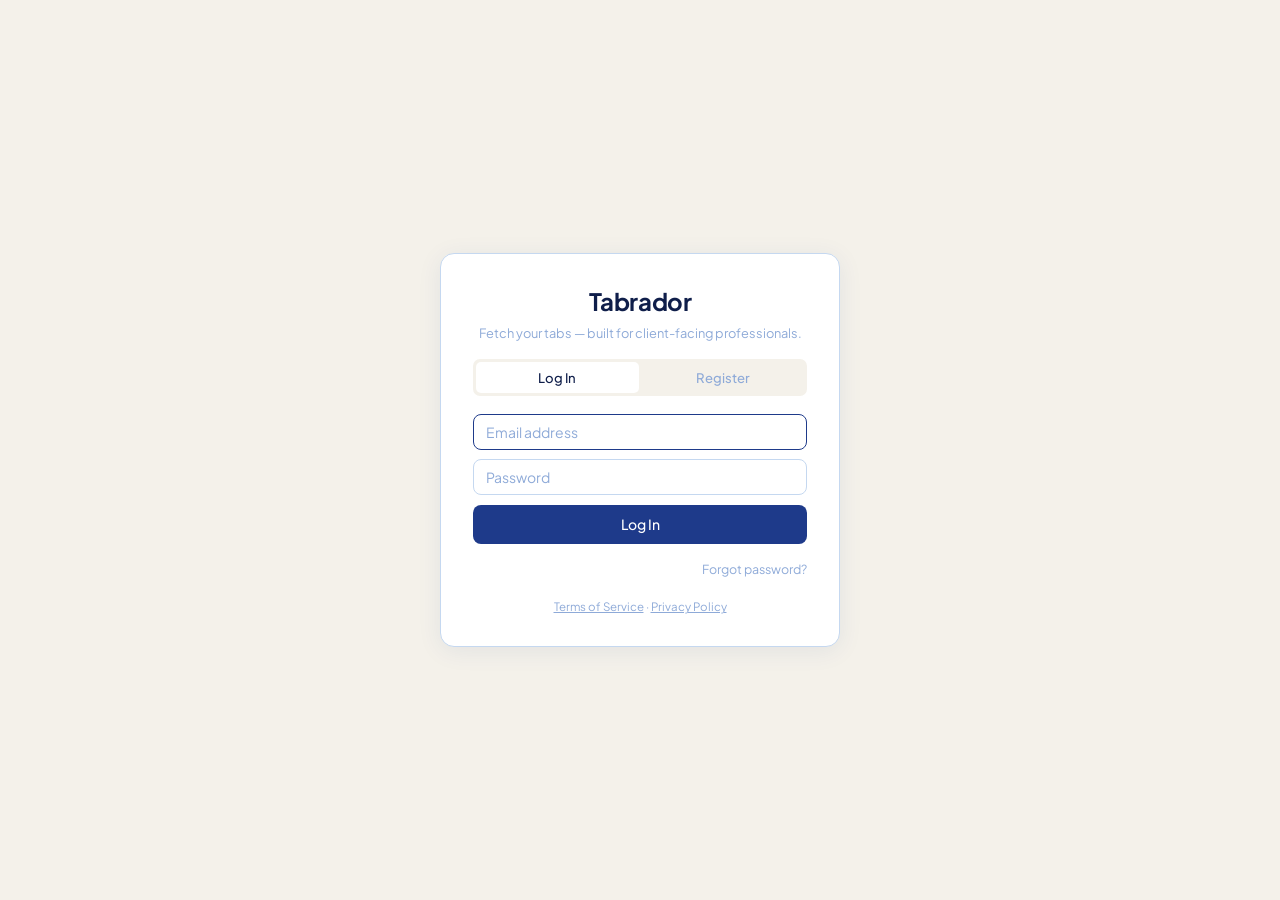
==== index.html @ 567f8424 "My Workspaces: cardless flat resting state, card-lifted active only Two scoped CSS rules targeting #" ====
<!DOCTYPE html>
<html lang="en" style="background:#1E3A8A">
<head>
  <meta charset="UTF-8">
  <meta name="viewport" content="width=device-width, initial-scale=1.0">
  <!-- BRANDING: app renamed from "Project Context Manager" to "Tabrador" -->
  <title>Tabrador — Fetch your tabs</title>
  <link rel="preconnect" href="https://fonts.googleapis.com">
  <link rel="preconnect" href="https://fonts.gstatic.com" crossorigin>
  <link href="https://fonts.googleapis.com/css2?family=Plus+Jakarta+Sans:wght@400;600;700&display=swap" rel="stylesheet">
  <style>
    /* Prevents white flash before boot-loader paints — matches navy brand colour */
    html { background: #1E3A8A; }

    *, *::before, *::after { box-sizing: border-box; margin: 0; padding: 0; }

    body {
      font-family: 'Plus Jakarta Sans', -apple-system, BlinkMacSystemFont, sans-serif;
      background: #F4F1EA;
      color: #0F1E4A;
      height: 100vh;
      overflow: hidden;
    }

    /* ── Auth overlay ── */
    .auth-overlay {
      position: fixed; inset: 0; background: #F4F1EA;
      display: flex; align-items: center; justify-content: center;
      z-index: 1000; padding: 1rem;
    }
    .auth-overlay.hidden { display: none; }

    .auth-card {
      background: #FFFFFF; border: 1px solid #C5D8F0; border-radius: 14px;
      padding: 2rem; width: 100%; max-width: 400px;
      display: flex; flex-direction: column; gap: 1.1rem;
      box-shadow: 0 4px 24px rgba(30,58,138,0.08);
    }
    .auth-card h1 { font-size: 1.5rem; font-weight: 700; color: #0F1E4A; letter-spacing: -0.02em; text-align: center; }
    .auth-card h1 span { color: #1E3A8A; }
    .auth-subtitle { font-size: 0.8rem; color: #8EAAD8; text-align: center; margin-top: -0.5rem; }

    .auth-tabs { display: flex; background: #F4F1EA; border-radius: 7px; padding: 3px; gap: 3px; }
    .auth-tab {
      flex: 1; background: transparent; border: none; color: #8EAAD8;
      padding: 0.45rem; border-radius: 5px; font-size: 0.82rem; font-weight: 500;
      cursor: pointer; transition: background 0.12s, color 0.12s; font-family: inherit;
    }
    .auth-tab.active { background: #FFFFFF; color: #0F1E4A; }
    .auth-tab:hover:not(.active) { color: #2D4FA0; }

    .auth-error {
      background: rgba(220, 38, 38, 0.08); border: 1px solid #fca5a5;
      border-radius: 8px; color: #dc2626; font-size: 0.8rem; padding: 0.6rem 0.75rem; line-height: 1.4;
    }
    .auth-error.hidden { display: none; }
    .auth-form { display: flex; flex-direction: column; gap: 0.6rem; }

    /* ── App layout ── */
    #app { display: flex; height: 100vh; }
    #app.hidden { display: none; }

    /* ── Sidebar ── */
    .sidebar {
      width: 240px; min-width: 240px; background: #1E3A8A;
      border-right: 1px solid #2D4FA0; display: flex; flex-direction: column;
      height: 100vh; overflow: hidden;
    }

    .sidebar-brand { padding: 1.1rem 1rem; border-bottom: 1px solid #2D4FA0; flex-shrink: 0; }
    .brand-name { font-size: 0.9rem; font-weight: 700; color: #FFFFFF; letter-spacing: -0.02em; }
    .brand-name span { color: #C5D8F0; }
    .brand-sub { font-size: 0.65rem; color: #8EAAD8; margin-top: 1px; letter-spacing: 0.02em; }

    .sidebar-scroll { flex: 1; overflow-y: auto; padding: 0.5rem 0; }
    .sidebar-scroll::-webkit-scrollbar { width: 3px; }
    .sidebar-scroll::-webkit-scrollbar-thumb { background: #2D4FA0; border-radius: 3px; }

    /* Nav sections */
    .nav-section { padding: 0.5rem 0 0.2rem; }
    .nav-section + .nav-section { border-top: 1px solid rgba(142, 170, 216, 0.2); }
    .nav-section-header {
      display: flex; align-items: center; justify-content: space-between;
      padding: 0.25rem 0.85rem 0.35rem;
      background: rgba(0, 0, 0, 0.1);
    }
    .nav-section-label {
      display: inline-flex; align-items: center;
      font-size: 0.625rem; font-weight: 700; color: #8EAAD8;
      letter-spacing: 0.14em; text-transform: uppercase;
      background: rgba(142, 170, 216, 0.1);
      border-left: 2px solid #8EAAD8;
      border-radius: 0 4px 4px 0;
      padding: 0.2rem 0.55rem 0.2rem 0.45rem;
    }
    .nav-add-btn {
      background: transparent; border: none; color: #8EAAD8;
      font-size: 1rem; line-height: 1; cursor: pointer; padding: 0 0.1rem;
      border-radius: 3px; transition: color 0.1s; font-family: inherit;
    }
    .nav-add-btn:hover { color: #C5D8F0; }

    /* Inline new-list form */
    .sidebar-new-list { padding: 0.2rem 8px 0.55rem; display: flex; flex-direction: column; gap: 0.35rem; }
    .sidebar-new-list input {
      background: #2D4FA0; border: 1px solid #8EAAD8; color: #FFFFFF;
      padding: 0.35rem 0.5rem; border-radius: 5px; font-size: 0.78rem;
      outline: none; font-family: inherit; width: 100%;
    }
    .sidebar-new-list input:focus { border-color: #C5D8F0; }
    .sidebar-new-list input::placeholder { color: #8EAAD8; }
    .sidebar-form-row { display: flex; gap: 0.35rem; }

    /* Nav list items — card-style, inset from sidebar edges */
    .nav-item {
      display: flex; align-items: center; gap: 0.4rem;
      padding: 0.55rem 0.65rem; cursor: pointer;
      margin: 2px 6px;
      border-radius: 8px;
      border-left: 2px solid transparent; transition: background 0.1s;
    }
    .nav-item:hover { background: rgba(45,79,160,0.85); }
    .nav-item--active {
      background: rgba(197,216,240,0.14);
      border-left-color: #C5D8F0;
    }
    .nav-item--working::before {
      content: ''; width: 7px; height: 7px; border-radius: 50%;
      background: #22C55E; flex-shrink: 0;
    }
    .nav-item-name {
      flex: 1; font-size: 0.875rem; font-weight: 600; color: #F4F1EA;
      overflow: hidden; text-overflow: ellipsis; white-space: nowrap;
    }
    .nav-item--active .nav-item-name { color: #FFFFFF; }
    .nav-item-count {
      font-size: 0.66rem; color: #8EAAD8; background: rgba(255,255,255,0.1);
      padding: 1px 5px; border-radius: 3px; flex-shrink: 0;
    }

    /* My Workspaces: flat/cardless resting state — no inset, no radius, no border */
    #sidebar-lists .nav-item { margin: 0; border-radius: 0; }
    /* Active item in My Workspaces keeps the lifted card treatment */
    #sidebar-lists .nav-item.nav-item--active { margin: 2px 6px; border-radius: 8px; }

    .nav-favicon-strip {
      width: 100%; display: flex; align-items: center; gap: 4px;
      padding-top: 4px; padding-bottom: 1px; flex-wrap: wrap;
    }
    .favicon-extra {
      font-size: 0.65rem; color: #8EAAD8; font-weight: 500; line-height: 1;
    }
    .detail-favicons {
      display: flex; align-items: center; gap: 6px; margin-bottom: 0.75rem;
      flex-wrap: wrap;
    }
    .detail-favicons:empty { display: none; }

    .nav-empty-hint { font-size: 0.74rem; color: #8EAAD8; padding: 0.2rem 0.85rem 0.4rem; font-style: italic; }
    .nav-coming-soon { font-size: 0.74rem; color: #8EAAD8; padding: 0.2rem 0.85rem 0.4rem; font-style: italic; }

    /* Sidebar footer */
    .sidebar-footer { border-top: 1px solid #2D4FA0; flex-shrink: 0; padding: 0.4rem 0 0.25rem; }

    .sidebar-footer-btn {
      display: flex; align-items: center; gap: 0.5rem;
      width: calc(100% - 12px);
      padding: 0.42rem 0.65rem;
      margin: 1px 6px;
      border-radius: 8px;
      background: transparent; border: none;
      border-left: 2px solid transparent; color: #8EAAD8; font-size: 0.8rem;
      cursor: pointer; text-align: left; font-family: inherit; transition: background 0.1s, color 0.1s;
    }
    .sidebar-footer-btn:hover { background: rgba(45,79,160,0.85); color: #C5D8F0; }
    .sidebar-footer-btn.snapshot { color: #C5D8F0; }
    .sidebar-footer-btn.snapshot:hover { color: #FFFFFF; background: rgba(45,79,160,0.85); }

    .sidebar-placeholder {
      display: flex; align-items: center; gap: 0.5rem;
      padding: 0.42rem 0.85rem; font-size: 0.8rem; color: #2D4FA0; cursor: not-allowed; opacity: 0.6;
    }

    .sidebar-user {
      display: flex; align-items: center; gap: 0.4rem;
      padding: 0.5rem 0.85rem 0.3rem; border-top: 1px solid rgba(45,79,160,0.6); margin-top: 0.2rem;
    }
    .user-email-label { flex: 1; font-size: 0.7rem; color: #8EAAD8; overflow: hidden; text-overflow: ellipsis; white-space: nowrap; }
    .btn-logout {
      background: transparent; border: none; color: #8EAAD8; font-size: 0.7rem;
      cursor: pointer; padding: 0.2rem 0.35rem; border-radius: 4px; font-family: inherit; transition: color 0.1s;
    }
    .btn-logout:hover { color: #F4F1EA; }

    /* ── Main content ── */
    .main-content { flex: 1; min-height: 0; display: flex; flex-direction: column; overflow: hidden; background: #F4F1EA; }

    /* Import banner */
    .import-banner {
      display: flex; align-items: center; gap: 1rem;
      background: #C5D8F0; border-bottom: 1px solid #8EAAD8;
      padding: 0.9rem 1.5rem; flex-wrap: wrap; flex-shrink: 0;
    }
    .import-banner.hidden { display: none; }
    .import-banner-text { flex: 1; min-width: 0; }
    .import-banner-text strong { color: #1E3A8A; font-size: 0.88rem; display: block; }
    .import-banner-text p { font-size: 0.76rem; color: #2D4FA0; margin-top: 0.2rem; }
    .import-banner-actions { display: flex; gap: 0.5rem; flex-shrink: 0; }

    /* Welcome state */
    .welcome-state { flex: 1; display: flex; align-items: center; justify-content: center; }
    .welcome-state.hidden { display: none; }
    .welcome-inner { text-align: center; }
    .welcome-icon { font-size: 2.5rem; margin-bottom: 1rem; opacity: 0.25; }
    .welcome-inner h2 { font-size: 1rem; color: #8EAAD8; font-weight: 500; margin-bottom: 0.35rem; }
    .welcome-inner p { font-size: 0.8rem; color: #C5D8F0; }

    /* List detail panel */
    .list-detail {
      flex: 1; min-height: 0; display: flex; flex-direction: column; overflow-x: hidden;
      padding: 2rem 2.5rem 1.5rem;
    }
    .list-detail.hidden { display: none; }

    .detail-header { flex-shrink: 0; margin-bottom: 1.25rem; }

    .detail-title-row { display: flex; align-items: center; gap: 0.35rem; margin-bottom: 0.9rem; }
    input.detail-name-input {
      flex: 1; font-size: 1.4rem; font-weight: 700; color: #0F1E4A;
      background: transparent; border: 2px solid transparent; border-radius: 8px;
      padding: 0.2rem 0.4rem; margin-left: -0.4rem; font-family: inherit;
      outline: none; transition: border-color 0.15s, background 0.15s; width: auto;
    }
    input.detail-name-input:focus { border-color: #1E3A8A; background: #FFFFFF; }
    .detail-title-row:focus-within .detail-edit-btn { opacity: 0; pointer-events: none; }
    .detail-edit-btn {
      background: transparent; border: none; cursor: pointer; color: #C5D8F0;
      padding: 0.25rem 0.3rem; border-radius: 4px; display: flex; align-items: center;
      flex-shrink: 0; transition: color 0.15s, background 0.15s;
    }
    .detail-edit-btn:hover { color: #8EAAD8; background: rgba(197, 216, 240, 0.3); }

    .detail-url-count {
      font-size: 0.72rem; font-weight: 500; color: #2D4FA0;
      background: rgba(197,216,240,0.5); border: 1px solid #C5D8F0;
      padding: 0.15rem 0.65rem; border-radius: 20px; white-space: nowrap; flex-shrink: 0;
    }
    .detail-active-badge {
      display: inline-flex; align-items: center; gap: 4px;
      font-size: 0.7rem; font-weight: 600; color: #15803d;
      background: rgba(34,197,94,0.1); border: 1px solid rgba(34,197,94,0.25);
      padding: 0.15rem 0.55rem 0.15rem 0.4rem; border-radius: 20px; flex-shrink: 0;
    }
    .detail-active-badge::before {
      content: ''; display: inline-block; border-radius: 50%;
      width: 6px; height: 6px; background: #22C55E; flex-shrink: 0;
    }
    .detail-active-badge.hidden { display: none; }

    .detail-action-bar { display: flex; gap: 0.5rem; flex-wrap: wrap; }

    /* URL list */
    .detail-url-list {
      flex: 1; min-height: 0; overflow-y: auto; list-style: none;
      display: flex; flex-direction: column; gap: 0.4rem;
      padding-right: 4px; margin-bottom: 1rem;
    }
    .detail-url-list::-webkit-scrollbar { width: 4px; }
    .detail-url-list::-webkit-scrollbar-thumb { background: #C5D8F0; border-radius: 4px; }

    /* .detail-url-item is defined in the additions block below */

    .detail-url-link {
      flex: 1; color: #1E3A8A; text-decoration: none; font-size: 0.8rem;
      font-family: 'Courier New', monospace;
      overflow: hidden; text-overflow: ellipsis; white-space: nowrap; min-width: 0;
    }
    .detail-url-link:hover { text-decoration: underline; color: #2D4FA0; }

    .detail-remove-url {
      background: transparent; border: none; color: #C5D8F0;
      font-size: 1.1rem; padding: 0; line-height: 1; cursor: pointer;
      flex-shrink: 0; transition: color 0.1s; font-family: inherit;
    }
    .detail-remove-url:hover { color: #dc2626; }

    .detail-empty { color: #8EAAD8; font-size: 0.83rem; font-style: italic; padding: 1.5rem 0; }

    /* Add URL row */
    .detail-add-row { display: flex; gap: 0.5rem; flex-shrink: 0; }
    .detail-add-row input { flex: 1; }
    .detail-add-error {
      font-size: 0.75rem; color: #dc2626; flex-shrink: 0;
      padding: 0.2rem 0; margin-top: -0.1rem;
    }
    .detail-add-error.hidden { display: none; }

    /* ── Inputs (global) ── */
    input[type="text"],
    input[type="email"],
    input[type="password"] {
      background: #FFFFFF; border: 1px solid #C5D8F0; color: #0F1E4A;
      padding: 0.5rem 0.75rem; border-radius: 8px; font-size: 0.875rem;
      outline: none; transition: border-color 0.15s; font-family: inherit; width: 100%;
    }
    input[type="text"]:focus,
    input[type="email"]:focus,
    input[type="password"]:focus { border-color: #1E3A8A; }
    input::placeholder { color: #8EAAD8; }

    /* ── Buttons (global) ── */
    button {
      cursor: pointer; border: none; border-radius: 8px; font-size: 0.875rem;
      font-weight: 500; padding: 0.5rem 1rem; transition: background 0.15s, color 0.15s;
      font-family: inherit;
    }
    button:disabled { opacity: 0.55; cursor: default; }

    .btn-primary { background: #1E3A8A; color: white; }
    .btn-primary:hover:not(:disabled) { background: #2D4FA0; }

    .btn-secondary { background: #C5D8F0; color: #0F1E4A; border: 1px solid #8EAAD8; }
    .btn-secondary:hover:not(:disabled) { background: #8EAAD8; color: #0F1E4A; }

    .btn-open      { background: #059669; color: white; padding: 0.4rem 0.85rem; font-size: 0.8rem; }
    .btn-open:hover { background: #047857; }

    .btn-close     { background: transparent; color: #dc2626; border: 1px solid #dc2626; padding: 0.4rem 0.85rem; font-size: 0.8rem; }
    .btn-close:hover { background: #dc2626; color: white; }

    .btn-share     { background: #F4F1EA; color: #1E3A8A; border: 1px solid #C5D8F0; padding: 0.4rem 0.85rem; font-size: 0.8rem; }
    .btn-share:hover:not(:disabled) { background: #E8EEF8; border-color: #8EAAD8; }
    .btn-share:disabled { opacity: 0.6; cursor: default; }

    .btn-danger-outline { background: transparent; color: #8EAAD8; border: 1px solid transparent; padding: 0.4rem 0.75rem; font-size: 0.8rem; }
    .btn-danger-outline:hover { color: #dc2626; border-color: #dc2626; }

    /* Detail-view overflow menu */
    .detail-overflow-wrap { position: relative; }
    .detail-overflow-menu {
      position: absolute; top: calc(100% + 4px); right: 0;
      background: #FFFFFF; border: 1px solid #C5D8F0; border-radius: 8px;
      box-shadow: 0 4px 16px rgba(30,58,138,0.12); min-width: 190px;
      z-index: 100; overflow: hidden;
    }
    .detail-overflow-menu.hidden { display: none; }
    .overflow-menu-item {
      display: block; width: 100%; text-align: left;
      background: none; border: none; cursor: pointer;
      padding: 0.55rem 1rem; font-size: 0.82rem;
      font-family: inherit; color: #0F1E4A; transition: background 0.1s;
    }
    .overflow-menu-item:hover { background: #F4F1EA; }
    .overflow-menu-item--danger { color: #dc2626; }
    .overflow-menu-item--danger:hover { background: #FEF2F2; }

    /* Archived badge in detail header */
    .detail-archived-badge {
      display: inline-flex; align-items: center; gap: 4px;
      font-size: 0.7rem; font-weight: 600; color: #6080a8;
      background: rgba(142,170,216,0.12); border: 1px solid rgba(142,170,216,0.35);
      padding: 0.15rem 0.55rem 0.15rem 0.4rem; border-radius: 20px; flex-shrink: 0;
    }
    .detail-archived-badge::before {
      content: ''; display: inline-block; border-radius: 2px;
      width: 6px; height: 6px; background: #8EAAD8; flex-shrink: 0;
    }
    .detail-archived-badge.hidden { display: none; }

    .btn-star        { background: #F4F1EA; color: #1E3A8A; border: 1px solid #C5D8F0; padding: 0.4rem 0.75rem; font-size: 0.8rem; }
    .btn-star:hover  { background: #E8EEF8; border-color: #8EAAD8; }
    .btn-star.starred { color: #f59e0b; border-color: #f59e0b; background: rgba(245,158,11,0.06); }

    .nav-item-star { font-size: 0.7rem; flex-shrink: 0; color: #f59e0b; }

    .btn-import  { background: #1E3A8A; color: white; padding: 0.4rem 0.85rem; font-size: 0.8rem; }
    .btn-import:hover { background: #2D4FA0; }

    .btn-dismiss { background: transparent; color: #2D4FA0; border: 1px solid #8EAAD8; padding: 0.4rem 0.7rem; font-size: 0.8rem; }
    .btn-dismiss:hover { background: #C5D8F0; color: #0F1E4A; }

    .btn-sm-primary   { background: #1E3A8A; color: white; font-size: 0.74rem; padding: 0.28rem 0.55rem; }
    .btn-sm-primary:hover { background: #2D4FA0; }
    .btn-sm-secondary { background: transparent; color: #8EAAD8; font-size: 0.74rem; padding: 0.28rem 0.5rem; }
    .btn-sm-secondary:hover { color: #C5D8F0; }

    /* ── Modal ── */
    .modal-overlay {
      position: fixed; inset: 0; background: rgba(30,58,138,0.25);
      display: flex; align-items: center; justify-content: center; z-index: 200;
    }
    .modal-overlay.hidden { display: none; }
    .modal {
      background: #FFFFFF; border: 1px solid #C5D8F0; border-radius: 12px;
      padding: 1.5rem; width: 520px; max-width: 95vw;
      display: flex; flex-direction: column; gap: 0.9rem;
      box-shadow: 0 8px 32px rgba(30,58,138,0.12);
    }
    .modal h2 { font-size: 1rem; color: #0F1E4A; }
    .modal p  { font-size: 0.8rem; color: #2D4FA0; line-height: 1.6; }
    .modal .tip { background: #F4F1EA; border-left: 3px solid #1E3A8A; padding: 0.6rem 0.75rem; border-radius: 0 8px 8px 0; }
    .modal textarea {
      background: #F4F1EA; border: 1px solid #C5D8F0; border-radius: 8px;
      color: #0F1E4A; font-family: 'Courier New', monospace; font-size: 0.78rem;
      padding: 0.75rem; resize: vertical; height: 190px; outline: none; width: 100%;
    }
    .modal textarea:focus { border-color: #1E3A8A; }
    .modal textarea::placeholder { color: #8EAAD8; }
    .modal-actions { display: flex; gap: 0.5rem; justify-content: flex-end; }

    .modal--transfer { width: 360px; }
    .modal--confirm  { width: 380px; }
    .modal-field { display: flex; flex-direction: column; gap: 0.4rem; margin: 1rem 0 1.25rem; }
    .modal-field label { font-size: 0.8rem; color: #8EAAD8; font-weight: 500; }
    .modal-select {
      background: #F4F1EA; border: 1px solid #C5D8F0; border-radius: 8px;
      color: #0F1E4A; font-size: 0.83rem; padding: 0.5rem 0.6rem;
      outline: none; font-family: inherit; cursor: pointer; width: 100%;
    }
    .modal-select:focus { border-color: #1E3A8A; }

    .url-action-btn.url-move:hover { color: #2D4FA0; background: #EEF4FB; }
    .url-action-btn.url-copy:hover { color: #2D4FA0; background: #EEF4FB; }

    /* ── Error toast ── */
    .error-toast {
      position: fixed; bottom: 1.5rem; left: 50%; transform: translateX(-50%);
      background: #dc2626; color: white; padding: 0.6rem 1.25rem;
      border-radius: 8px; font-size: 0.85rem; z-index: 999;
      max-width: 90vw; text-align: center; animation: fadeup 0.2s ease;
    }
    @keyframes fadeup {
      from { opacity: 0; transform: translateX(-50%) translateY(8px); }
      to   { opacity: 1; transform: translateX(-50%) translateY(0); }
    }

    .hidden { display: none !important; }

    /* ── Forgot / reset password ── */
    .auth-forgot-row {
      text-align: right; margin-top: -0.3rem;
    }
    .auth-forgot-row a {
      font-size: 0.78rem; color: #8EAAD8; text-decoration: none; cursor: pointer;
    }
    .auth-forgot-row a:hover { color: #1E3A8A; text-decoration: underline; }

    .auth-back-row { text-align: center; }
    .auth-back-link {
      font-size: 0.78rem; color: #8EAAD8; cursor: pointer; background: none;
      border: none; padding: 0; font-family: inherit;
    }
    .auth-back-link:hover { color: #1E3A8A; text-decoration: underline; }

    .forgot-section { display: flex; flex-direction: column; gap: 0.7rem; }

    .forgot-token-box {
      background: #F4F1EA; border: 1px solid #C5D8F0; border-radius: 8px;
      padding: 1rem; display: flex; flex-direction: column; gap: 0.6rem;
    }
    .forgot-token-box p { font-size: 0.8rem; color: #2D4FA0; line-height: 1.5; }
    .forgot-token-value {
      font-family: 'Courier New', monospace; font-size: 0.78rem; color: #0F1E4A;
      background: #FFFFFF; border: 1px solid #C5D8F0; border-radius: 4px;
      padding: 0.45rem 0.65rem; word-break: break-all; user-select: all;
    }
    .forgot-token-actions { display: flex; gap: 0.5rem; justify-content: flex-end; }

    /* ── URL table columns ── */
    .detail-url-table-header {
      display: grid;
      grid-template-columns: 1fr 155px 115px 120px;
      align-items: center;
      padding: 0.2rem 0.85rem 0.35rem;
      font-size: 0.63rem; font-weight: 600; color: #8EAAD8;
      letter-spacing: 0.08em; text-transform: uppercase;
      border-bottom: 1px solid #C5D8F0;
      margin-bottom: 0.35rem; flex-shrink: 0;
    }
    .detail-url-table-header span:last-child { text-align: right; }

    .detail-url-item {
      display: flex; flex-direction: column; flex-shrink: 0;
      background: #FFFFFF; border: 1px solid #C5D8F0;
      border-radius: 8px; transition: border-color 0.1s; overflow: hidden;
    }
    .detail-url-item:hover { border-color: #8EAAD8; }

    .url-row {
      display: grid;
      grid-template-columns: 1fr 155px 115px 120px;
      align-items: center;
      padding: 0.5rem 0.85rem;
    }

    .url-col-title  { min-width: 0; }
    .url-col-addedby {
      font-size: 0.72rem; color: #8EAAD8;
      overflow: hidden; text-overflow: ellipsis; white-space: nowrap;
      padding: 0 0.5rem;
    }
    .url-col-lastopened {
      font-size: 0.72rem; color: #8EAAD8; white-space: nowrap; padding-right: 0.5rem;
    }
    .url-col-actions {
      display: flex; gap: 0.15rem; justify-content: flex-end; align-items: center;
    }

    .url-action-btn {
      background: transparent; border: none; cursor: pointer;
      font-size: 0.95rem; line-height: 1; padding: 0.22rem 0.3rem;
      border-radius: 4px; color: #C5D8F0;
      transition: color 0.1s, background 0.1s; font-family: inherit;
    }
    .url-action-btn:hover              { color: #1E3A8A; background: #EEF4FB; }
    .url-action-btn.url-star:hover     { color: #f59e0b; background: #fef3c7; }
    .url-action-btn.url-star.starred   { color: #f59e0b; }
    .url-action-btn.url-remove:hover   { color: #dc2626; background: #fee2e2; }

    .url-notes-row {
      padding: 0 0.85rem 0.45rem; border-top: 1px solid #F4F1EA;
    }
    .url-notes-input {
      width: 100%; font-size: 0.74rem; color: #0F1E4A; background: transparent;
      border: 1px solid transparent; border-radius: 4px;
      padding: 0.15rem 0.3rem; outline: none; font-family: inherit;
    }
    .url-notes-input:hover  { border-color: #C5D8F0; }
    .url-notes-input:focus  { border-color: #1E3A8A; background: #F4F1EA; }
    .url-notes-input::placeholder { color: #C5D8F0; font-style: italic; }

    /* ── Onboarding ── */
    /* ONBOARDING: styles for first-signup role question */
    .onboarding-options { display: flex; flex-direction: column; gap: 0.5rem; }
    .onboarding-option {
      background: #F4F1EA; border: 1.5px solid #C5D8F0; border-radius: 8px;
      color: #0F1E4A; font-size: 0.875rem; font-weight: 500;
      padding: 0.75rem 1rem; text-align: left; cursor: pointer;
      transition: border-color 0.12s, background 0.12s, color 0.12s; font-family: inherit;
    }
    .onboarding-option:hover { border-color: #1E3A8A; background: #EEF4FB; color: #1E3A8A; }

    /* ── Template picker ── */
    /* TEMPLATE: styles for workspace template grid */
    .template-grid { display: grid; grid-template-columns: 1fr 1fr; gap: 0.75rem; }
    .template-card {
      background: #F4F1EA; border: 1.5px solid #C5D8F0; border-radius: 10px;
      padding: 1rem; text-align: left; cursor: pointer;
      display: flex; flex-direction: column; gap: 0.3rem;
      transition: border-color 0.12s, background 0.12s; font-family: inherit;
    }
    .template-card:hover { border-color: #1E3A8A; background: #EEF4FB; }
    .template-icon { font-size: 1.4rem; line-height: 1; }
    .template-card strong { font-size: 0.82rem; color: #0F1E4A; display: block; }
    .template-card span:last-child { font-size: 0.71rem; color: #8EAAD8; }

    /* ── Sidebar template button ── */
    /* TEMPLATE: "Start from template" link in new-workspace form */
    .sidebar-template-btn {
      background: transparent; border: none; color: #8EAAD8; font-size: 0.72rem;
      cursor: pointer; padding: 0.1rem 0; text-align: left; font-family: inherit;
      text-decoration: underline; display: block; width: 100%;
    }
    .sidebar-template-btn:hover { color: #C5D8F0; }

    /* ── Large workspace warning ── */
    .large-workspace-warning {
      display: flex; align-items: center; gap: 0.75rem;
      background: #EEF4FB; border: 1px solid #C5D8F0; border-radius: 8px;
      padding: 0.5rem 0.85rem; font-size: 0.78rem; color: #2D4FA0;
      margin-bottom: 0.75rem; flex-shrink: 0; line-height: 1.4;
    }
    .large-workspace-warning span { flex: 1; }
    .large-workspace-warning-dismiss {
      background: transparent; border: none; color: #8EAAD8;
      font-size: 1rem; line-height: 1; padding: 0.1rem; cursor: pointer;
      flex-shrink: 0; font-family: inherit;
    }
    .large-workspace-warning-dismiss:hover { color: #1E3A8A; }

    /* ── Dashboard ── */
    .dashboard {
      flex: 1; min-height: 0; overflow-y: auto; overflow-x: hidden;
      padding: 2rem 2.5rem;
    }
    .dashboard.hidden { display: none; }

    .dash-hero {
      background: linear-gradient(135deg, #1E3A8A 0%, #2D4FA0 100%);
      border-radius: 14px; padding: 2.5rem 2rem; margin-bottom: 2rem;
      text-align: center;
    }
    .dash-hero-inner {
      display: flex; align-items: center; justify-content: center;
    }
    .dash-hero-primary  { padding: 0 2rem; }
    .dash-hero-secondary { padding: 0 2rem; min-width: 130px; }
    .dash-hero-divider {
      width: 1px; height: 56px; background: rgba(197,216,240,0.25); flex-shrink: 0;
    }
    .dash-hero-stat {
      font-size: 2.75rem; font-weight: 800; color: #FFFFFF;
      letter-spacing: -0.03em; line-height: 1;
    }
    .dash-hero-stat--sm { font-size: 1.6rem; }
    .dash-hero-label {
      font-size: 0.72rem; color: #C5D8F0; margin-top: 0.55rem; font-weight: 600;
      text-transform: uppercase; letter-spacing: 0.06em;
      display: flex; align-items: center; justify-content: center; gap: 0.3rem;
    }
    .dash-info-wrap { position: relative; display: inline-flex; align-items: center; }
    .dash-info-icon { color: #8EAAD8; cursor: default; font-size: 0.95em; line-height: 1; }
    .dash-info-tooltip {
      display: none; position: absolute; bottom: calc(100% + 6px); left: 50%;
      transform: translateX(-50%);
      background: rgba(15,30,74,0.96); color: #C5D8F0;
      font-size: 0.695rem; font-weight: 400; letter-spacing: 0; text-transform: none;
      white-space: nowrap; padding: 0.4rem 0.7rem; border-radius: 6px;
      pointer-events: none; z-index: 20;
    }
    .dash-info-wrap:hover .dash-info-tooltip { display: block; }

    .dash-section-label {
      font-size: 0.63rem; font-weight: 600; color: #8EAAD8;
      letter-spacing: 0.08em; text-transform: uppercase; margin-bottom: 0.65rem;
    }
    .dash-recent-grid {
      display: grid; grid-template-columns: repeat(auto-fill, minmax(175px, 1fr));
      gap: 0.65rem; margin-bottom: 2rem;
    }
    .dash-recent-card {
      background: #FFFFFF; border: 1px solid #C5D8F0; border-radius: 10px;
      padding: 1rem; cursor: pointer;
      transition: border-color 0.12s, box-shadow 0.12s;
    }
    .dash-recent-card:hover {
      border-color: #1E3A8A; box-shadow: 0 2px 8px rgba(30,58,138,0.08);
    }
    .dash-recent-name {
      display: flex; align-items: center; gap: 0.35rem;
      margin-bottom: 0.3rem; overflow: hidden;
    }
    .dash-recent-name-text {
      flex: 1; min-width: 0; font-size: 0.83rem; font-weight: 600; color: #0F1E4A;
      overflow: hidden; text-overflow: ellipsis; white-space: nowrap;
    }
    .dash-recent-team-badge {
      font-size: 0.58rem; font-weight: 700; color: #1E3A8A;
      background: rgba(197,216,240,0.5); border: 1px solid #C5D8F0;
      border-radius: 20px; padding: 0.1rem 0.4rem; flex-shrink: 0;
      letter-spacing: 0.04em; text-transform: uppercase;
    }
    .dash-recent-meta { font-size: 0.71rem; color: #8EAAD8; }
    .dash-empty-hint {
      font-size: 0.8rem; color: #8EAAD8; font-style: italic;
      padding: 0.5rem 0; margin-bottom: 2rem;
    }

    /* ── Trial / billing banner ── */
    .trial-banner {
      background: #1E3A8A; color: #F4F1EA;
      padding: 0.7rem 1.5rem;
      display: flex; align-items: center; gap: 1rem; flex-shrink: 0;
      font-size: 0.82rem; line-height: 1.45; flex-wrap: wrap;
    }
    .trial-banner.hidden { display: none; }
    .trial-banner-text { flex: 1; min-width: 0; }
    .trial-banner-text strong { color: #C5D8F0; }
    .trial-upgrade-btn {
      background: #F4F1EA; color: #1E3A8A; border: none; border-radius: 8px;
      padding: 0.35rem 0.9rem; font-size: 0.8rem; font-weight: 600;
      cursor: pointer; font-family: inherit; flex-shrink: 0; white-space: nowrap;
      transition: background 0.12s;
    }
    .trial-upgrade-btn:hover:not(:disabled) { background: #C5D8F0; }
    .trial-upgrade-btn:disabled { opacity: 0.7; cursor: default; }

    /* ── Limit banner (free-tier at-limit nudge on dashboard) ── */
    .limit-banner {
      background: rgba(30,58,138,0.07); border: 1px solid rgba(142,170,216,0.4);
      border-radius: 8px; margin-bottom: 1.5rem;
      padding: 0.65rem 1rem;
      display: flex; align-items: center; gap: 0.75rem;
      font-size: 0.82rem; line-height: 1.45; flex-wrap: wrap;
      color: #1E3A8A;
    }
    .limit-banner.hidden { display: none; }
    .limit-banner-text { flex: 1; min-width: 0; }
    .limit-banner-text strong { color: #0F1E4A; }
    .limit-banner-upgrade-btn {
      background: #1E3A8A; color: #F4F1EA; border: none; border-radius: 8px;
      padding: 0.35rem 0.9rem; font-size: 0.8rem; font-weight: 600;
      cursor: pointer; font-family: inherit; flex-shrink: 0; white-space: nowrap;
      transition: background 0.12s;
    }
    .limit-banner-upgrade-btn:hover:not(:disabled) { background: #0F1E4A; }
    .limit-banner-upgrade-btn:disabled { opacity: 0.7; cursor: default; }

    /* ── Empty states ── */
    .empty-state-block {
      display: flex; flex-direction: column; align-items: center;
      justify-content: center; text-align: center;
      padding: 3.5rem 2rem; max-width: 480px; margin: 0 auto;
    }
    .empty-state-block.hidden { display: none !important; }

    /* ── Onboarding panel (first-time users) ── */
    .onboarding-panel { max-width: 680px; margin: 0 auto; padding: 2.25rem 0 1.5rem; }
    .onboarding-panel.hidden { display: none !important; }
    .onboarding-header { text-align: center; margin-bottom: 1.85rem; }
    .onboarding-title { font-size: 1.45rem; font-weight: 700; color: #0F1E4A; margin-bottom: 0.4rem; }
    .onboarding-sub { font-size: 0.84rem; color: #8EAAD8; line-height: 1.55; }
    .onboarding-steps {
      display: grid; grid-template-columns: repeat(3, 1fr); gap: 1.25rem;
      margin-bottom: 1.5rem;
    }
    .onboarding-step {
      background: #FFFFFF; border: 1px solid #C5D8F0; border-radius: 12px;
      padding: 1.25rem 1rem 1rem; display: flex; flex-direction: column;
    }
    .onboarding-step-num {
      width: 26px; height: 26px; border-radius: 50%;
      background: #1E3A8A; color: #FFFFFF;
      font-size: 0.74rem; font-weight: 700;
      display: flex; align-items: center; justify-content: center;
      flex-shrink: 0; margin-bottom: 0.7rem;
    }
    .onboarding-step-title { font-size: 0.86rem; font-weight: 700; color: #0F1E4A; margin-bottom: 0.35rem; }
    .onboarding-step-desc { font-size: 0.76rem; color: #2D4FA0; line-height: 1.6; flex: 1; }
    .onboarding-step-visual { margin: 0.9rem 0 0.75rem; display: flex; justify-content: center; }
    .onboarding-ext-btn {
      display: inline-flex; align-items: center; gap: 0.35rem;
      background: #1E3A8A; color: #FFFFFF; border: none; border-radius: 6px;
      cursor: pointer; padding: 0.45rem 0.9rem;
      font-size: 0.75rem; font-weight: 600; text-decoration: none;
      font-family: inherit; transition: background 0.15s; align-self: flex-start;
    }
    .onboarding-ext-btn:hover { background: #2D4FA0; }
    .onboarding-manual { text-align: center; margin-top: 0.25rem; }
    .onboarding-manual-link {
      background: none; border: none; cursor: pointer; font-family: inherit;
      font-size: 0.8rem; color: #8EAAD8; text-decoration: underline; padding: 0;
    }
    .onboarding-manual-link:hover { color: #2D4FA0; }
    .empty-state-icon { margin-bottom: 1.25rem; }
    .empty-state-title {
      font-size: 1.2rem; font-weight: 700; color: #0F1E4A; margin-bottom: 0.4rem;
    }
    .empty-state-sub {
      font-size: 0.88rem; color: #2D4FA0; font-weight: 500; margin-bottom: 0.5rem;
    }
    .empty-state-desc {
      font-size: 0.82rem; color: #8EAAD8; line-height: 1.65; margin-bottom: 1.75rem;
    }
    .detail-empty-state {
      list-style: none; display: flex; flex-direction: column;
      align-items: center; text-align: center;
      padding: 3rem 1.5rem; gap: 0.5rem;
    }
    .detail-empty-state p { font-size: 0.83rem; color: #8EAAD8; line-height: 1.5; }
    .detail-empty-state strong { color: #2D4FA0; font-size: 0.9rem; }

    .dash-metrics { display: grid; grid-template-columns: repeat(3, 1fr); gap: 0.75rem; }
    .dash-tile {
      background: #FFFFFF; border: 1px solid #C5D8F0; border-radius: 10px;
      padding: 1.25rem 1rem; text-align: center; cursor: pointer;
      transition: border-color 0.12s, background 0.12s; font-family: inherit;
    }
    .dash-tile:hover { border-color: #1E3A8A; background: #EEF4FB; }
    .dash-tile-num { font-size: 1.85rem; font-weight: 700; color: #1E3A8A; line-height: 1; }
    .dash-tile-label { font-size: 0.71rem; color: #8EAAD8; margin-top: 0.4rem; }

    /* sidebar home button — full-width flat, overrides card margins from .nav-item */
    .sidebar-home-btn {
      flex-shrink: 0; border-bottom: 1px solid #2D4FA0;
      margin: 0; border-radius: 0; padding: 0.5rem 0.85rem;
    }

    /* ── Invite / share panel ── */
    .invite-panel {
      background: #F4F1EA; border: 1px solid #C5D8F0; border-radius: 8px;
      padding: 0.75rem 0.85rem; margin-bottom: 0.75rem; flex-shrink: 0;
    }
    .invite-panel.hidden { display: none; }
    .invite-form-row { display: flex; gap: 0.5rem; align-items: center; margin-bottom: 0.5rem; }
    .invite-form-row:last-child { margin-bottom: 0; }
    .invite-form-row input { flex: 1; }
    .invite-shares-list { display: flex; flex-direction: column; gap: 0.35rem; margin-top: 0.5rem; }
    .invite-share-row {
      display: flex; align-items: center; gap: 0.6rem;
      font-size: 0.78rem; color: #2D4FA0; padding: 0.1rem 0;
    }
    .invite-share-email { flex: 1; overflow: hidden; text-overflow: ellipsis; white-space: nowrap; }
    .invite-badge {
      font-size: 0.66rem; font-weight: 600; padding: 0.15rem 0.5rem;
      border-radius: 10px; flex-shrink: 0; white-space: nowrap;
    }
    .invite-badge--pending { background: #FEF3C7; color: #92400E; }
    .invite-badge--claimed { background: #D1FAE5; color: #065F46; }
    /* ── Shared Out view ── */
    .shared-out-view {
      flex: 1; min-height: 0; overflow-y: auto; overflow-x: hidden; padding: 2rem 2.5rem;
    }
    .shared-out-view.hidden { display: none; }
    .shared-out-header { margin-bottom: 1.5rem; }
    .shared-out-title { font-size: 1.4rem; font-weight: 700; color: #0F1E4A; margin-bottom: 0.25rem; }
    .shared-out-sub { font-size: 0.8rem; color: #8EAAD8; }
    .shared-out-list { display: flex; flex-direction: column; gap: 1rem; }
    .shared-out-card {
      background: #FFFFFF; border: 1px solid #C5D8F0; border-radius: 10px; overflow: hidden;
    }
    .shared-out-card-header {
      display: flex; align-items: center; gap: 0.75rem;
      padding: 0.75rem 1rem; background: #F4F1EA; border-bottom: 1px solid #C5D8F0;
    }
    .shared-out-ws-name {
      flex: 1; font-size: 0.88rem; font-weight: 600; color: #1E3A8A; cursor: pointer;
    }
    .shared-out-ws-name:hover { text-decoration: underline; }
    .shared-out-ws-count { font-size: 0.71rem; color: #8EAAD8; flex-shrink: 0; }
    .shared-out-recipient-row {
      display: flex; align-items: center; gap: 0.65rem; padding: 0.5rem 1rem;
      border-bottom: 1px solid #F4F1EA;
    }
    .shared-out-recipient-row:last-child { border-bottom: none; }
    .shared-out-email {
      flex: 1; font-size: 0.8rem; color: #0F1E4A;
      overflow: hidden; text-overflow: ellipsis; white-space: nowrap;
    }
    .shared-out-badge {
      font-size: 0.66rem; font-weight: 600; padding: 0.15rem 0.5rem;
      border-radius: 10px; flex-shrink: 0;
    }
    .shared-out-badge--pending { background: #FEF3C7; color: #92400E; }
    .shared-out-badge--active  { background: #D1FAE5; color: #065F46; }
    .btn-revoke {
      background: transparent; border: none; color: #C5D8F0; font-size: 0.72rem;
      cursor: pointer; padding: 0.2rem 0.45rem; border-radius: 4px; font-family: inherit;
      transition: color 0.1s, background 0.1s; flex-shrink: 0; white-space: nowrap;
    }
    .btn-revoke:hover { color: #dc2626; background: #fee2e2; }
    .shared-out-perm-select {
      font-size: 0.72rem; color: #2D4FA0; background: #FFFFFF;
      border: 1px solid #C5D8F0; border-radius: 4px;
      padding: 0.18rem 0.35rem; cursor: pointer; font-family: inherit; flex-shrink: 0;
      min-width: 88px;
    }

    /* ── Workspace grid (My Workspaces / Shared With Me views) ── */
    .workspace-grid-view {
      flex: 1; min-height: 0; overflow-y: auto; overflow-x: hidden; padding: 2rem 2.5rem;
    }
    .workspace-grid-view.hidden { display: none; }
    .workspace-grid {
      display: grid; grid-template-columns: repeat(auto-fill, minmax(195px, 1fr)); gap: 0.75rem;
    }
    .workspace-grid-card {
      background: #FFFFFF; border: 1px solid #C5D8F0; border-radius: 10px;
      padding: 1rem; cursor: pointer; transition: border-color 0.12s, box-shadow 0.12s;
    }
    .workspace-grid-card:hover {
      border-color: #1E3A8A; box-shadow: 0 2px 8px rgba(30,58,138,0.08);
    }
    .workspace-grid-card-name {
      font-size: 0.88rem; font-weight: 600; color: #0F1E4A;
      overflow: hidden; text-overflow: ellipsis; white-space: nowrap; margin-bottom: 0.35rem;
    }
    .workspace-grid-card-meta { font-size: 0.72rem; color: #8EAAD8; }

    .invite-perm-select, .share-perm-select {
      font-size: 0.72rem; color: #2D4FA0; background: #FFFFFF;
      border: 1px solid #C5D8F0; border-radius: 4px;
      padding: 0.18rem 0.35rem; cursor: pointer; font-family: inherit; flex-shrink: 0;
    }
    .invite-perm-select { min-width: 88px; }
    .share-perm-select  { min-width: 88px; }

    /* ── Skeleton loaders ── */
    @keyframes shimmer {
      0%   { background-position: -200% 0; }
      100% { background-position: 200% 0; }
    }
    @keyframes _spin { to { transform: rotate(360deg); } }

    .skeleton {
      background: linear-gradient(90deg, #E4E0D8 25%, #EDEAE2 50%, #E4E0D8 75%);
      background-size: 200% 100%;
      animation: shimmer 1.4s ease-in-out infinite;
      border-radius: 8px;
      display: block;
    }
    /* Prevent hover effects on skeleton nav items */
    .nav-item--skeleton { cursor: default; pointer-events: none; }
    .nav-item--skeleton:hover { background: transparent; }

    /* Boot loader — fixed overlay shown before session is verified */
    .boot-loader {
      position: fixed; inset: 0; background: #F4F1EA;
      display: flex; flex-direction: column; align-items: center;
      justify-content: center; gap: 1.25rem; z-index: 9999;
      transition: opacity 0.15s;
    }
    .boot-loader.hidden { display: none; }
    .boot-loader-logo {
      font-size: 1.35rem; font-weight: 700; color: #1E3A8A;
      letter-spacing: -0.02em; text-align: center;
    }
    .boot-loader-logo small {
      display: block; font-size: 0.68rem; color: #8EAAD8; font-weight: 400;
      letter-spacing: 0.07em; text-transform: uppercase; margin-top: 3px;
    }
    .boot-spinner {
      width: 28px; height: 28px; border-radius: 50%;
      border: 3px solid #C5D8F0; border-top-color: #1E3A8A;
      animation: _spin 0.75s linear infinite;
    }

    /* ── Account Settings view ── */
    .account-settings-view {
      flex: 1; min-height: 0; overflow-y: auto; overflow-x: hidden; padding: 2rem 2.5rem;
    }
    .account-settings-view.hidden { display: none; }
    .settings-section {
      background: #FFFFFF; border: 1px solid #C5D8F0; border-radius: 10px;
      padding: 1.5rem; margin-bottom: 1.25rem; max-width: 540px;
    }
    .settings-section-title {
      font-size: 0.75rem; font-weight: 700; color: #0F1E4A;
      text-transform: uppercase; letter-spacing: 0.07em; margin-bottom: 1rem;
    }
    .settings-row {
      display: flex; align-items: baseline; gap: 1rem;
      padding: 0.55rem 0; border-bottom: 1px solid #F4F1EA;
    }
    .settings-row:last-child { border-bottom: none; }
    .settings-label { font-size: 0.78rem; color: #8EAAD8; min-width: 110px; flex-shrink: 0; }
    .settings-value { font-size: 0.85rem; color: #0F1E4A; }
    .settings-form { display: flex; flex-direction: column; gap: 0.6rem; }
    .settings-inline-msg {
      font-size: 0.82rem; padding: 0.5rem 0.75rem; border-radius: 8px; margin-bottom: 0.5rem;
    }
    .settings-inline-msg.hidden { display: none !important; }
    .settings-inline-msg--success { background: rgba(5,150,105,0.08); border: 1px solid #6ee7b7; color: #047857; }
    .settings-inline-msg--error   { background: rgba(220,38,38,0.08); border: 1px solid #fca5a5; color: #dc2626; }
    .settings-danger { border-color: #fca5a5; }
    .settings-danger-title { color: #dc2626; }
    .settings-danger-desc { font-size: 0.83rem; color: #b91c1c; line-height: 1.6; margin-bottom: 1rem; }
    .settings-delete-confirm { margin-top: 0.9rem; }
    .settings-pro-badge { color: #059669; font-weight: 600; }
    .settings-upgrade-desc { font-size: 0.82rem; color: #8EAAD8; line-height: 1.5; margin: 0.75rem 0 0.9rem; }
    .sidebar-footer-btn.sidebar-upgrade {
      color: #F4F1EA; font-weight: 600;
      border-left-color: rgba(197,216,240,0.35);
    }
    .sidebar-footer-btn.sidebar-upgrade:hover { background: rgba(45,79,160,0.85); color: #FFFFFF; }
    .detail-footer {
      display: flex; justify-content: flex-end; padding: 1.25rem 0 0.25rem;
      border-top: 1px solid rgba(197,216,240,0.35); margin-top: 0.5rem; flex-shrink: 0;
    }
    .btn-delete-link {
      background: transparent; border: 1px solid transparent; color: #8EAAD8;
      font-size: 0.76rem; padding: 0.25rem 0.5rem; cursor: pointer; font-family: inherit;
      transition: color 0.12s, border-color 0.12s;
    }
    .btn-delete-link:hover { color: #dc2626; border-color: rgba(220,38,38,0.3); }
    .btn-danger {
      background: #dc2626; color: white; border: none; border-radius: 8px;
      padding: 0.5rem 1.1rem; font-size: 0.875rem; font-weight: 500; cursor: pointer;
      font-family: inherit; transition: background 0.15s;
    }
    .btn-danger:hover:not(:disabled) { background: #b91c1c; }
    .btn-danger:disabled { opacity: 0.55; cursor: default; }
  </style>
</head>
<body>

<!-- ── Auth overlay ── -->
<!-- Boot loader: shown immediately on page load, hidden after session check -->
<div id="boot-loader" class="boot-loader">
  <div class="boot-loader-logo">
    Tabrador
    <small>Fetch your tabs</small>
  </div>
  <div class="boot-spinner"></div>
</div>

<div id="auth-overlay" class="auth-overlay hidden">
  <div class="auth-card">
    <!-- BRANDING: app name + tagline -->
    <h1>Tabrador</h1>
    <p class="auth-subtitle">Fetch your tabs — built for client-facing professionals.</p>
    <div id="auth-tabs" class="auth-tabs">
      <button id="tab-login"    class="auth-tab active">Log In</button>
      <button id="tab-register" class="auth-tab">Register</button>
    </div>
    <div id="auth-error" class="auth-error hidden"></div>
    <div id="auth-form-wrap" class="auth-form">
      <input type="email"    id="auth-email"    placeholder="Email address"  autocomplete="email" />
      <input type="password" id="auth-password" placeholder="Password"       autocomplete="current-password" />
      <button id="auth-submit" class="btn-primary" style="padding:0.65rem;">Log In</button>
    </div>
    <p id="forgot-link-row" class="auth-forgot-row"><a id="forgot-link">Forgot password?</a></p>

    <!-- Forgot password flow -->
    <div id="forgot-section" class="forgot-section hidden">
      <div class="auth-form" id="forgot-form">
        <input type="email" id="forgot-email" placeholder="Your account email" autocomplete="email" />
        <button id="forgot-submit" class="btn-primary" style="padding:0.65rem;">Send Reset Link</button>
      </div>
      <div id="forgot-success" class="forgot-token-box hidden">
        <p>Check your inbox — if that email is registered, a reset link is on its way. The link expires in 1 hour.</p>
      </div>
      <p class="auth-back-row"><button class="auth-back-link" id="forgot-back-link">← Back to login</button></p>
    </div>

    <!-- Reset password flow -->
    <div id="reset-section" class="forgot-section hidden">
      <div class="auth-form">
        <!-- Token is read silently from the URL query string — never shown to the user -->
        <input type="hidden" id="reset-token" />
        <input type="password" id="reset-password"         placeholder="New password"      autocomplete="new-password" />
        <input type="password" id="reset-password-confirm" placeholder="Confirm new password" autocomplete="new-password" />
        <button id="reset-submit" class="btn-primary" style="padding:0.65rem;">Set New Password</button>
      </div>
      <p class="auth-back-row"><button class="auth-back-link" id="reset-back-link">← Back to login</button></p>
    </div>

    <p style="text-align:center;font-size:0.72rem;color:#8EAAD8;margin-top:0.25rem;">
      <a href="/terms" target="_blank" style="color:#8EAAD8;">Terms of Service</a>
      &middot;
      <a href="/privacy" target="_blank" style="color:#8EAAD8;">Privacy Policy</a>
    </p>
  </div>
</div>

<!-- ONBOARDING: first-signup role question — shown once after account creation -->
<div id="onboarding-overlay" class="auth-overlay hidden">
  <div class="auth-card" style="max-width:440px;">
    <h1>Welcome to Tabrador</h1>
    <p class="auth-subtitle">One quick question to personalise your experience.</p>
    <p style="font-size:0.85rem;font-weight:600;color:#0F1E4A;text-align:center;">What best describes your work?</p>
    <div class="onboarding-options">
      <button class="onboarding-option" data-type="independent_consultant">Independent consultant</button>
      <button class="onboarding-option" data-type="agency_firm">Agency or firm</button>
      <button class="onboarding-option" data-type="internal_pm">Internal project manager</button>
      <button class="onboarding-option" data-type="it_technical">IT or technical team</button>
      <button class="onboarding-option" data-type="other">Something else</button>
    </div>
    <p style="text-align:center;margin-top:0.25rem;">
      <button class="auth-back-link" id="onboarding-skip">Skip for now</button>
    </p>
  </div>
</div>

<!-- ── Main app ── -->
<div id="app" class="hidden">

  <!-- Sidebar -->
  <nav class="sidebar">
    <div class="sidebar-brand">
      <!-- BRANDING: sidebar brand -->
      <div class="brand-name">Tabrador</div>
      <div class="brand-sub">FETCH YOUR TABS</div>
    </div>

    <!-- Dashboard home link — always visible, above the scroll area -->
    <div id="sidebar-home" class="nav-item sidebar-home-btn">
      <span class="nav-item-name">⌂ Dashboard</span>
    </div>

    <div class="sidebar-scroll">

      <div class="nav-section">
        <div class="nav-section-header">
          <!-- TERMINOLOGY: "My Workspaces" was "My Lists" -->
          <span class="nav-section-label">My Workspaces</span>
          <button id="new-list-btn" class="nav-add-btn" title="New workspace">+</button>
        </div>
        <div id="new-list-form" class="sidebar-new-list hidden">
          <!-- TERMINOLOGY: "Client or project name" was "List name" -->
          <input type="text" id="new-list-name" placeholder="Client or project name…" />
          <div class="sidebar-form-row">
            <button id="create-list-btn"     class="btn-sm-primary">Create</button>
            <button id="cancel-new-list-btn" class="btn-sm-secondary">Cancel</button>
          </div>
          <!-- TEMPLATE: link to open template picker -->
          <button id="template-btn" class="sidebar-template-btn">⊞ Start from template</button>
        </div>
        <div id="sidebar-lists"></div>
      </div>

      <div class="nav-section">
        <div class="nav-section-header">
          <!-- TERMINOLOGY: "Team Workspaces" was "Shared With Me" -->
          <span class="nav-section-label">Team Workspaces</span>
        </div>
        <!-- SHARING: populated by loadSharedWorkspaces() -->
        <div id="sidebar-team-workspaces"></div>
      </div>

      <!-- SHARING: Shared Out link — navigates to the Shared Out management view -->
      <div id="sidebar-shared-out" class="nav-item">
        <span class="nav-item-name">↗ Shared by me</span>
      </div>

      <div class="nav-section">
        <div class="nav-section-header">
          <span class="nav-section-label">Starred</span>
        </div>
        <div id="sidebar-starred-lists"></div>
      </div>

      <div class="nav-section">
        <div class="nav-section-header">
          <span class="nav-section-label">Archived</span>
        </div>
        <div id="sidebar-archived-lists"></div>
      </div>

    </div><!-- /.sidebar-scroll -->

    <div class="sidebar-footer">
      <!-- TERMINOLOGY: "Capture Current Session" was "Snapshot Tabs" -->
      <button id="snapshot-btn" class="sidebar-footer-btn snapshot">⊞ Capture Session</button>
      <button id="sidebar-account-settings" class="sidebar-footer-btn">⚙ Account Settings</button>
      <button id="sidebar-upgrade-btn" class="sidebar-footer-btn sidebar-upgrade hidden">✦ Upgrade to Pro</button>
      <div class="sidebar-user">
        <span id="user-email" class="user-email-label"></span>
        <button id="logout-btn" class="btn-logout">Log out</button>
      </div>
    </div>
  </nav>

  <!-- Main content -->
  <main class="main-content">

    <!-- BILLING: trial / upgrade banner — shown above all content views -->
    <div id="trial-banner" class="trial-banner hidden">
      <span class="trial-banner-text" id="trial-banner-text"></span>
      <button class="trial-upgrade-btn" id="trial-upgrade-btn">Upgrade to Pro</button>
    </div>

    <div id="import-banner" class="import-banner hidden" role="alert">
      <div class="import-banner-text">
        <strong id="import-banner-title"></strong>
        <p id="import-banner-desc"></p>
      </div>
      <div class="import-banner-actions">
        <!-- TERMINOLOGY: "Add to My Workspaces" was "Add to My Lists" -->
        <button class="btn-import"  id="banner-import-btn">Add to My Workspaces</button>
        <button class="btn-dismiss" id="banner-dismiss-btn">Dismiss</button>
      </div>
    </div>

    <div id="welcome-state" class="welcome-state hidden">
      <div class="welcome-inner">
        <!-- TERMINOLOGY: welcome state updated to workspace framing -->
        <div class="welcome-icon">📋</div>
        <h2>Select a workspace from the sidebar</h2>
        <p>Or click + next to My Workspaces to create a new one.</p>
      </div>
    </div>

    <!-- DASHBOARD: landing page shown after login -->
    <div id="dashboard" class="dashboard">

      <!-- BILLING: free-tier limit nudge — shown when non-pro user is at 3-workspace cap -->
      <div id="limit-banner" class="limit-banner hidden">
        <span class="limit-banner-text">You've used all 3 free workspaces. <strong>Upgrade to Tabrador Pro</strong> for unlimited workspaces and email sharing.</span>
        <button class="limit-banner-upgrade-btn" id="limit-upgrade-btn">Upgrade to Pro</button>
      </div>

      <!-- Skeleton: shown while dashboard data is loading -->
      <div id="dashboard-skeleton" class="hidden">
        <div class="skeleton" style="height:130px;border-radius:14px;margin-bottom:2rem;"></div>
        <div class="skeleton" style="height:11px;width:88px;border-radius:4px;margin-bottom:0.65rem;"></div>
        <div class="dash-recent-grid" style="margin-bottom:2rem;">
          <div class="skeleton" style="height:68px;border-radius:10px;"></div>
          <div class="skeleton" style="height:68px;border-radius:10px;"></div>
          <div class="skeleton" style="height:68px;border-radius:10px;"></div>
        </div>
        <div class="dash-metrics">
          <div class="skeleton" style="height:88px;border-radius:10px;"></div>
          <div class="skeleton" style="height:88px;border-radius:10px;"></div>
          <div class="skeleton" style="height:88px;border-radius:10px;"></div>
        </div>
      </div>

      <!-- Onboarding: shown only when the user has zero workspaces -->
      <div id="dashboard-empty" class="onboarding-panel hidden">
        <div class="onboarding-header">
          <div class="onboarding-title">Welcome to Tabrador!</div>
          <div class="onboarding-sub">Three steps to save your first workspace in seconds.</div>
        </div>

        <div class="onboarding-steps">

          <!-- Step 1: Get the extension -->
          <div class="onboarding-step">
            <div class="onboarding-step-num">1</div>
            <div class="onboarding-step-title">Get the Chrome Extension</div>
            <div class="onboarding-step-desc">Install the Tabrador Chrome Extension to capture your tabs instantly.</div>
            <div class="onboarding-step-visual">
              <!-- Extension popup illustration -->
              <svg width="108" height="94" viewBox="0 0 108 94" fill="none" xmlns="http://www.w3.org/2000/svg">
                <rect x="0.75" y="0.75" width="106.5" height="92.5" rx="7.25" fill="white" stroke="#C5D8F0" stroke-width="1.5"/>
                <rect x="0.75" y="0.75" width="106.5" height="22" rx="7.25" fill="#1E3A8A"/>
                <rect x="0.75" y="13" width="106.5" height="10" fill="#1E3A8A"/>
                <rect x="8" y="6" width="44" height="5" rx="2.5" fill="white" opacity="0.9"/>
                <circle cx="96" cy="9" r="5" fill="#2D4FA0"/>
                <rect x="8" y="28" width="92" height="8" rx="4" fill="#F4F1EA"/>
                <rect x="12" y="30.5" width="28" height="3" rx="1.5" fill="#8EAAD8" opacity="0.7"/>
                <rect x="8" y="42" width="60" height="3.5" rx="1.75" fill="#C5D8F0"/>
                <rect x="8" y="49" width="50" height="3.5" rx="1.75" fill="#C5D8F0"/>
                <rect x="8" y="56" width="66" height="3.5" rx="1.75" fill="#C5D8F0"/>
                <rect x="8" y="66" width="44" height="11" rx="4" fill="#8EAAD8" opacity="0.45"/>
                <rect x="56" y="66" width="44" height="11" rx="4" fill="#1E3A8A"/>
                <rect x="61" y="69.5" width="32" height="4" rx="2" fill="white" opacity="0.85"/>
              </svg>
            </div>
            <a href="https://chrome.google.com/webstore/detail/tabrador" target="_blank" rel="noopener" class="onboarding-ext-btn">
              <svg width="13" height="13" viewBox="0 0 24 24" fill="none" stroke="currentColor" stroke-width="2" stroke-linecap="round" stroke-linejoin="round"><circle cx="12" cy="12" r="10"/><line x1="2" y1="12" x2="22" y2="12"/><path d="M12 2a15.3 15.3 0 0 1 4 10 15.3 15.3 0 0 1-4 10 15.3 15.3 0 0 1-4-10 15.3 15.3 0 0 1 4-10z"/></svg>
              Get Extension →
            </a>
          </div>

          <!-- Step 2: Open your tabs -->
          <div class="onboarding-step">
            <div class="onboarding-step-num">2</div>
            <div class="onboarding-step-title">Open your tabs</div>
            <div class="onboarding-step-desc">Open all the tabs you use for one client, project, or context — no need to organize them first.</div>
            <div class="onboarding-step-visual">
              <!-- Browser tabs illustration -->
              <svg width="108" height="94" viewBox="0 0 108 94" fill="none" xmlns="http://www.w3.org/2000/svg">
                <rect x="0.75" y="0.75" width="106.5" height="92.5" rx="7.25" fill="white" stroke="#C5D8F0" stroke-width="1.5"/>
                <rect x="0.75" y="0.75" width="106.5" height="22" rx="7.25" fill="#F4F1EA"/>
                <rect x="0.75" y="13" width="106.5" height="10" fill="#F4F1EA"/>
                <!-- Active tab -->
                <rect x="5" y="4" width="34" height="16" rx="5" fill="#1E3A8A"/>
                <rect x="9" y="9" width="18" height="4" rx="2" fill="white" opacity="0.8"/>
                <!-- Inactive tabs -->
                <rect x="42" y="7" width="28" height="11" rx="4" fill="#C5D8F0" opacity="0.5"/>
                <rect x="43" y="10" width="16" height="3" rx="1.5" fill="#8EAAD8" opacity="0.7"/>
                <rect x="73" y="7" width="28" height="11" rx="4" fill="#C5D8F0" opacity="0.5"/>
                <rect x="74" y="10" width="16" height="3" rx="1.5" fill="#8EAAD8" opacity="0.7"/>
                <!-- Address bar -->
                <rect x="8" y="27" width="92" height="7" rx="3.5" fill="#F4F1EA" stroke="#C5D8F0" stroke-width="1"/>
                <!-- Page content lines -->
                <rect x="8" y="40" width="75" height="5" rx="2.5" fill="#0F1E4A" opacity="0.15"/>
                <rect x="8" y="49" width="55" height="3.5" rx="1.75" fill="#8EAAD8" opacity="0.4"/>
                <rect x="8" y="56" width="65" height="3.5" rx="1.75" fill="#8EAAD8" opacity="0.4"/>
                <!-- More tab cards hint -->
                <rect x="8" y="66" width="27" height="20" rx="4" fill="#F4F1EA" stroke="#C5D8F0" stroke-width="1"/>
                <rect x="39" y="66" width="27" height="20" rx="4" fill="#F4F1EA" stroke="#C5D8F0" stroke-width="1"/>
                <rect x="70" y="66" width="27" height="20" rx="4" fill="#F4F1EA" stroke="#C5D8F0" stroke-width="1"/>
                <rect x="12" y="70" width="18" height="3" rx="1.5" fill="#C5D8F0"/>
                <rect x="43" y="70" width="18" height="3" rx="1.5" fill="#C5D8F0"/>
                <rect x="74" y="70" width="18" height="3" rx="1.5" fill="#C5D8F0"/>
              </svg>
            </div>
          </div>

          <!-- Step 3: Capture Session -->
          <div class="onboarding-step">
            <div class="onboarding-step-num">3</div>
            <div class="onboarding-step-title">Hit Capture Session</div>
            <div class="onboarding-step-desc">Click <strong>Capture Session</strong> in the extension to save all your open tabs as a workspace instantly.</div>
            <div class="onboarding-step-visual">
              <!-- Extension popup with Capture Session highlighted -->
              <svg width="108" height="94" viewBox="0 0 108 94" fill="none" xmlns="http://www.w3.org/2000/svg">
                <rect x="0.75" y="0.75" width="106.5" height="92.5" rx="7.25" fill="white" stroke="#C5D8F0" stroke-width="1.5"/>
                <rect x="0.75" y="0.75" width="106.5" height="22" rx="7.25" fill="#1E3A8A"/>
                <rect x="0.75" y="13" width="106.5" height="10" fill="#1E3A8A"/>
                <rect x="8" y="6" width="44" height="5" rx="2.5" fill="white" opacity="0.9"/>
                <rect x="8" y="28" width="92" height="8" rx="4" fill="#F4F1EA"/>
                <rect x="12" y="30.5" width="40" height="3" rx="1.5" fill="#8EAAD8" opacity="0.6"/>
                <rect x="8" y="41" width="92" height="9" rx="4" fill="#F4F1EA" stroke="#C5D8F0" stroke-width="1"/>
                <rect x="12" y="44" width="30" height="3" rx="1.5" fill="#C5D8F0"/>
                <rect x="8" y="55" width="44" height="10" rx="4" fill="#8EAAD8" opacity="0.3"/>
                <rect x="56" y="55" width="44" height="10" rx="4" fill="#8EAAD8" opacity="0.3"/>
                <!-- Capture Session button glowing -->
                <rect x="5" y="70" width="98" height="17" rx="5" fill="#1E3A8A"/>
                <rect x="5" y="70" width="98" height="17" rx="5" fill="white" opacity="0.08"/>
                <rect x="18" y="75" width="71" height="5" rx="2.5" fill="white" opacity="0.9"/>
                <!-- Click cursor -->
                <path d="M95 63 L95 73 L98 70.5 L100.5 75 L102 74.2 L99.5 69.5 L103 68.5 Z" fill="#0F1E4A" opacity="0.6"/>
              </svg>
            </div>
          </div>

        </div>

        <div class="onboarding-manual">
          <button id="dashboard-create-btn" class="onboarding-manual-link">Or create a workspace manually →</button>
        </div>
      </div>

      <!-- Normal dashboard content -->
      <div id="dashboard-content" class="hidden">
        <div class="dash-hero">
          <div class="dash-hero-inner">
            <div class="dash-hero-secondary">
              <div class="dash-hero-stat dash-hero-stat--sm" id="dash-time-saved-month">—</div>
              <div class="dash-hero-label">Time saved this month</div>
            </div>
            <div class="dash-hero-divider"></div>
            <div class="dash-hero-primary">
              <div class="dash-hero-stat" id="dash-time-saved">—</div>
              <div class="dash-hero-label">
                Total time saved
                <span class="dash-info-wrap">
                  <span class="dash-info-icon">ⓘ</span>
                  <span class="dash-info-tooltip">Estimated at 40 seconds saved per tab opened vs. opening each manually.</span>
                </span>
              </div>
            </div>
            <div class="dash-hero-divider"></div>
            <div class="dash-hero-secondary">
              <div class="dash-hero-stat dash-hero-stat--sm" id="dash-time-saved-all">—</div>
              <div class="dash-hero-label">Saved by all Tabrador users</div>
            </div>
          </div>
        </div>

        <div class="dash-section-label">Recently Used</div>
        <div id="dash-recent" class="dash-recent-grid">
          <p class="dash-empty-hint">Open a workspace with Start Working to see it here.</p>
        </div>

        <div class="dash-metrics">
          <button class="dash-tile" id="dash-tile-shared-by">
            <div class="dash-tile-num" id="dash-num-shared-by">—</div>
            <div class="dash-tile-label">Shared by me</div>
          </button>
          <button class="dash-tile" id="dash-tile-shared-with">
            <div class="dash-tile-num" id="dash-num-shared-with">—</div>
            <div class="dash-tile-label">Shared with me</div>
          </button>
          <button class="dash-tile" id="dash-tile-total">
            <div class="dash-tile-num" id="dash-num-total">—</div>
            <div class="dash-tile-label">My workspaces</div>
          </button>
        </div>
      </div>

    </div>

    <!-- My Workspaces grid view -->
    <div id="my-workspaces-view" class="workspace-grid-view hidden">
      <div class="shared-out-header">
        <div class="shared-out-title">My Workspaces</div>
        <div class="shared-out-sub">All workspaces you own — click any to open it</div>
      </div>
      <div id="my-workspaces-grid" class="workspace-grid"></div>
    </div>

    <!-- Shared With Me grid view -->
    <div id="shared-with-me-view" class="workspace-grid-view hidden">
      <div class="shared-out-header">
        <div class="shared-out-title">Shared with me</div>
        <div class="shared-out-sub">Workspaces others have shared with you</div>
      </div>
      <div id="shared-with-me-grid" class="workspace-grid"></div>
    </div>

    <!-- Account Settings view -->
    <div id="account-settings-view" class="account-settings-view hidden">
      <div class="shared-out-header">
        <div class="shared-out-title">Account Settings</div>
        <div class="shared-out-sub">Manage your profile, password, and account</div>
      </div>

      <!-- Profile -->
      <div class="settings-section">
        <div class="settings-section-title">Profile</div>
        <div class="settings-row">
          <span class="settings-label">Email</span>
          <span class="settings-value" id="settings-email">—</span>
        </div>
        <div class="settings-row">
          <span class="settings-label">Work role</span>
          <span class="settings-value" id="settings-work-type">—</span>
        </div>
        <div class="settings-row">
          <span class="settings-label">Member since</span>
          <span class="settings-value" id="settings-created-at">—</span>
        </div>
      </div>

      <!-- Subscription -->
      <div class="settings-section" id="settings-subscription-section">
        <div class="settings-section-title">Subscription</div>
        <div id="settings-subscription-content"><!-- populated by loadAccountSettings --></div>
      </div>

      <!-- Change Password -->
      <div class="settings-section">
        <div class="settings-section-title">Change Password</div>
        <div id="settings-pw-msg" class="settings-inline-msg hidden"></div>
        <div class="settings-form">
          <input type="password" id="settings-current-pw" placeholder="Current password" />
          <input type="password" id="settings-new-pw"     placeholder="New password"      autocomplete="new-password" />
          <input type="password" id="settings-confirm-pw" placeholder="Confirm new password" autocomplete="new-password" />
          <button id="settings-pw-btn" class="btn-primary" style="align-self:flex-start;">Save Password</button>
        </div>
      </div>

      <!-- Danger Zone -->
      <div class="settings-section settings-danger">
        <div class="settings-section-title settings-danger-title">Danger Zone</div>
        <p class="settings-danger-desc">Deleting your account is permanent and cannot be undone. All your workspaces and resources will be deleted.</p>
        <button id="settings-delete-btn" class="btn-danger">Delete My Account</button>
        <div id="settings-delete-confirm" class="settings-delete-confirm hidden">
          <p style="font-size:0.82rem;color:#b91c1c;margin-bottom:0.6rem;">Type <strong>DELETE</strong> in capitals to confirm:</p>
          <div style="display:flex;gap:0.5rem;flex-wrap:wrap;align-items:center;">
            <input type="text" id="settings-delete-input" placeholder="DELETE" style="max-width:155px;" />
            <button id="settings-delete-confirm-btn" class="btn-danger">Confirm Delete</button>
            <button id="settings-delete-cancel-btn" class="btn-secondary" style="font-size:0.8rem;padding:0.4rem 0.8rem;">Cancel</button>
          </div>
        </div>
      </div>
    </div>

    <!-- SHARING: Shared Out management view -->
    <div id="shared-out-view" class="shared-out-view hidden">
      <div class="shared-out-header">
        <div class="shared-out-title">Shared by me</div>
        <div class="shared-out-sub">Workspaces you've shared with others — manage access below</div>
      </div>
      <div id="shared-out-list" class="shared-out-list"></div>
    </div>

    <div id="list-detail" class="list-detail hidden">
      <div class="detail-header">
        <div class="detail-title-row">
          <!-- TERMINOLOGY: aria-label updated -->
          <input type="text" id="detail-list-name" class="detail-name-input" aria-label="Workspace name" />
          <button class="detail-edit-btn" id="detail-edit-btn" title="Rename workspace" type="button">
            <svg width="13" height="13" viewBox="0 0 16 16" fill="none" stroke="currentColor" stroke-width="1.5" stroke-linecap="round" stroke-linejoin="round"><path d="M11.5 2.5a2.121 2.121 0 0 1 3 3l-8 8-4 1 1-4 8-8z"/></svg>
          </button>
          <span id="detail-url-count" class="detail-url-count"></span>
          <span id="detail-active-badge"   class="detail-active-badge hidden">Active</span>
          <span id="detail-archived-badge" class="detail-archived-badge hidden">Archived</span>
        </div>
        <div id="detail-favicons" class="detail-favicons"></div>
        <div class="detail-action-bar">
          <!-- TERMINOLOGY: "Start Working" was "Open All", "Wrap Up" was "Close All", "Delete Workspace" was "Delete List" -->
          <button id="open-all-btn"  class="btn-open">Start Working ↗</button>
          <button id="close-all-btn" class="btn-close hidden">Wrap Up</button>
          <button id="star-btn"      class="btn-star">☆ Star</button>
          <button id="invite-btn"    class="btn-share">Invite</button>
          <div class="detail-overflow-wrap">
            <button id="detail-overflow-btn" class="btn-danger-outline" title="More options">•••</button>
            <div id="detail-overflow-menu" class="detail-overflow-menu hidden">
              <button id="archive-list-btn" class="overflow-menu-item">Archive Workspace</button>
            </div>
          </div>
        </div>
      </div>

      <!-- SHARING: invite-by-email panel, toggled by Invite button -->
      <div id="invite-panel" class="invite-panel hidden">
        <div class="invite-form-row">
          <input type="email" id="invite-email" placeholder="Colleague's email address…" autocomplete="off" />
          <select id="invite-permission" class="invite-perm-select" title="Access level">
            <option value="edit">Can edit</option>
            <option value="view">View only</option>
          </select>
          <button id="invite-submit-btn" class="btn-primary" style="font-size:0.8rem;padding:0.4rem 0.85rem;white-space:nowrap;">Invite</button>
          <button id="invite-close-btn" class="btn-danger-outline" style="font-size:0.8rem;padding:0.4rem 0.65rem;" title="Close">✕</button>
        </div>
        <div id="invite-shares-list" class="invite-shares-list"></div>
      </div>

      <div id="large-workspace-warning" class="large-workspace-warning hidden">
        <span>Large workspace detected. Tabrador will open tabs in batches to keep Chrome running smoothly.</span>
        <button id="dismiss-large-warning" class="large-workspace-warning-dismiss" title="Dismiss">×</button>
      </div>

      <div id="detail-url-table-header" class="detail-url-table-header hidden">
        <!-- TERMINOLOGY: "Resource" was "URL" -->
        <span>Resource</span>
        <span>Added By</span>
        <span>Last Opened</span>
        <span>Actions</span>
      </div>
      <ul id="detail-url-list" class="detail-url-list"></ul>

      <div class="detail-add-row">
        <!-- TERMINOLOGY: "Add Resource" was "Add URL" -->
        <input type="text" id="detail-add-url" placeholder="Paste a resource URL and press Enter…" />
        <button id="detail-add-btn" class="btn-primary">Add Resource</button>
      </div>
      <p id="detail-add-error" class="detail-add-error hidden"></p>
      <div class="detail-footer">
        <button id="delete-list-btn" class="btn-delete-link">Delete Workspace</button>
      </div>
    </div>

  </main>
</div><!-- /#app -->

<!-- Capture Session info modal (web app: extension-only feature) -->
<div id="snapshot-modal" class="modal-overlay hidden" role="dialog" aria-modal="true" aria-labelledby="modal-title">
  <div class="modal modal--confirm">
    <h2 id="modal-title">Capture Session</h2>
    <p style="margin:0.75rem 0 1.5rem;line-height:1.65;color:#4a5568;">Capture Session works by reading your open browser tabs, which isn't possible from a web page alone — only the Tabrador Chrome Extension can do this.</p>
    <div class="modal-actions">
      <button class="btn-secondary" id="modal-cancel">Close</button>
      <a href="https://chrome.google.com/webstore/detail/tabrador" target="_blank" rel="noopener"
         style="display:inline-flex;align-items:center;gap:0.35rem;background:#1E3A8A;color:#F4F1EA;
                border-radius:8px;padding:0.5rem 1rem;font-size:0.875rem;font-weight:500;
                text-decoration:none;transition:background 0.15s;font-family:inherit;">
        Get the Tabrador Extension ↗
      </a>
    </div>
  </div>
</div>

<!-- TEMPLATE: workspace template picker modal -->
<div id="template-modal" class="modal-overlay hidden" role="dialog" aria-modal="true">
  <div class="modal">
    <h2>Start from a template</h2>
    <p>Choose a starter workspace — rename it and swap the placeholder resources for your real ones.</p>
    <div class="template-grid">
      <button class="template-card" data-template="consultant">
        <span class="template-icon">💼</span>
        <strong>Consultant Starter Pack</strong>
        <span>CRM · Project tracker · Client email · Invoicing</span>
      </button>
      <button class="template-card" data-template="it">
        <span class="template-icon">🖥</span>
        <strong>IT Tech Daily Briefing</strong>
        <span>Ticket system · Monitoring · Documentation wiki</span>
      </button>
      <button class="template-card" data-template="pm">
        <span class="template-icon">📋</span>
        <strong>Project Manager Toolkit</strong>
        <span>Board · Spreadsheet · Team comms · Meeting notes</span>
      </button>
      <button class="template-card" data-template="agency">
        <span class="template-icon">🎨</span>
        <strong>Agency Client Workspace</strong>
        <span>Project mgmt · Design · Client portal · Reporting</span>
      </button>
    </div>
    <div class="modal-actions">
      <button class="btn-secondary" id="template-cancel">Cancel</button>
    </div>
  </div>
</div>

<!-- Delete workspace confirmation modal -->
<div id="delete-confirm-modal" class="modal-overlay hidden" role="dialog" aria-modal="true" aria-labelledby="delete-confirm-title">
  <div class="modal modal--confirm">
    <h2 id="delete-confirm-title">Delete Workspace?</h2>
    <p id="delete-confirm-body" style="margin:0.75rem 0 1.25rem;">Are you sure you want to delete this workspace? This cannot be undone.</p>
    <div class="modal-actions">
      <button class="btn-secondary" id="delete-confirm-cancel">Cancel</button>
      <button class="btn-danger"    id="delete-confirm-ok">Delete</button>
    </div>
  </div>
</div>

<!-- Free-tier upgrade modal -->
<div id="upgrade-modal" class="modal-overlay hidden" role="dialog" aria-modal="true" aria-labelledby="upgrade-modal-title">
  <div class="modal modal--confirm">
    <h2 id="upgrade-modal-title">You've reached the free plan limit</h2>
    <p style="margin:0.75rem 0 1.25rem;">Free accounts include up to 3 workspaces. Upgrade to Tabrador Pro for unlimited workspaces and email sharing.</p>
    <div class="modal-actions">
      <button class="btn-secondary" id="upgrade-modal-cancel">Maybe later</button>
      <button class="btn-primary"   id="upgrade-modal-ok">Upgrade to Pro</button>
    </div>
  </div>
</div>

<!-- Move / Copy to workspace modal -->
<div id="transfer-modal" class="modal-overlay hidden" role="dialog" aria-modal="true" aria-labelledby="transfer-modal-title">
  <div class="modal modal--transfer">
    <h2 id="transfer-modal-title">Move to workspace</h2>
    <div class="modal-field">
      <label for="transfer-workspace-select">Select workspace</label>
      <select id="transfer-workspace-select" class="modal-select"></select>
    </div>
    <div class="modal-actions">
      <button class="btn-secondary" id="transfer-cancel-btn">Cancel</button>
      <button class="btn-primary"   id="transfer-confirm-btn">Move</button>
    </div>
  </div>
</div>

<script>
'use strict';

const API_BASE = ''; // relative — works on any domain (tabrador.app, Railway, localhost)

// ── Auth token ────────────────────────────────────────────────────────────────

function getToken()   { return localStorage.getItem('pcm_token'); }
function setToken(t)  { localStorage.setItem('pcm_token', t); }
function clearToken() { localStorage.removeItem('pcm_token'); }

async function apiFetch(path, options = {}) {
  const token = getToken();
  let res;
  try {
    res = await fetch(API_BASE + path, {
      ...options,
      headers: {
        'Content-Type': 'application/json',
        ...(token ? { 'Authorization': `Bearer ${token}` } : {}),
        ...(options.headers || {}),
      },
    });
  } catch {
    // fetch() itself threw — server unreachable or no internet
    throw new Error('Connection problem — please check your internet and try again.');
  }

  if (res.status === 401) {
    const hadToken = !!getToken();
    clearToken();
    if (hadToken) {
      // Show the session-expired message on the auth screen before navigating
      showAuthScreen();
      setAuthError('Your session expired — please log in again.');
    }
    const err = await res.json().catch(() => ({}));
    throw new Error(hadToken
      ? 'Your session expired — please log in again.'
      : (err.detail || 'Incorrect email or password.'));
  }

  if (res.status === 429) {
    throw new Error('Too many attempts — please wait a moment and try again.');
  }

  if (res.status === 204) return null;

  if (!res.ok) {
    const err = await res.json().catch(() => ({}));
    const detail = Array.isArray(err.detail)
      ? err.detail.map(e => e.msg).join(', ')
      : (err.detail || 'Something went wrong — please try again. If the problem continues, contact hello@tabrador.app.');
    throw new Error(detail);
  }

  return res.json();
}

// ── Auth screen ───────────────────────────────────────────────────────────────

let authMode = 'login';

function showAuthScreen() {
  document.getElementById('auth-overlay').classList.remove('hidden');
  document.getElementById('app').classList.add('hidden');
  document.getElementById('auth-email').focus();
}

function showApp(email) {
  document.getElementById('auth-overlay').classList.add('hidden');
  document.getElementById('app').classList.remove('hidden');
  document.getElementById('user-email').textContent = email;
}

function setAuthMode(mode) {
  authMode = mode;
  const isLoginOrRegister = mode === 'login' || mode === 'register';
  const isLogin           = mode === 'login';

  document.getElementById('auth-tabs').classList.toggle('hidden', !isLoginOrRegister);
  document.getElementById('auth-form-wrap').classList.toggle('hidden', !isLoginOrRegister);
  document.getElementById('forgot-link-row').classList.toggle('hidden', !isLogin);
  document.getElementById('forgot-section').classList.toggle('hidden', mode !== 'forgot');
  document.getElementById('reset-section').classList.toggle('hidden', mode !== 'reset');

  if (isLoginOrRegister) {
    document.getElementById('tab-login').classList.toggle('active', isLogin);
    document.getElementById('tab-register').classList.toggle('active', !isLogin);
    document.getElementById('auth-submit').textContent = isLogin ? 'Log In' : 'Create Account';
    document.getElementById('auth-password').autocomplete = isLogin ? 'current-password' : 'new-password';
  }
  setAuthError('');
}

function setAuthError(msg) {
  const el = document.getElementById('auth-error');
  el.textContent = msg;
  el.classList.toggle('hidden', !msg);
}

function _validEmail(email) {
  return /^[^\s@]+@[^\s@]+\.[^\s@]{2,}$/.test(email);
}

function _showEmailExistsError() {
  const el = document.getElementById('auth-error');
  el.innerHTML =
    'An account with that email already exists. ' +
    '<button class="auth-back-link" style="display:inline;padding:0;font-weight:600;color:#1E3A8A;" ' +
    'id="_err-login-link">Log in instead →</button>';
  el.classList.remove('hidden');
  document.getElementById('_err-login-link')
    ?.addEventListener('click', () => setAuthMode('login'));
}

async function submitAuth() {
  const email        = document.getElementById('auth-email').value.trim();
  const password     = document.getElementById('auth-password').value;
  const isNewAccount = authMode === 'register';

  // ── Frontend validation ──────────────────────────────────────────────────
  if (!email || !password) {
    setAuthError('Please enter your email and password.');
    return;
  }
  if (!_validEmail(email)) {
    setAuthError('Please enter a valid email address (e.g. name@example.com).');
    return;
  }
  if (isNewAccount && password.length < 8) {
    setAuthError('Password must be at least 8 characters.');
    return;
  }
  // ─────────────────────────────────────────────────────────────────────────

  const btn = document.getElementById('auth-submit');
  btn.disabled = true;
  btn.textContent = 'Please wait…';
  setAuthError('');

  try {
    if (isNewAccount) {
      await apiFetch('/users/register', { method: 'POST', body: JSON.stringify({ email, password }) });
    }
    const { access_token } = await apiFetch('/users/login', {
      method: 'POST', body: JSON.stringify({ email, password }),
    });
    setToken(access_token);
    const user = await apiFetch('/users/me');
    currentUser = user; // BILLING: store for trial banner checks
    // ONBOARDING: new accounts go to role question before the app
    if (isNewAccount) {
      document.getElementById('user-email').textContent = user.email;
      showOnboarding();
    } else {
      showApp(user.email);
      showTrialBanner();
      await render();
      await loadSharedWorkspaces();
      showDashboard();
      checkShareLink();
    }
  } catch (e) {
    // "Already exists" gets a friendly inline link rather than a raw error
    if (isNewAccount && e.message.toLowerCase().includes('already exists')) {
      _showEmailExistsError();
    } else {
      setAuthError(e.message);
    }
  } finally {
    btn.disabled = false;
    // Restore button text directly — do NOT call setAuthMode() here because
    // setAuthMode always calls setAuthError('') which wipes the error message.
    btn.textContent = isNewAccount ? 'Create Account' : 'Log In';
  }
}

function logout() {
  clearToken();
  currentLists = [];
  selectedListId = null;
  showAuthScreen();
}

// ── Onboarding ────────────────────────────────────────────────────────────────
// ONBOARDING: shown once after first account creation

function showOnboarding() {
  document.getElementById('auth-overlay').classList.add('hidden');
  document.getElementById('onboarding-overlay').classList.remove('hidden');
}

async function completeOnboarding(workType) {
  if (workType) {
    try {
      await apiFetch('/users/onboarding', {
        method: 'PATCH',
        body: JSON.stringify({ work_type: workType }),
      });
    } catch { /* non-fatal — onboarding is optional */ }
  }
  document.getElementById('onboarding-overlay').classList.add('hidden');
  const email = document.getElementById('user-email').textContent;
  showApp(email);
  await render();
  await loadSharedWorkspaces();
  showDashboard();
  checkShareLink();
}

// ── Workspace templates ────────────────────────────────────────────────────────
// TEMPLATE: starter workspaces pre-loaded with placeholder resources

const WORKSPACE_TEMPLATES = {
  consultant: {
    // TERMINOLOGY: "workspace" was "list"; "resources" were "URLs"
    name: 'Consultant Starter Pack',
    resources: [
      { url: 'https://salesforce.com',  notes: 'CRM — replace with your CRM' },
      { url: 'https://notion.so',       notes: 'Project tracker — replace with your tracker' },
      { url: 'https://mail.google.com', notes: 'Client email' },
      { url: 'https://freshbooks.com',  notes: 'Invoicing — replace with your invoicing tool' },
    ],
  },
  it: {
    name: 'IT Tech Daily Briefing',
    resources: [
      { url: 'https://jira.atlassian.com',       notes: 'Ticket system — replace with your system' },
      { url: 'https://grafana.com',              notes: 'Monitoring dashboard — replace with your dashboard' },
      { url: 'https://confluence.atlassian.com', notes: 'Documentation wiki — replace with your wiki' },
    ],
  },
  pm: {
    name: 'Project Manager Toolkit',
    resources: [
      { url: 'https://jira.atlassian.com',           notes: 'Project board — replace with your board' },
      { url: 'https://docs.google.com/spreadsheets', notes: 'Spreadsheet tracker — replace with your tracker' },
      { url: 'https://slack.com',                    notes: 'Team communication — replace with your tool' },
      { url: 'https://calendar.google.com',          notes: 'Meeting notes & calendar' },
    ],
  },
  agency: {
    name: 'Agency Client Workspace',
    resources: [
      { url: 'https://monday.com',          notes: 'Project management — replace with your tool' },
      { url: 'https://figma.com',           notes: 'Design tool — replace with your design tool' },
      { url: 'https://notion.so',           notes: 'Client portal — replace with your portal link' },
      { url: 'https://analytics.google.com', notes: 'Reporting dashboard — replace with your dashboard' },
    ],
  },
};

function openTemplateModal() {
  document.getElementById('new-list-form').classList.add('hidden');
  document.getElementById('new-list-name').value = '';
  document.getElementById('template-modal').classList.remove('hidden');
}

function closeTemplateModal() {
  document.getElementById('template-modal').classList.add('hidden');
}

async function createFromTemplate(templateKey) {
  const tmpl = WORKSPACE_TEMPLATES[templateKey];
  if (!tmpl) return;
  closeTemplateModal();
  try {
    // TERMINOLOGY: creates a "workspace" (was "list") with "resources" (was "URLs")
    const list = await apiFetch('/lists', { method: 'POST', body: JSON.stringify({ name: tmpl.name }) });
    for (const r of tmpl.resources) {
      const urlObj = await apiFetch(`/lists/${list.id}/urls`, {
        method: 'POST', body: JSON.stringify({ url: r.url }),
      });
      if (r.notes && urlObj && urlObj.id) {
        await apiFetch(`/lists/${list.id}/urls/${urlObj.id}/notes`, {
          method: 'PATCH', body: JSON.stringify({ notes: r.notes }),
        });
      }
    }
    if (list && list.id) selectedListId = list.id;
    await render();
    showErrorToast(''); // clear any previous
  } catch (e) {
    if (e.message && e.message.includes('free tier limit')) {
      openUpgradeModal();
    } else {
      showErrorToast(e.message);
    }
  }
}

// ── Forgot / reset password ───────────────────────────────────────────────────

async function submitForgot() {
  const email = document.getElementById('forgot-email').value.trim();
  if (!email) return;
  const btn = document.getElementById('forgot-submit');
  btn.disabled = true; btn.textContent = 'Please wait…';
  try {
    await apiFetch('/users/forgot-password', {
      method: 'POST', body: JSON.stringify({ email }),
    });
    document.getElementById('forgot-form').classList.add('hidden');
    document.getElementById('forgot-success').classList.remove('hidden');
  } catch (e) {
    setAuthError(e.message);
  } finally {
    btn.disabled = false; btn.textContent = 'Send Reset Link';
  }
}

async function submitReset() {
  const token    = document.getElementById('reset-token').value.trim();
  const password = document.getElementById('reset-password').value;
  const confirm  = document.getElementById('reset-password-confirm').value;
  if (!token)    { setAuthError('Reset link is missing its token — please use the link from your email.'); return; }
  if (!password) { setAuthError('Please enter a new password.'); return; }
  if (password !== confirm) { setAuthError('Passwords do not match.'); return; }
  const btn = document.getElementById('reset-submit');
  btn.disabled = true; btn.textContent = 'Please wait…';
  try {
    await apiFetch('/users/reset-password', {
      method: 'POST', body: JSON.stringify({ token, new_password: password }),
    });
    setAuthMode('login');
    setAuthError('');
    document.getElementById('auth-error').textContent = 'Password updated — please log in.';
    document.getElementById('auth-error').classList.remove('hidden');
    document.getElementById('auth-error').style.background = 'rgba(5,150,105,0.08)';
    document.getElementById('auth-error').style.borderColor = '#6ee7b7';
    document.getElementById('auth-error').style.color = '#047857';
  } catch (e) {
    setAuthError(e.message);
  } finally {
    btn.disabled = false; btn.textContent = 'Set New Password';
  }
}

// ── App state ─────────────────────────────────────────────────────────────────

let currentUser       = null; // BILLING: populated from /users/me on boot
let currentLists      = [];
let selectedListId    = null;
let currentView       = 'dashboard'; // 'dashboard' | 'workspace'
let sharedWorkspaces  = []; // workspaces shared with current user (summary from /shared-with-me)
let sharedListDetails = []; // full List data for shared workspaces (fetched on click)
let archivedLists     = []; // owner's archived workspaces (fetched alongside currentLists)
let sharedOutData     = []; // workspaces I've shared with others (for Shared Out view)
let currentShares     = []; // shares for the currently selected workspace (owner view)
const trackedWindows        = {};
const openedLists           = new Set(
  JSON.parse(localStorage.getItem('pcm_opened_lists') || '[]').map(String)
);
const dismissedLargeWarning = new Set();
const activeWorkspaceIds    = new Set(
  JSON.parse(localStorage.getItem('pcm_active_workspaces') || '[]').map(String)
);

function _saveOpenedLists()      { localStorage.setItem('pcm_opened_lists',      JSON.stringify([...openedLists])); }
function _saveActiveWorkspaces() { localStorage.setItem('pcm_active_workspaces', JSON.stringify([...activeWorkspaceIds])); }

// ── List operations ───────────────────────────────────────────────────────────

async function createList(name) {
  // TERMINOLOGY: "Untitled Workspace" was "Untitled List"
  name = (name || '').trim() || 'Untitled Workspace';
  try {
    const newList = await apiFetch('/lists', { method: 'POST', body: JSON.stringify({ name }) });
    if (newList && newList.id) selectedListId = newList.id;
    await render();
  } catch (e) {
    if (e.message && e.message.includes('free tier limit')) {
      openUpgradeModal();
    } else {
      showErrorToast(e.message || 'Could not create workspace.');
    }
  }
}

async function deleteList(id) {
  await apiFetch(`/lists/${id}`, { method: 'DELETE' });
  openedLists.delete(String(id));
  delete trackedWindows[id];
  if (selectedListId == id) selectedListId = null;
  await render();
}

async function archiveList(id) {
  const updated = await apiFetch(`/lists/${id}/archive`, { method: 'POST' });
  const idx = currentLists.findIndex(l => l.id == id);
  if (idx !== -1) {
    const [list] = currentLists.splice(idx, 1);
    archivedLists.push({ ...list, ...updated });
  }
  renderSidebar();
  renderDetail();
}

async function unarchiveList(id) {
  const updated = await apiFetch(`/lists/${id}/unarchive`, { method: 'POST' });
  const idx = archivedLists.findIndex(l => l.id == id);
  if (idx !== -1) {
    const [list] = archivedLists.splice(idx, 1);
    currentLists.push({ ...list, ...updated });
  }
  renderSidebar();
  renderDetail();
}

async function renameList(id, newName) {
  newName = (newName || '').trim();
  if (!newName) return;
  try {
    await apiFetch(`/lists/${id}`, { method: 'PUT', body: JSON.stringify({ name: newName }) });
    const nameEl = document.querySelector(`.nav-item[data-id="${id}"] .nav-item-name`);
    if (nameEl) nameEl.textContent = newName;
  } catch (e) {
    showErrorToast(e.message);
  }
}

// ── URL operations ────────────────────────────────────────────────────────────

function normaliseUrl(raw) {
  raw = raw.trim();
  if (!raw) return '';
  if (!/^https?:\/\//i.test(raw)) raw = 'https://' + raw;
  return raw;
}

async function addUrl(listId, inputEl) {
  const url    = normaliseUrl(inputEl.value);
  const errEl  = document.getElementById('detail-add-error');

  if (!url) {
    errEl.textContent = 'Please enter a URL.';
    errEl.classList.remove('hidden');
    inputEl.focus();
    return;
  }
  // normaliseUrl already prepends https:// if no scheme — no further format check needed
  errEl.classList.add('hidden');

  try {
    await apiFetch(`/lists/${listId}/urls`, { method: 'POST', body: JSON.stringify({ url }) });
    inputEl.value = '';
    await render();
  } catch (e) {
    showErrorToast(e.message);
  }
}

async function removeUrl(listId, urlId) {
  try {
    await apiFetch(`/lists/${listId}/urls/${urlId}`, { method: 'DELETE' });
    await render();
  } catch (e) {
    showErrorToast(e.message);
  }
}

// ── Star / Unstar ─────────────────────────────────────────────────────────────

async function toggleStar() {
  const list = currentLists.find(l => l.id == selectedListId) || sharedListDetails.find(l => l.id == selectedListId);
  if (!list) return;
  try {
    await apiFetch(`/lists/${selectedListId}/star`, {
      method: 'PATCH',
      body: JSON.stringify({ starred: !list.starred }),
    });
    await render();
  } catch (e) {
    showErrorToast(e.message);
  }
}

// ── Workspace sharing (email invite) ─────────────────────────────────────────

async function loadSharedWorkspaces() {
  try {
    sharedWorkspaces = await apiFetch('/lists/shared-with-me');
  } catch { sharedWorkspaces = []; }
  renderSidebar();
}

function renderSharesList() {
  const el = document.getElementById('invite-shares-list');
  el.innerHTML = '';
  currentShares.forEach(share => {
    const row = document.createElement('div');
    row.className = 'invite-share-row';
    const statusCls  = share.status === 'pending' ? 'invite-badge--pending' : 'invite-badge--claimed';
    const statusText = share.status === 'pending' ? 'Pending' : 'Active';
    row.innerHTML = `
      <span class="invite-share-email">${esc(share.recipient_email)}</span>
      <select class="share-perm-select" data-share-id="${share.id}" title="Permission">
        <option value="edit" ${share.permission === 'edit' ? 'selected' : ''}>Can edit</option>
        <option value="view" ${share.permission === 'view' ? 'selected' : ''}>View only</option>
      </select>
      <span class="invite-badge ${statusCls}">${statusText}</span>`;
    el.appendChild(row);
  });
}

async function updateSharePermission(shareId, permission) {
  if (!selectedListId) return;
  try {
    const updated = await apiFetch(`/lists/${selectedListId}/shares/${shareId}`, {
      method: 'PATCH', body: JSON.stringify({ permission }),
    });
    const idx = currentShares.findIndex(s => s.id === shareId);
    if (idx !== -1) currentShares[idx] = updated;
  } catch (e) { showErrorToast(e.message); renderSharesList(); } // revert on error
}

async function loadShares(listId) {
  try {
    currentShares = await apiFetch(`/lists/${listId}/shares`);
  } catch { currentShares = []; }
  renderSharesList();
}

async function submitInvite() {
  const email      = document.getElementById('invite-email').value.trim();
  const permission = document.getElementById('invite-permission').value;
  if (!email || !selectedListId) return;
  const btn = document.getElementById('invite-submit-btn');
  btn.disabled = true; btn.textContent = 'Inviting…';
  try {
    const share = await apiFetch(`/lists/${selectedListId}/share`, {
      method: 'POST', body: JSON.stringify({ email, permission }),
    });
    document.getElementById('invite-email').value = '';
    currentShares = [...currentShares, share];
    renderSharesList();
  } catch (e) { showErrorToast(e.message); }
  finally { btn.disabled = false; btn.textContent = 'Invite'; }
}

function openInvitePanel() {
  document.getElementById('invite-panel').classList.remove('hidden');
  document.getElementById('invite-email').focus();
  if (selectedListId) loadShares(selectedListId);
}

function closeInvitePanel() {
  document.getElementById('invite-panel').classList.add('hidden');
  document.getElementById('invite-email').value = '';
  currentShares = [];
  document.getElementById('invite-shares-list').innerHTML = '';
}

// ── Skeleton / loading helpers ────────────────────────────────────────────────

function showSidebarSkeleton() {
  const widths = ['72%', '58%', '80%', '63%'];
  document.getElementById('sidebar-lists').innerHTML = widths.map(w =>
    `<div class="nav-item nav-item--skeleton">
       <div class="skeleton" style="height:11px;border-radius:3px;width:${w};"></div>
     </div>`
  ).join('');
}

function _showDetailSkeleton() {
  _hideAllViews();
  document.getElementById('list-detail').classList.remove('hidden');
  document.getElementById('detail-url-table-header').classList.add('hidden');
  document.getElementById('large-workspace-warning').classList.add('hidden');
  document.getElementById('detail-list-name').value = '';
  document.getElementById('detail-url-count').textContent = '';
  document.getElementById('detail-url-list').innerHTML = [0,1,2,3].map(() =>
    `<li class="skeleton" style="height:52px;border-radius:8px;flex-shrink:0;"></li>`
  ).join('');
}

// ── Billing / trial banner ────────────────────────────────────────────────────

function _isPro(user) {
  if (!user) return false;
  if (user.comped)         return true;
  if (user.plan === 'pro') return true;
  if (user.trial_ends_at) {
    return new Date(user.trial_ends_at) > new Date();
  }
  return false;
}

function showTrialBanner() {
  const bannerEl  = document.getElementById('trial-banner');
  const textEl    = document.getElementById('trial-banner-text');
  const upgradeEl = document.getElementById('trial-upgrade-btn');
  const user      = currentUser;

  const sidebarUpgradeBtn = document.getElementById('sidebar-upgrade-btn');
  if (sidebarUpgradeBtn) sidebarUpgradeBtn.classList.toggle('hidden', !user || user.plan === 'pro' || user.comped);

  if (!user || _isPro(user)) {
    bannerEl.classList.add('hidden');
    return;
  }

  bannerEl.classList.remove('hidden');

  if (user.trial_ends_at) {
    const daysLeft = Math.ceil((new Date(user.trial_ends_at) - new Date()) / 864e5);
    if (daysLeft > 0) {
      textEl.innerHTML =
        `<strong>Free trial:</strong> ${daysLeft} day${daysLeft !== 1 ? 's' : ''} remaining. ` +
        `Upgrade to Pro to keep full access.`;
      upgradeEl.classList.remove('hidden');
      return;
    }
  }

  // Trial expired, free tier
  textEl.innerHTML =
    `<strong>Trial ended.</strong> You're on the free tier — up to 3 workspaces. ` +
    `Upgrade to Pro for unlimited access.`;
  upgradeEl.classList.remove('hidden');
}

async function _doCheckout(btn) {
  const origText = btn ? btn.textContent : 'Upgrade to Pro';
  if (btn) { btn.disabled = true; btn.textContent = 'Redirecting…'; }
  try {
    const { url } = await apiFetch('/billing/create-checkout-session', { method: 'POST' });
    window.location.href = url;
  } catch (e) {
    showErrorToast(e.message || 'Could not start checkout — please try again.');
    if (btn) { btn.disabled = false; btn.textContent = origText; }
  }
}

async function startUpgrade() {
  _doCheckout(document.getElementById('trial-upgrade-btn'));
}

function openUpgradeModal() {
  document.getElementById('upgrade-modal').classList.remove('hidden');
}

function closeUpgradeModal() {
  document.getElementById('upgrade-modal').classList.add('hidden');
}

// ── Shared Out view ──────────────────────────────────────────────────────────

function showSharedOut() {
  currentView    = 'shared-out';
  selectedListId = null;
  document.getElementById('shared-out-view').classList.remove('hidden');
  document.getElementById('dashboard').classList.add('hidden');
  document.getElementById('welcome-state').classList.add('hidden');
  document.getElementById('list-detail').classList.add('hidden');
  document.querySelectorAll('.nav-item--active').forEach(el => el.classList.remove('nav-item--active'));
  document.getElementById('sidebar-shared-out').classList.add('nav-item--active');
  loadSharedOut();
}

async function loadSharedOut() {
  try {
    sharedOutData = await apiFetch('/lists/shared-out');
  } catch { sharedOutData = []; }
  renderSharedOut();
}

function renderSharedOut() {
  const container = document.getElementById('shared-out-list');
  container.innerHTML = '';
  if (sharedOutData.length === 0) {
    container.innerHTML = '<p class="dash-empty-hint">You haven\'t shared any workspaces yet. Open a workspace and use the Invite button to share it with a teammate.</p>';
    return;
  }
  sharedOutData.forEach(ws => {
    const card = document.createElement('div');
    card.className = 'shared-out-card';
    const rows = ws.shares.map(share => {
      const statusCls = share.status === 'pending' ? 'shared-out-badge--pending' : 'shared-out-badge--active';
      const statusTxt = share.status === 'pending' ? 'Pending' : 'Active';
      return `
        <div class="shared-out-recipient-row">
          <span class="shared-out-email" title="${esc(share.recipient_email)}">${esc(share.recipient_email)}</span>
          <select class="shared-out-perm-select" data-share-id="${share.id}" data-ws-id="${ws.id}">
            <option value="edit" ${share.permission === 'edit' ? 'selected' : ''}>Can edit</option>
            <option value="view" ${share.permission === 'view' ? 'selected' : ''}>View only</option>
          </select>
          <span class="shared-out-badge ${statusCls}">${statusTxt}</span>
          <button class="btn-revoke" data-share-id="${share.id}" data-ws-id="${ws.id}">Revoke</button>
        </div>`;
    }).join('');
    card.innerHTML = `
      <div class="shared-out-card-header">
        <span class="shared-out-ws-name" data-ws-id="${ws.id}">${esc(ws.name)}</span>
        <span class="shared-out-ws-count">${ws.shares.length} recipient${ws.shares.length !== 1 ? 's' : ''}</span>
      </div>
      <div>${rows}</div>`;
    container.appendChild(card);
  });
}

// ── Account Settings ─────────────────────────────────────────────────────────

const _WORK_TYPE_LABELS = {
  independent_consultant: 'Independent consultant',
  agency_firm:            'Agency or firm',
  internal_pm:            'Internal project manager',
  it_technical:           'IT or technical team',
  other:                  'Other',
};

function showAccountSettings() {
  currentView    = 'account-settings';
  selectedListId = null;
  document.querySelectorAll('.nav-item--active').forEach(el => el.classList.remove('nav-item--active'));
  document.getElementById('sidebar-account-settings').classList.add('nav-item--active');
  renderDetail();
  loadAccountSettings();
}

async function loadAccountSettings() {
  try {
    const user = await apiFetch('/users/me');
    document.getElementById('settings-email').textContent      = user.email;
    document.getElementById('settings-work-type').textContent  = _WORK_TYPE_LABELS[user.work_type] || user.work_type || 'Not set';
    const d = new Date(user.created_at);
    document.getElementById('settings-created-at').textContent =
      d.toLocaleDateString('en-US', { year: 'numeric', month: 'long', day: 'numeric' });

    const isPayingPro = user.plan === 'pro' || user.comped;
    const subEl = document.getElementById('settings-subscription-content');
    if (isPayingPro) {
      const label = user.comped ? 'Tabrador Pro (Comped)' : 'Tabrador Pro';
      subEl.innerHTML = `
        <div class="settings-row">
          <span class="settings-label">Plan</span>
          <span class="settings-value settings-pro-badge">✓ ${esc(label)}</span>
        </div>`;
    } else {
      const inTrial = user.trial_ends_at && new Date(user.trial_ends_at) > new Date();
      const planLabel = inTrial ? 'Free trial' : 'Free tier';
      subEl.innerHTML = `
        <div class="settings-row">
          <span class="settings-label">Plan</span>
          <span class="settings-value">${esc(planLabel)} · up to 3 workspaces</span>
        </div>
        <p class="settings-upgrade-desc">Upgrade to Tabrador Pro for unlimited workspaces and email sharing with teammates.</p>
        <button class="btn-primary" id="settings-upgrade-btn">Upgrade to Pro</button>`;
      document.getElementById('settings-upgrade-btn').addEventListener('click', function() { _doCheckout(this); });
    }
  } catch { /* silent */ }
}

async function savePassword() {
  const current = document.getElementById('settings-current-pw').value;
  const next    = document.getElementById('settings-new-pw').value;
  const confirm = document.getElementById('settings-confirm-pw').value;
  const btn     = document.getElementById('settings-pw-btn');

  _setSettingsMsg('', '');
  if (!current || !next)  { _setSettingsMsg('Enter your current and new password.', 'error'); return; }
  if (next !== confirm)   { _setSettingsMsg('New passwords do not match.', 'error'); return; }
  if (next.length < 8)    { _setSettingsMsg('New password must be at least 8 characters.', 'error'); return; }

  btn.disabled = true; btn.textContent = 'Saving…';
  try {
    await apiFetch('/users/me/password', {
      method: 'PATCH', body: JSON.stringify({ current_password: current, new_password: next }),
    });
    _setSettingsMsg('Password updated successfully.', 'success');
    document.getElementById('settings-current-pw').value = '';
    document.getElementById('settings-new-pw').value     = '';
    document.getElementById('settings-confirm-pw').value = '';
  } catch (e) {
    _setSettingsMsg(e.message, 'error');
  } finally {
    btn.disabled = false; btn.textContent = 'Save Password';
  }
}

function _setSettingsMsg(msg, type) {
  const el = document.getElementById('settings-pw-msg');
  el.textContent = msg;
  el.className   = msg ? `settings-inline-msg settings-inline-msg--${type}` : 'settings-inline-msg hidden';
}

async function deleteAccount() {
  const input = document.getElementById('settings-delete-input').value.trim();
  if (input !== 'DELETE') { showErrorToast('Type DELETE in capitals to confirm.'); return; }
  const btn = document.getElementById('settings-delete-confirm-btn');
  btn.disabled = true; btn.textContent = 'Deleting…';
  try {
    await apiFetch('/users/me', { method: 'DELETE' });
    clearToken();
    currentLists   = [];
    selectedListId = null;
    currentView    = 'dashboard';
    showAuthScreen();
  } catch (e) {
    showErrorToast(e.message);
    btn.disabled = false; btn.textContent = 'Confirm Delete';
  }
}

// ── Dashboard ─────────────────────────────────────────────────────────────────

function formatTimeSaved(totalSeconds) {
  if (!totalSeconds) return '0 minutes';
  if (totalSeconds < 60) return `${totalSeconds} second${totalSeconds !== 1 ? 's' : ''}`;
  const days    = Math.floor(totalSeconds / 86400);
  const hours   = Math.floor((totalSeconds % 86400) / 3600);
  const minutes = Math.floor((totalSeconds % 3600) / 60);
  if (days > 0 && hours > 0) return `${days} day${days !== 1 ? 's' : ''} ${hours} hr${hours !== 1 ? 's' : ''}`;
  if (days > 0) return `${days} day${days !== 1 ? 's' : ''}`;
  if (hours > 0 && minutes > 0)
    return `${hours} hour${hours !== 1 ? 's' : ''} ${minutes} minute${minutes !== 1 ? 's' : ''}`;
  if (hours > 0) return `${hours} hour${hours !== 1 ? 's' : ''}`;
  return `${minutes} minute${minutes !== 1 ? 's' : ''}`;
}

async function loadDashboard() {
  const skeletonEl = document.getElementById('dashboard-skeleton');
  const emptyEl    = document.getElementById('dashboard-empty');
  const contentEl  = document.getElementById('dashboard-content');

  skeletonEl.classList.remove('hidden');
  emptyEl.classList.add('hidden');
  contentEl.classList.add('hidden');

  try {
    const data = await apiFetch('/users/dashboard');

    if (data.total_workspaces === 0) {
      emptyEl.classList.remove('hidden');
      return;
    }

    contentEl.classList.remove('hidden');

    const limitBannerEl = document.getElementById('limit-banner');
    if (!_isPro(currentUser) && data.total_workspaces >= 3) {
      limitBannerEl.classList.remove('hidden');
    } else {
      limitBannerEl.classList.add('hidden');
    }

    document.getElementById('dash-time-saved').textContent       = formatTimeSaved(data.time_saved_seconds);
    document.getElementById('dash-time-saved-month').textContent = formatTimeSaved(data.time_saved_month_seconds);
    document.getElementById('dash-time-saved-all').textContent   = formatTimeSaved(data.all_users_time_saved_seconds);
    document.getElementById('dash-num-shared-by').textContent   = data.shared_by_me;
    document.getElementById('dash-num-shared-with').textContent = data.shared_with_me;
    document.getElementById('dash-num-total').textContent       = data.total_workspaces;

    const recentEl = document.getElementById('dash-recent');
    recentEl.innerHTML = '';
    if (data.recent_workspaces.length === 0) {
      recentEl.innerHTML = '<p class="dash-empty-hint">Open a workspace with Start Working to see it here.</p>';
    } else {
      data.recent_workspaces.forEach(ws => {
        const card = document.createElement('div');
        card.className = 'dash-recent-card';

        // Name row (with optional TEAM badge for shared workspaces)
        const nameEl = document.createElement('div');
        nameEl.className = 'dash-recent-name';
        const nameText = document.createElement('span');
        nameText.className = 'dash-recent-name-text';
        nameText.textContent = ws.name;
        nameEl.appendChild(nameText);
        if (ws.is_shared) {
          const badge = document.createElement('span');
          badge.className = 'dash-recent-team-badge';
          badge.textContent = 'Team';
          nameEl.appendChild(badge);
        }
        card.appendChild(nameEl);

        // Meta row
        const metaParts = [`${ws.url_count} resource${ws.url_count !== 1 ? 's' : ''}`];
        if (ws.last_opened) metaParts.push(formatDate(ws.last_opened));
        if (ws.is_shared && ws.shared_by_email) metaParts.push(`from ${ws.shared_by_email.split('@')[0]}`);
        const metaEl = document.createElement('div');
        metaEl.className = 'dash-recent-meta';
        metaEl.textContent = metaParts.join(' · ');
        card.appendChild(metaEl);

        // Favicon strip (owned workspaces only — shared detail loads on demand)
        const fullList = currentLists.find(l => l.id === ws.id);
        if (fullList && fullList.urls.length > 0) {
          const strip = buildFaviconStrip(fullList.urls, 16);
          if (strip) nameEl.after(strip);
        }

        card.addEventListener('click', () => selectList(ws.id));
        recentEl.appendChild(card);
      });
    }
  } catch {
    contentEl.classList.remove('hidden'); // show content area even on error
  } finally {
    skeletonEl.classList.add('hidden');
  }
}

function showDashboard() {
  currentView    = 'dashboard';
  selectedListId = null;
  _hideAllViews();
  document.getElementById('dashboard').classList.remove('hidden');
  document.querySelectorAll('.nav-item--active').forEach(el => el.classList.remove('nav-item--active'));
  document.getElementById('sidebar-home').classList.add('nav-item--active');
  loadDashboard();
}

// ── Start Working / Wrap Up (was Open All / Close All) ───────────────────────
// TIME_TRACKING: when time tracking is added here, use these conventions:
//   "Time logged"    → "Billable hours"
//   "Work session"   → "Client session"
//   "Export"         → "Invoice ready export"

async function openAll() {
  const list = currentLists.find(l => l.id == selectedListId) || sharedListDetails.find(l => l.id == selectedListId);
  if (!list || list.urls.length === 0) return;

  openedLists.add(String(selectedListId));
  activeWorkspaceIds.add(String(selectedListId));
  _saveOpenedLists();
  _saveActiveWorkspaces();
  updateOpenCloseButtons();
  updateActiveIndicators();

  const urls     = list.urls;
  const total    = urls.length;
  const closeBtn = document.getElementById('close-all-btn');

  // Fire-and-forget: record last_opened timestamps for all URLs
  urls.forEach(u => {
    apiFetch(`/lists/${selectedListId}/urls/${u.id}/open`, { method: 'POST' }).catch(() => {});
  });

  trackedWindows[selectedListId] = [];

  for (let i = 0; i < total; i += 10) {
    const batch = urls.slice(i, i + 10);

    batch.forEach(u => {
      const w = window.open(u.url, '_blank');
      if (w) trackedWindows[selectedListId].push(w);
    });

    const opened = Math.min(i + 10, total);
    if (total > 10 && opened < total) closeBtn.textContent = `Opening… ${opened} of ${total}`;

    if (i + 10 < total) await new Promise(r => setTimeout(r, 1500));
  }

  if (total > 10) closeBtn.textContent = 'Wrap Up';

  // Return focus to the first tab so the user lands there, not the last one opened.
  if (trackedWindows[selectedListId]?.[0]) trackedWindows[selectedListId][0].focus();

  // Detect popup blocking — if the browser silently refused tabs, warn the user
  const opened = (trackedWindows[selectedListId] || []).length;
  if (opened === 0 && total > 0) {
    showErrorToast(
      'No tabs opened — your browser may be blocking popups. ' +
      'Allow popups for tabrador.app in your browser settings and try again.'
    );
  } else if (opened < total) {
    showErrorToast(
      `${total - opened} tab${total - opened !== 1 ? 's' : ''} couldn\'t be opened — ` +
      'your browser may be blocking some popups. Check your browser settings.'
    );
  }
}

async function toggleUrlStar(listId, urlId, currentStarred) {
  const newStarred = !currentStarred;
  try {
    await apiFetch(`/lists/${listId}/urls/${urlId}/star`, {
      method: 'PATCH',
      body: JSON.stringify({ starred: newStarred }),
    });
    // Optimistic local update — no full re-render needed.
    const list = currentLists.find(l => l.id == listId);
    if (list) { const u = list.urls.find(u => u.id == urlId); if (u) u.starred = newStarred; }
    const btn = document.querySelector(`.url-star[data-list="${listId}"][data-url="${urlId}"]`);
    if (btn) {
      btn.classList.toggle('starred', newStarred);
      btn.textContent     = newStarred ? '★' : '☆';
      btn.title           = newStarred ? 'Unstar' : 'Star';
      btn.dataset.starred = String(newStarred);
    }
  } catch (e) { showErrorToast(e.message); }
}

async function saveNotes(listId, urlId, notes) {
  try {
    await apiFetch(`/lists/${listId}/urls/${urlId}/notes`, {
      method: 'PATCH',
      body: JSON.stringify({ notes: notes || null }),
    });
  } catch (e) {
    showErrorToast(e.message);
  }
}

function closeAll() {
  (trackedWindows[selectedListId] || []).forEach(w => { if (w && !w.closed) w.close(); });
  delete trackedWindows[selectedListId];
  openedLists.delete(String(selectedListId));
  activeWorkspaceIds.delete(String(selectedListId));
  _saveOpenedLists();
  _saveActiveWorkspaces();
  updateOpenCloseButtons();
  updateActiveIndicators();
}

function updateOpenCloseButtons() {
  const isOpen = openedLists.has(String(selectedListId));
  document.getElementById('open-all-btn').classList.toggle('hidden', isOpen);
  document.getElementById('close-all-btn').classList.toggle('hidden', !isOpen);
}

function updateActiveIndicators() {
  document.querySelectorAll('.nav-item--working').forEach(el => el.classList.remove('nav-item--working'));
  activeWorkspaceIds.forEach(id => {
    const el = document.querySelector(`.nav-item[data-id="${CSS.escape(id)}"]`);
    if (el) el.classList.add('nav-item--working');
  });
  const badge = document.getElementById('detail-active-badge');
  if (badge) {
    badge.classList.toggle('hidden', !activeWorkspaceIds.has(String(selectedListId)));
  }
}

// ── Sharing ───────────────────────────────────────────────────────────────────

function encodeList(list) {
  const payload = JSON.stringify({ name: list.name, urls: list.urls.map(u => u.url) });
  return btoa(unescape(encodeURIComponent(payload)));
}

function decodeShareToken(raw) {
  raw = raw.trim();
  const idx = raw.indexOf('#share=');
  if (idx !== -1) raw = raw.slice(idx + '#share='.length);
  if (raw.startsWith('share=')) raw = raw.slice(6);
  return JSON.parse(decodeURIComponent(escape(atob(raw))));
}


let pendingImport = null;

function checkShareLink() {
  if (!location.hash.startsWith('#share=')) return;
  try {
    const token = location.hash.slice('#share='.length);
    pendingImport = decodeShareToken(token);
    const { name, urls } = pendingImport;
    document.getElementById('import-banner-title').textContent = `Shared list: "${name}"`;
    document.getElementById('import-banner-desc').textContent =
      `${urls.length} URL${urls.length !== 1 ? 's' : ''} — click "Add to My Lists" to save it.`;
    document.getElementById('import-banner').classList.remove('hidden');
  } catch { /* malformed token — ignore */ }
}

async function importSharedList() {
  if (!pendingImport) return;
  const { name, urls } = pendingImport;
  try {
    const list = await apiFetch('/lists', { method: 'POST', body: JSON.stringify({ name }) });
    for (const url of urls) {
      await apiFetch(`/lists/${list.id}/urls`, { method: 'POST', body: JSON.stringify({ url }) });
    }
    pendingImport = null;
    dismissImportBanner();
    if (list && list.id) selectedListId = list.id;
    await render();
  } catch (e) {
    showErrorToast(e.message);
  }
}

function dismissImportBanner() {
  document.getElementById('import-banner').classList.add('hidden');
  history.replaceState(null, '', location.pathname + location.search);
}

// ── Snapshot modal ────────────────────────────────────────────────────────────

function openSnapshotModal() {
  document.getElementById('snapshot-modal').classList.remove('hidden');
}

function closeSnapshotModal() {
  document.getElementById('snapshot-modal').classList.add('hidden');
}

// ── Transfer modal (move / copy resource to another workspace) ─────────────────

let _transferMode   = null;  // 'move' | 'copy'
let _transferListId = null;
let _transferUrlId  = null;

function openTransferModal(mode, listId, urlId) {
  _transferMode   = mode;
  _transferListId = listId;
  _transferUrlId  = urlId;

  document.getElementById('transfer-modal-title').textContent =
    mode === 'move' ? 'Move to workspace' : 'Copy to workspace';
  const confirmBtn = document.getElementById('transfer-confirm-btn');
  confirmBtn.textContent = mode === 'move' ? 'Move' : 'Copy';
  confirmBtn.disabled = false;

  const select = document.getElementById('transfer-workspace-select');
  select.innerHTML = '';
  currentLists
    .filter(l => l.id != listId)
    .forEach(l => {
      const opt = document.createElement('option');
      opt.value = l.id;
      opt.textContent = l.name;
      select.appendChild(opt);
    });

  if (select.options.length === 0) {
    showErrorToast('No other workspaces to transfer to — create one first.');
    return;
  }

  document.getElementById('transfer-modal').classList.remove('hidden');
  select.focus();
}

function closeTransferModal() {
  document.getElementById('transfer-modal').classList.add('hidden');
  _transferMode = _transferListId = _transferUrlId = null;
}

async function confirmTransfer() {
  const destId = document.getElementById('transfer-workspace-select').value;
  if (!destId) return;

  const btn = document.getElementById('transfer-confirm-btn');
  btn.disabled = true;
  btn.textContent = _transferMode === 'move' ? 'Moving…' : 'Copying…';

  try {
    await apiFetch(`/lists/${_transferListId}/urls/${_transferUrlId}/${_transferMode}`, {
      method: 'POST',
      body: JSON.stringify({ dest_list_id: parseInt(destId, 10) }),
    });
    closeTransferModal();
    await render();
    renderDetail();
  } catch (e) {
    showErrorToast(e.message);
    btn.disabled = false;
    btn.textContent = _transferMode === 'move' ? 'Move' : 'Copy';
  }
}

async function importSnapshot() {
  // TERMINOLOGY: "Snapshot" used as fallback workspace name
  const name = document.getElementById('snapshot-list-name').value.trim() || 'Captured Session';
  const raw  = document.getElementById('snapshot-urls').value;
  const urls = raw.split('\n').map(s => normaliseUrl(s)).filter(Boolean);

  if (urls.length === 0) { closeSnapshotModal(); return; }

  try {
    const list = await apiFetch('/lists', { method: 'POST', body: JSON.stringify({ name }) });
    for (const url of urls) {
      await apiFetch(`/lists/${list.id}/urls`, { method: 'POST', body: JSON.stringify({ url }) });
    }
    closeSnapshotModal();
    if (list && list.id) selectedListId = list.id;
    await render();
  } catch (e) {
    showErrorToast(e.message);
  }
}

// ── Error toast ───────────────────────────────────────────────────────────────

function showErrorToast(msg) {
  const toast = document.createElement('div');
  toast.className   = 'error-toast';
  toast.textContent = msg;
  document.body.appendChild(toast);
  setTimeout(() => toast.remove(), 4000);
}

// ── Display helpers ───────────────────────────────────────────────────────────

function formatDate(iso) {
  if (!iso) return '—';
  const d    = new Date(iso);
  const now  = new Date();
  const tod  = new Date(now.getFullYear(), now.getMonth(), now.getDate());
  const yest = new Date(tod - 86400000);
  const day  = new Date(d.getFullYear(), d.getMonth(), d.getDate());
  if (day.getTime() === tod.getTime())  return 'Today';
  if (day.getTime() === yest.getTime()) return 'Yesterday';
  const n = d.getDate();
  const suffix = [,'st','nd','rd'][n % 10 > 3 || ~~(n % 100 / 10) === 1 ? 0 : n % 10] || 'th';
  const months = ['Jan','Feb','Mar','Apr','May','Jun','Jul','Aug','Sep','Oct','Nov','Dec'];
  const label  = `${months[d.getMonth()]} ${n}${suffix}`;
  return d.getFullYear() === now.getFullYear() ? label : `${label}, ${d.getFullYear()}`;
}

function displayUrl(raw) {
  try {
    const u    = new URL(raw);
    const full = u.hostname + u.pathname + u.search + u.hash;
    return full.length > 80 ? full.slice(0, 80) + '…' : full;
  } catch {
    return raw.length > 80 ? raw.slice(0, 80) + '…' : raw;
  }
}

function esc(str) {
  return String(str)
    .replace(/&/g, '&amp;').replace(/"/g, '&quot;')
    .replace(/</g, '&lt;').replace(/>/g, '&gt;');
}

// ── Favicon helpers ────────────────────────────────────────────────────────────

function getFaviconDomains(urls, max = 3) {
  const count = {};
  for (const u of urls) {
    try {
      const d = new URL(u.url).hostname;
      count[d] = (count[d] || 0) + 1;
    } catch {}
  }
  const sorted = Object.entries(count).sort((a, b) => b[1] - a[1]).map(([d]) => d);
  return { top: sorted.slice(0, max), extra: Math.max(0, sorted.length - max) };
}

function buildFaviconStrip(urls, size, max = 3) {
  const { top, extra } = getFaviconDomains(urls, max);
  if (top.length === 0) return null;
  const strip = document.createElement('div');
  strip.className = 'nav-favicon-strip';
  top.forEach(domain => {
    const img = document.createElement('img');
    img.src    = `https://www.google.com/s2/favicons?domain=${encodeURIComponent(domain)}&sz=${size * 2}`;
    img.width  = size;
    img.height = size;
    img.alt    = '';
    img.title  = domain;
    img.style.cssText = 'border-radius:4px;display:block;flex-shrink:0;';
    img.addEventListener('error', () => {
      const fb = document.createElement('span');
      fb.textContent    = '🌐';
      fb.style.cssText  = `font-size:${Math.round(size * 0.8)}px;line-height:1;`;
      img.replaceWith(fb);
    }, { once: true });
    strip.appendChild(img);
  });
  if (extra > 0) {
    const span = document.createElement('span');
    span.className   = 'favicon-extra';
    span.textContent = `+${extra}`;
    strip.appendChild(span);
  }
  return strip;
}

// ── Rendering ─────────────────────────────────────────────────────────────────

function buildNavItem(list) {
  const item = document.createElement('div');
  const isWorking = activeWorkspaceIds.has(String(list.id));
  item.className  = 'nav-item'
    + (list.id == selectedListId ? ' nav-item--active' : '')
    + (isWorking ? ' nav-item--working' : '');
  item.dataset.id = list.id;
  item.innerHTML  = `
    <span class="nav-item-name">${esc(list.name)}</span>
    ${list.starred ? '<span class="nav-item-star">★</span>' : ''}
    <span class="nav-item-count">${list.urls.length}</span>
  `;
  if (list.urls.length > 0) {
    const strip = buildFaviconStrip(list.urls, 16);
    if (strip) {
      item.style.flexWrap = 'wrap';
      item.appendChild(strip);
    }
  }
  item.addEventListener('click', () => selectList(list.id));
  return item;
}

function renderSidebar() {
  const myListsContainer   = document.getElementById('sidebar-lists');
  const teamContainer      = document.getElementById('sidebar-team-workspaces');
  const starredContainer   = document.getElementById('sidebar-starred-lists');
  const archivedContainer  = document.getElementById('sidebar-archived-lists');
  myListsContainer.innerHTML  = '';
  teamContainer.innerHTML     = '';
  starredContainer.innerHTML  = '';
  archivedContainer.innerHTML = '';

  if (currentLists.length === 0) {
    const p = document.createElement('p');
    p.className = 'nav-empty-hint';
    p.innerHTML = 'No workspaces yet&nbsp;&mdash; click&nbsp;<strong style="color:#C5D8F0;">+</strong>&nbsp;above to create one.';
    myListsContainer.appendChild(p);
  } else {
    currentLists.forEach(list => myListsContainer.appendChild(buildNavItem(list)));
  }

  // SHARING: Team Workspaces section — workspaces shared with current user
  if (sharedWorkspaces.length === 0) {
    const p = document.createElement('p');
    p.className   = 'nav-coming-soon';
    p.textContent = 'Nothing shared with you yet.';
    teamContainer.appendChild(p);
  } else {
    sharedWorkspaces.forEach(ws => {
      const item = document.createElement('div');
      item.className  = 'nav-item' + (ws.id == selectedListId ? ' nav-item--active' : '');
      item.dataset.id = ws.id;
      item.innerHTML  = `
        <span class="nav-item-name">${esc(ws.name)}</span>
        <span class="nav-item-count">${ws.url_count}</span>`;
      item.addEventListener('click', () => selectList(ws.id));
      teamContainer.appendChild(item);
    });
  }

  const starred = currentLists.filter(l => l.starred);
  if (starred.length === 0) {
    const p = document.createElement('p');
    p.className   = 'nav-coming-soon';
    p.textContent = 'Star a workspace to pin it here.';
    starredContainer.appendChild(p);
  } else {
    starred.forEach(list => starredContainer.appendChild(buildNavItem(list)));
  }

  if (archivedLists.length === 0) {
    const p = document.createElement('p');
    p.className   = 'nav-coming-soon';
    p.textContent = 'No archived workspaces.';
    archivedContainer.appendChild(p);
  } else {
    archivedLists.forEach(list => archivedContainer.appendChild(buildNavItem(list)));
  }
}

// All top-level content panels — renderDetail always clears then shows only the right one
const _ALL_VIEWS = [
  'dashboard', 'shared-out-view', 'my-workspaces-view',
  'shared-with-me-view', 'account-settings-view', 'welcome-state', 'list-detail',
];
function _hideAllViews() {
  _ALL_VIEWS.forEach(id => document.getElementById(id).classList.add('hidden'));
}

function renderMyWorkspaces() {
  const grid = document.getElementById('my-workspaces-grid');
  grid.innerHTML = '';
  if (currentLists.length === 0) {
    grid.innerHTML = '<p class="dash-empty-hint">No workspaces yet — click + next to My Workspaces in the sidebar to create one.</p>';
    return;
  }
  currentLists.forEach(list => {
    const card = document.createElement('div');
    card.className = 'workspace-grid-card';
    card.innerHTML = `
      <div class="workspace-grid-card-name">${esc(list.name)}</div>
      <div class="workspace-grid-card-meta">${list.urls.length} resource${list.urls.length !== 1 ? 's' : ''}${list.starred ? ' · ★' : ''}</div>`;
    card.addEventListener('click', () => selectList(list.id));
    grid.appendChild(card);
  });
}

function showMyWorkspaces() {
  currentView    = 'my-workspaces';
  selectedListId = null;
  document.querySelectorAll('.nav-item--active').forEach(el => el.classList.remove('nav-item--active'));
  renderDetail();
}

function renderSharedWithMe() {
  const grid = document.getElementById('shared-with-me-grid');
  grid.innerHTML = '';
  if (sharedWorkspaces.length === 0) {
    grid.innerHTML = '<p class="dash-empty-hint">No shared workspaces yet. When a teammate shares a workspace with you, it will appear here.</p>';
    return;
  }
  sharedWorkspaces.forEach(ws => {
    const card = document.createElement('div');
    card.className = 'workspace-grid-card';
    card.innerHTML = `
      <div class="workspace-grid-card-name">${esc(ws.name)}</div>
      <div class="workspace-grid-card-meta">${ws.url_count} resource${ws.url_count !== 1 ? 's' : ''} · from ${esc(ws.shared_by_email.split('@')[0])}</div>`;
    card.addEventListener('click', () => selectList(ws.id));
    grid.appendChild(card);
  });
}

function showSharedWithMe() {
  currentView    = 'shared-with-me';
  selectedListId = null;
  document.querySelectorAll('.nav-item--active').forEach(el => el.classList.remove('nav-item--active'));
  renderDetail();
}

function renderDetail() {
  _hideAllViews();

  if (currentView === 'dashboard') {
    document.getElementById('dashboard').classList.remove('hidden');
    return;
  }
  if (currentView === 'shared-out') {
    document.getElementById('shared-out-view').classList.remove('hidden');
    return;
  }
  if (currentView === 'my-workspaces') {
    document.getElementById('my-workspaces-view').classList.remove('hidden');
    renderMyWorkspaces();
    return;
  }
  if (currentView === 'shared-with-me') {
    document.getElementById('shared-with-me-view').classList.remove('hidden');
    renderSharedWithMe();
    return;
  }
  if (currentView === 'account-settings') {
    document.getElementById('account-settings-view').classList.remove('hidden');
    return;
  }

  // workspace view
  if (!selectedListId) {
    document.getElementById('welcome-state').classList.remove('hidden');
    return;
  }

  const list = currentLists.find(l => l.id == selectedListId)
    || archivedLists.find(l => l.id == selectedListId)
    || sharedListDetails.find(l => l.id == selectedListId);
  if (!list) {
    selectedListId = null;
    document.getElementById('welcome-state').classList.remove('hidden');
    return;
  }

  const isArchived = !!list.archived;
  document.getElementById('archive-list-btn').textContent =
    isArchived ? 'Unarchive Workspace' : 'Archive Workspace';
  document.getElementById('detail-archived-badge').classList.toggle('hidden', !isArchived);

  const welcomeEl = document.getElementById('welcome-state');
  const detailEl  = document.getElementById('list-detail');
  detailEl.classList.remove('hidden');

  closeInvitePanel(); // reset invite state when switching workspaces

  document.getElementById('detail-list-name').value  = list.name;
  // TERMINOLOGY: "resource(s)" was "URL(s)"
  document.getElementById('detail-url-count').textContent =
    `${list.urls.length} resource${list.urls.length !== 1 ? 's' : ''}`;

  const faviconEl = document.getElementById('detail-favicons');
  faviconEl.innerHTML = '';
  if (list.urls.length > 0) {
    const strip = buildFaviconStrip(list.urls, 32, 10);
    if (strip) faviconEl.appendChild(strip);
  }

  const starBtn = document.getElementById('star-btn');
  starBtn.textContent = list.starred ? '★ Starred' : '☆ Star';
  starBtn.classList.toggle('starred', list.starred);

  updateOpenCloseButtons();
  updateActiveIndicators();

  const warningEl = document.getElementById('large-workspace-warning');
  if (list.urls.length > 30 && !dismissedLargeWarning.has(selectedListId)) {
    warningEl.classList.remove('hidden');
  } else {
    warningEl.classList.add('hidden');
  }

  const tableHeader = document.getElementById('detail-url-table-header');
  const urlList     = document.getElementById('detail-url-list');
  urlList.innerHTML = '';

  if (list.urls.length === 0) {
    tableHeader.classList.add('hidden');
    urlList.innerHTML = `
      <li class="detail-empty-state">
        <svg xmlns="http://www.w3.org/2000/svg" width="44" height="44" viewBox="0 0 24 24"
             fill="none" stroke="#C5D8F0" stroke-width="1.25" stroke-linecap="round" stroke-linejoin="round"
             style="margin-bottom:0.5rem;">
          <path d="M10 13a5 5 0 0 0 7.54.54l3-3a5 5 0 0 0-7.07-7.07l-1.72 1.71"/>
          <path d="M14 11a5 5 0 0 0-7.54-.54l-3 3a5 5 0 0 0 7.07 7.07l1.71-1.71"/>
        </svg>
        <strong>This workspace is empty</strong>
        <p>Add your first resource to get started.<br>Paste a URL in the field below and press Enter.</p>
      </li>`;
  } else {
    tableHeader.classList.remove('hidden');
    list.urls.forEach(u => {
      const li        = document.createElement('li');
      li.className    = 'detail-url-item';
      const linkText  = u.title ? esc(u.title) : esc(displayUrl(u.url));
      const addedBy   = u.added_by_email
        ? esc(u.added_by_email.split('@')[0])
        : '—';
      const addedByFull = u.added_by_email ? esc(u.added_by_email) : '';
      const lastOpened  = u.last_opened ? formatDate(u.last_opened) : '—';
      const starred     = u.starred || false;

      li.innerHTML = `
        <div class="url-row">
          <div class="url-col-title">
            <a href="${esc(u.url)}" target="_blank" rel="noopener"
               class="detail-url-link" title="${esc(u.url)}"
               data-list="${list.id}" data-url="${u.id}">${linkText}</a>
          </div>
          <div class="url-col-addedby" title="${addedByFull}">${addedBy}</div>
          <div class="url-col-lastopened">${lastOpened}</div>
          <div class="url-col-actions">
            <button class="url-action-btn url-open"
                    data-href="${esc(u.url)}" data-list="${list.id}" data-url="${u.id}"
                    title="Open in new tab">↗</button>
            <button class="url-action-btn url-move"
                    data-list="${list.id}" data-url="${u.id}"
                    title="Move to another workspace">
              <svg width="13" height="13" viewBox="0 0 16 16" fill="none" stroke="currentColor" stroke-width="1.5" stroke-linecap="round" stroke-linejoin="round" style="display:block">
                <path d="M1 8h7"/><path d="M5.5 5l2.5 3-2.5 3"/>
                <rect x="9.5" y="3.5" width="5" height="9" rx="1"/>
              </svg>
            </button>
            <button class="url-action-btn url-copy"
                    data-list="${list.id}" data-url="${u.id}"
                    title="Copy to another workspace">
              <svg width="13" height="13" viewBox="0 0 16 16" fill="none" stroke="currentColor" stroke-width="1.5" stroke-linecap="round" stroke-linejoin="round" style="display:block">
                <rect x="5" y="5" width="9" height="9" rx="1"/>
                <path d="M4 11H3a1 1 0 0 1-1-1V3a1 1 0 0 1 1-1h7a1 1 0 0 1 1 1v1"/>
              </svg>
            </button>
            <button class="url-action-btn url-star ${starred ? 'starred' : ''}"
                    data-list="${list.id}" data-url="${u.id}" data-starred="${starred}"
                    title="${starred ? 'Unstar' : 'Star'}">${starred ? '★' : '☆'}</button>
            <button class="url-action-btn url-remove remove-url"
                    data-list="${list.id}" data-url="${u.id}"
                    title="Remove">×</button>
          </div>
        </div>
        <div class="url-notes-row">
          <input type="text" class="url-notes-input"
                 placeholder="Resource notes…"
                 value="${esc(u.notes || '')}"
                 data-list="${list.id}" data-url="${u.id}" />
        </div>
      `;
      urlList.appendChild(li);
    });
  }
}

async function selectList(id) {
  selectedListId = id;
  currentView    = 'workspace';
  document.getElementById('dashboard').classList.add('hidden');
  document.getElementById('shared-out-view').classList.add('hidden');

  // If this workspace isn't in currentLists (i.e. it's shared with us, not owned),
  // fetch the full data and cache it so renderDetail can find it.
  if (!currentLists.find(l => l.id == id)) {
    _showDetailSkeleton(); // show skeleton rows while the fetch completes
    try {
      const full = await apiFetch(`/lists/${id}`);
      const idx  = sharedListDetails.findIndex(l => l.id == id);
      if (idx >= 0) sharedListDetails[idx] = full;
      else sharedListDetails.push(full);
    } catch (e) {
      showErrorToast(e.message);
      return;
    }
  }

  renderSidebar();
  renderDetail();
}

let _firstRender = true;

async function render() {
  try {
    [currentLists, archivedLists] = await Promise.all([
      apiFetch('/lists'),
      apiFetch('/lists/archived').catch(() => []),
    ]);
    _firstRender = false;
  } catch (e) {
    _firstRender = false;
    if (currentView === 'workspace' && selectedListId) {
      showErrorToast(e.message || 'Couldn\'t load your workspaces — please refresh.');
    }
    return;
  }
  // If a shared (non-owned) workspace is currently open, refresh its cached data
  if (selectedListId && !currentLists.find(l => l.id == selectedListId) || sharedListDetails.find(l => l.id == selectedListId)) {
    const idx = sharedListDetails.findIndex(l => l.id == selectedListId);
    if (idx >= 0) {
      try {
        sharedListDetails[idx] = await apiFetch(`/lists/${selectedListId}`);
      } catch { /* non-fatal */ }
    }
  }
  renderSidebar();
  renderDetail();
}

// ── Event wiring ──────────────────────────────────────────────────────────────

document.getElementById('tab-login').addEventListener('click',    () => setAuthMode('login'));
document.getElementById('tab-register').addEventListener('click', () => setAuthMode('register'));
document.getElementById('auth-submit').addEventListener('click',  submitAuth);
document.getElementById('logout-btn').addEventListener('click',   logout);

document.getElementById('forgot-link').addEventListener('click', () => setAuthMode('forgot'));
document.getElementById('forgot-back-link').addEventListener('click', () => {
  // Reset the forgot-password form to its initial state when navigating away
  document.getElementById('forgot-form').classList.remove('hidden');
  document.getElementById('forgot-success').classList.add('hidden');
  document.getElementById('forgot-email').value = '';
  setAuthMode('login');
});
document.getElementById('reset-back-link').addEventListener('click',  () => setAuthMode('login'));
document.getElementById('forgot-submit').addEventListener('click', submitForgot);
document.getElementById('reset-submit').addEventListener('click', submitReset);
document.getElementById('forgot-email').addEventListener('keydown', e => {
  if (e.key === 'Enter') document.getElementById('forgot-submit').click();
});
document.getElementById('reset-password').addEventListener('keydown', e => {
  if (e.key === 'Enter') document.getElementById('reset-password-confirm').focus();
});
document.getElementById('reset-password-confirm').addEventListener('keydown', e => {
  if (e.key === 'Enter') document.getElementById('reset-submit').click();
});

document.getElementById('auth-email').addEventListener('keydown', e => {
  if (e.key === 'Enter') document.getElementById('auth-password').focus();
});
document.getElementById('auth-password').addEventListener('keydown', e => {
  if (e.key === 'Enter') submitAuth();
});

document.getElementById('new-list-btn').addEventListener('click', () => {
  const form = document.getElementById('new-list-form');
  form.classList.toggle('hidden');
  if (!form.classList.contains('hidden')) document.getElementById('new-list-name').focus();
});

document.getElementById('cancel-new-list-btn').addEventListener('click', () => {
  document.getElementById('new-list-form').classList.add('hidden');
  document.getElementById('new-list-name').value = '';
});

document.getElementById('create-list-btn').addEventListener('click', async () => {
  const input = document.getElementById('new-list-name');
  if (!input.value.trim()) return;
  const name = input.value.trim();
  const btn  = document.getElementById('create-list-btn');
  btn.disabled = true; btn.textContent = '…';
  input.value = '';
  document.getElementById('new-list-form').classList.add('hidden');
  await createList(name);
  btn.disabled = false; btn.textContent = 'Create';
});

document.getElementById('new-list-name').addEventListener('keydown', e => {
  if (e.key === 'Enter')  document.getElementById('create-list-btn').click();
  if (e.key === 'Escape') document.getElementById('cancel-new-list-btn').click();
});

document.getElementById('open-all-btn').addEventListener('click', openAll);
document.getElementById('close-all-btn').addEventListener('click', closeAll);
document.getElementById('dismiss-large-warning').addEventListener('click', () => {
  dismissedLargeWarning.add(selectedListId);
  document.getElementById('large-workspace-warning').classList.add('hidden');
});
document.getElementById('star-btn').addEventListener('click', toggleStar);
document.getElementById('invite-btn').addEventListener('click', openInvitePanel);
document.getElementById('invite-close-btn').addEventListener('click', closeInvitePanel);
document.getElementById('invite-submit-btn').addEventListener('click', submitInvite);
document.getElementById('invite-email').addEventListener('keydown', e => {
  if (e.key === 'Enter') submitInvite();
  if (e.key === 'Escape') closeInvitePanel();
});
document.getElementById('invite-shares-list').addEventListener('change', e => {
  const sel = e.target.closest('.share-perm-select');
  if (sel) updateSharePermission(parseInt(sel.dataset.shareId), sel.value);
});

// Overflow menu toggle
document.getElementById('detail-overflow-btn').addEventListener('click', e => {
  e.stopPropagation();
  document.getElementById('detail-overflow-menu').classList.toggle('hidden');
});
document.addEventListener('click', () => {
  document.getElementById('detail-overflow-menu').classList.add('hidden');
});

// Archive / Unarchive
document.getElementById('archive-list-btn').addEventListener('click', async () => {
  if (!selectedListId) return;
  document.getElementById('detail-overflow-menu').classList.add('hidden');
  const isArchived = archivedLists.some(l => l.id == selectedListId);
  const btn = document.getElementById('archive-list-btn');
  btn.disabled = true;
  try {
    if (isArchived) await unarchiveList(selectedListId);
    else            await archiveList(selectedListId);
  } catch (e) { showErrorToast(e.message); }
  btn.disabled = false;
});

// Delete — open confirmation modal
document.getElementById('delete-list-btn').addEventListener('click', () => {
  if (!selectedListId) return;
  const list = currentLists.find(l => l.id == selectedListId)
    || archivedLists.find(l => l.id == selectedListId);
  const name = list ? list.name : 'this workspace';
  document.getElementById('delete-confirm-body').textContent =
    `Are you sure you want to delete "${name}"? This cannot be undone.`;
  document.getElementById('delete-confirm-modal').classList.remove('hidden');
});

function closeDeleteConfirmModal() {
  document.getElementById('delete-confirm-modal').classList.add('hidden');
}

document.getElementById('delete-confirm-cancel').addEventListener('click', closeDeleteConfirmModal);
document.getElementById('delete-confirm-modal').addEventListener('click', e => {
  if (e.target === e.currentTarget) closeDeleteConfirmModal();
});

document.getElementById('delete-confirm-ok').addEventListener('click', async () => {
  if (!selectedListId) return;
  const btn = document.getElementById('delete-confirm-ok');
  btn.disabled = true; btn.textContent = 'Deleting…';
  try {
    await deleteList(selectedListId);
    closeDeleteConfirmModal();
  } catch (e) {
    showErrorToast(e.message);
    btn.disabled = false; btn.textContent = 'Delete';
  }
});

document.getElementById('detail-list-name').addEventListener('change', async e => {
  if (selectedListId) await renameList(selectedListId, e.target.value);
});
document.getElementById('detail-list-name').addEventListener('keydown', e => {
  if (e.key === 'Enter') e.target.blur();
});
document.getElementById('detail-edit-btn').addEventListener('click', () => {
  const input = document.getElementById('detail-list-name');
  input.focus();
  input.select();
});

document.getElementById('detail-add-btn').addEventListener('click', async () => {
  if (!selectedListId) return;
  const btn = document.getElementById('detail-add-btn');
  btn.disabled = true; btn.textContent = '…';
  await addUrl(selectedListId, document.getElementById('detail-add-url'));
  btn.disabled = false; btn.textContent = 'Add Resource';
});
document.getElementById('detail-add-url').addEventListener('keydown', e => {
  if (e.key === 'Enter') document.getElementById('detail-add-btn').click();
});

document.getElementById('detail-url-list').addEventListener('click', async e => {
  const removeBtn = e.target.closest('.url-remove');
  if (removeBtn) { await removeUrl(removeBtn.dataset.list, removeBtn.dataset.url); return; }

  const openBtn = e.target.closest('.url-open');
  if (openBtn) {
    window.open(openBtn.dataset.href, '_blank', 'noopener');
    apiFetch(`/lists/${openBtn.dataset.list}/urls/${openBtn.dataset.url}/open`, { method: 'POST' })
      .then(() => render()).catch(() => {});
    return;
  }

  const moveBtn = e.target.closest('.url-move');
  if (moveBtn) { openTransferModal('move', moveBtn.dataset.list, moveBtn.dataset.url); return; }

  const copyBtn = e.target.closest('.url-copy');
  if (copyBtn) { openTransferModal('copy', copyBtn.dataset.list, copyBtn.dataset.url); return; }

  const starBtn = e.target.closest('.url-star');
  if (starBtn) {
    await toggleUrlStar(starBtn.dataset.list, starBtn.dataset.url, starBtn.dataset.starred === 'true');
    return;
  }

  const link = e.target.closest('a.detail-url-link');
  if (link) {
    apiFetch(`/lists/${link.dataset.list}/urls/${link.dataset.url}/open`, { method: 'POST' })
      .then(() => render()).catch(() => {});
  }
});

document.getElementById('detail-url-list').addEventListener('blur', async e => {
  const input = e.target.closest('.url-notes-input');
  if (input) await saveNotes(input.dataset.list, input.dataset.url, input.value.trim());
}, true);

document.getElementById('snapshot-btn').addEventListener('click', openSnapshotModal);
document.getElementById('modal-cancel').addEventListener('click', closeSnapshotModal);
document.getElementById('snapshot-modal').addEventListener('click', e => {
  if (e.target === e.currentTarget) closeSnapshotModal();
});
document.getElementById('snapshot-modal').addEventListener('keydown', e => {
  if (e.key === 'Escape') closeSnapshotModal();
});

document.getElementById('transfer-cancel-btn').addEventListener('click', closeTransferModal);
document.getElementById('transfer-confirm-btn').addEventListener('click', confirmTransfer);
document.getElementById('transfer-modal').addEventListener('click', e => {
  if (e.target === e.currentTarget) closeTransferModal();
});
document.getElementById('transfer-modal').addEventListener('keydown', e => {
  if (e.key === 'Escape') closeTransferModal();
});

document.getElementById('banner-import-btn').addEventListener('click',  importSharedList);
document.getElementById('banner-dismiss-btn').addEventListener('click', dismissImportBanner);

// ONBOARDING: role selection buttons
document.querySelectorAll('.onboarding-option').forEach(btn => {
  btn.addEventListener('click', () => completeOnboarding(btn.dataset.type));
});
document.getElementById('onboarding-skip').addEventListener('click', () => completeOnboarding(null));

// ACCOUNT SETTINGS
document.getElementById('sidebar-account-settings').addEventListener('click', showAccountSettings);
document.getElementById('settings-pw-btn').addEventListener('click', savePassword);
document.getElementById('settings-confirm-pw').addEventListener('keydown', e => {
  if (e.key === 'Enter') savePassword();
});
document.getElementById('settings-delete-btn').addEventListener('click', () => {
  document.getElementById('settings-delete-btn').classList.add('hidden');
  document.getElementById('settings-delete-confirm').classList.remove('hidden');
  document.getElementById('settings-delete-input').focus();
});
document.getElementById('settings-delete-cancel-btn').addEventListener('click', () => {
  document.getElementById('settings-delete-confirm').classList.add('hidden');
  document.getElementById('settings-delete-btn').classList.remove('hidden');
  document.getElementById('settings-delete-input').value = '';
});
document.getElementById('settings-delete-confirm-btn').addEventListener('click', deleteAccount);
document.getElementById('settings-delete-input').addEventListener('keydown', e => {
  if (e.key === 'Enter') deleteAccount();
});

// DASHBOARD: sidebar home link + metric tiles + empty-state create button
document.getElementById('sidebar-home').addEventListener('click', showDashboard);
document.getElementById('dashboard-create-btn').addEventListener('click', () => {
  // Open the new-workspace form in the sidebar
  const form = document.getElementById('new-list-form');
  form.classList.remove('hidden');
  document.getElementById('new-list-name').focus();
});
document.getElementById('sidebar-shared-out').addEventListener('click', showSharedOut);
document.getElementById('dash-tile-shared-by').addEventListener('click', showSharedOut);
document.getElementById('dash-tile-shared-with').addEventListener('click', showSharedWithMe);
document.getElementById('dash-tile-total').addEventListener('click', showMyWorkspaces);

// SHARED OUT: permission change and revoke
document.getElementById('shared-out-list').addEventListener('change', async e => {
  const sel = e.target.closest('.shared-out-perm-select');
  if (!sel) return;
  const shareId = parseInt(sel.dataset.shareId);
  const wsId    = parseInt(sel.dataset.wsId);
  try {
    await apiFetch(`/lists/${wsId}/shares/${shareId}`, {
      method: 'PATCH', body: JSON.stringify({ permission: sel.value }),
    });
    const ws = sharedOutData.find(w => w.id == wsId);
    if (ws) { const s = ws.shares.find(s => s.id == shareId); if (s) s.permission = sel.value; }
  } catch (e) { showErrorToast(e.message); loadSharedOut(); }
});

document.getElementById('shared-out-list').addEventListener('click', async e => {
  const revokeBtn = e.target.closest('.btn-revoke');
  if (revokeBtn) {
    const shareId = parseInt(revokeBtn.dataset.shareId);
    const wsId    = parseInt(revokeBtn.dataset.wsId);
    revokeBtn.disabled = true; revokeBtn.textContent = '…';
    try {
      await apiFetch(`/lists/${wsId}/shares/${shareId}`, { method: 'DELETE' });
      const ws = sharedOutData.find(w => w.id == wsId);
      if (ws) {
        ws.shares = ws.shares.filter(s => s.id !== shareId);
        if (ws.shares.length === 0) sharedOutData = sharedOutData.filter(w => w.id !== wsId);
      }
      renderSharedOut();
      await loadSharedWorkspaces(); // refresh Team Workspaces sidebar for recipient
    } catch (e) { showErrorToast(e.message); loadSharedOut(); }
    return;
  }
  const wsName = e.target.closest('.shared-out-ws-name');
  if (wsName) selectList(parseInt(wsName.dataset.wsId));
});

// BILLING: upgrade button in trial banner
document.getElementById('trial-upgrade-btn').addEventListener('click', startUpgrade);

// Upgrade modal
document.getElementById('upgrade-modal').addEventListener('click', e => {
  if (e.target === document.getElementById('upgrade-modal')) closeUpgradeModal();
});
document.getElementById('upgrade-modal-cancel').addEventListener('click', closeUpgradeModal);
document.getElementById('upgrade-modal-ok').addEventListener('click', function() { _doCheckout(this); });

// Limit banner upgrade button
document.getElementById('limit-upgrade-btn').addEventListener('click', function() { _doCheckout(this); });

// Sidebar upgrade button
document.getElementById('sidebar-upgrade-btn').addEventListener('click', function() { _doCheckout(this); });

// TEMPLATE: template picker
document.getElementById('template-btn').addEventListener('click', openTemplateModal);
document.getElementById('template-cancel').addEventListener('click', closeTemplateModal);
document.getElementById('template-modal').addEventListener('click', e => {
  const card = e.target.closest('.template-card');
  if (card) createFromTemplate(card.dataset.template);
  if (e.target === e.currentTarget) closeTemplateModal();
});

// ── Boot ──────────────────────────────────────────────────────────────────────

async function boot() {
  const bootEl = document.getElementById('boot-loader');

  const params     = new URLSearchParams(location.search);
  const resetToken = params.get('token') || params.get('reset_token');
  if (resetToken) {
    document.getElementById('reset-token').value = resetToken;
    showAuthScreen();
    setAuthMode('reset');
    history.replaceState(null, '', location.pathname);
    bootEl.classList.add('hidden');
    return;
  }

  const token = getToken();
  if (!token) {
    showAuthScreen();
    bootEl.classList.add('hidden');
    return;
  }

  try {
    const user = await apiFetch('/users/me');
    currentUser = user;             // BILLING: store for trial banner checks
    showApp(user.email);
    showSidebarSkeleton();          // show skeleton items in sidebar
    showTrialBanner();              // show trial/upgrade banner if applicable
    bootEl.classList.add('hidden'); // user now sees app with skeleton
    await render();                 // lists load → skeleton replaced with real items
    await loadSharedWorkspaces();
    showDashboard();                // triggers loadDashboard() which shows its own skeleton
    checkShareLink();
  } catch {
    // apiFetch clears the token on 401 — if it's gone now, the session expired.
    // Any other failure (network, server) shows a different message.
    const wasAuthFailure = !getToken();
    showAuthScreen();
    setAuthError(
      wasAuthFailure
        ? 'Your session expired — please log in again.'
        : 'Connection error — please check your internet and try again.'
    );
    bootEl.classList.add('hidden');
  }
}

boot();
</script>
</body>
</html>
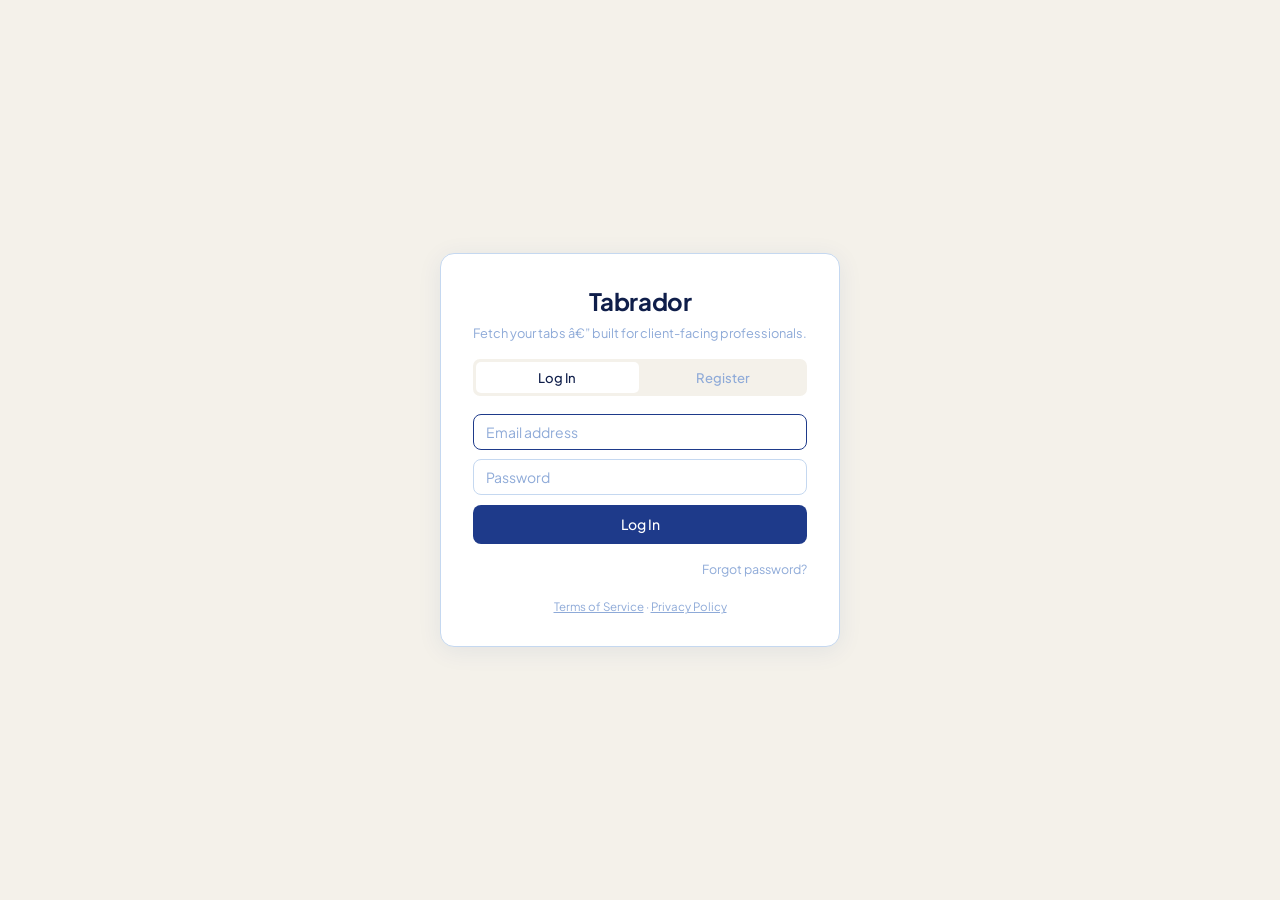
==== commit ee30542c: "security: fix CSP blocking inline script and Cloudflare beacon Move SPA inline script to app.js serv" ====
--- a/index.html
+++ b/index.html
@@ -1,15 +1,15 @@
-<!DOCTYPE html>
+﻿<!DOCTYPE html>
 <html lang="en" style="background:#1E3A8A">
 <head>
   <meta charset="UTF-8">
   <meta name="viewport" content="width=device-width, initial-scale=1.0">
   <!-- BRANDING: app renamed from "Project Context Manager" to "Tabrador" -->
-  <title>Tabrador — Fetch your tabs</title>
+  <title>Tabrador â€” Fetch your tabs</title>
   <link rel="preconnect" href="https://fonts.googleapis.com">
   <link rel="preconnect" href="https://fonts.gstatic.com" crossorigin>
   <link href="https://fonts.googleapis.com/css2?family=Plus+Jakarta+Sans:wght@400;600;700&display=swap" rel="stylesheet">
   <style>
-    /* Prevents white flash before boot-loader paints — matches navy brand colour */
+    /* Prevents white flash before boot-loader paints â€” matches navy brand colour */
     html { background: #1E3A8A; }
 
     *, *::before, *::after { box-sizing: border-box; margin: 0; padding: 0; }
@@ -22,7 +22,7 @@
       overflow: hidden;
     }
 
-    /* ── Auth overlay ── */
+    /* â”€â”€ Auth overlay â”€â”€ */
     .auth-overlay {
       position: fixed; inset: 0; background: #F4F1EA;
       display: flex; align-items: center; justify-content: center;
@@ -56,11 +56,11 @@
     .auth-error.hidden { display: none; }
     .auth-form { display: flex; flex-direction: column; gap: 0.6rem; }
 
-    /* ── App layout ── */
+    /* â”€â”€ App layout â”€â”€ */
     #app { display: flex; height: 100vh; }
     #app.hidden { display: none; }
 
-    /* ── Sidebar ── */
+    /* â”€â”€ Sidebar â”€â”€ */
     .sidebar {
       width: 240px; min-width: 240px; background: #1E3A8A;
       border-right: 1px solid #2D4FA0; display: flex; flex-direction: column;
@@ -94,11 +94,12 @@
       padding: 0.2rem 0.55rem 0.2rem 0.45rem;
     }
     .nav-add-btn {
-      background: transparent; border: none; color: #8EAAD8;
-      font-size: 1rem; line-height: 1; cursor: pointer; padding: 0 0.1rem;
-      border-radius: 3px; transition: color 0.1s; font-family: inherit;
-    }
-    .nav-add-btn:hover { color: #C5D8F0; }
+      background: rgba(142,170,216,0.15); border: none; color: #C5D8F0;
+      font-size: 0.85rem; line-height: 1; cursor: pointer;
+      padding: 0.2rem 0.35rem;
+      border-radius: 5px; transition: background 0.1s, color 0.1s; font-family: inherit;
+    }
+    .nav-add-btn:hover { background: rgba(142,170,216,0.3); color: #FFFFFF; }
 
     /* Inline new-list form */
     .sidebar-new-list { padding: 0.2rem 8px 0.55rem; display: flex; flex-direction: column; gap: 0.35rem; }
@@ -111,7 +112,7 @@
     .sidebar-new-list input::placeholder { color: #8EAAD8; }
     .sidebar-form-row { display: flex; gap: 0.35rem; }
 
-    /* Nav list items — card-style, inset from sidebar edges */
+    /* Nav list items â€” card-style, inset from sidebar edges */
     .nav-item {
       display: flex; align-items: center; gap: 0.4rem;
       padding: 0.55rem 0.65rem; cursor: pointer;
@@ -138,25 +139,13 @@
       padding: 1px 5px; border-radius: 3px; flex-shrink: 0;
     }
 
-    /* My Workspaces: flat/cardless resting state — no inset, no radius, no border */
+    /* My Workspaces: flat/cardless resting state â€” no inset, no radius, no border */
     #sidebar-lists .nav-item { margin: 0; border-radius: 0; }
     /* Active item in My Workspaces keeps the lifted card treatment */
     #sidebar-lists .nav-item.nav-item--active { margin: 2px 6px; border-radius: 8px; }
 
-    .nav-favicon-strip {
-      width: 100%; display: flex; align-items: center; gap: 4px;
-      padding-top: 4px; padding-bottom: 1px; flex-wrap: wrap;
-    }
-    .favicon-extra {
-      font-size: 0.65rem; color: #8EAAD8; font-weight: 500; line-height: 1;
-    }
-    .detail-favicons {
-      display: flex; align-items: center; gap: 6px; margin-bottom: 0.75rem;
-      flex-wrap: wrap;
-    }
-    .detail-favicons:empty { display: none; }
-
-    .nav-empty-hint { font-size: 0.74rem; color: #8EAAD8; padding: 0.2rem 0.85rem 0.4rem; font-style: italic; }
+
+.nav-empty-hint { font-size: 0.74rem; color: #8EAAD8; padding: 0.2rem 0.85rem 0.4rem; font-style: italic; }
     .nav-coming-soon { font-size: 0.74rem; color: #8EAAD8; padding: 0.2rem 0.85rem 0.4rem; font-style: italic; }
 
     /* Sidebar footer */
@@ -192,7 +181,7 @@
     }
     .btn-logout:hover { color: #F4F1EA; }
 
-    /* ── Main content ── */
+    /* â”€â”€ Main content â”€â”€ */
     .main-content { flex: 1; min-height: 0; display: flex; flex-direction: column; overflow: hidden; background: #F4F1EA; }
 
     /* Import banner */
@@ -295,7 +284,7 @@
     }
     .detail-add-error.hidden { display: none; }
 
-    /* ── Inputs (global) ── */
+    /* â”€â”€ Inputs (global) â”€â”€ */
     input[type="text"],
     input[type="email"],
     input[type="password"] {
@@ -308,7 +297,7 @@
     input[type="password"]:focus { border-color: #1E3A8A; }
     input::placeholder { color: #8EAAD8; }
 
-    /* ── Buttons (global) ── */
+    /* â”€â”€ Buttons (global) â”€â”€ */
     button {
       cursor: pointer; border: none; border-radius: 8px; font-size: 0.875rem;
       font-weight: 500; padding: 0.5rem 1rem; transition: background 0.15s, color 0.15s;
@@ -384,7 +373,7 @@
     .btn-sm-secondary { background: transparent; color: #8EAAD8; font-size: 0.74rem; padding: 0.28rem 0.5rem; }
     .btn-sm-secondary:hover { color: #C5D8F0; }
 
-    /* ── Modal ── */
+    /* â”€â”€ Modal â”€â”€ */
     .modal-overlay {
       position: fixed; inset: 0; background: rgba(30,58,138,0.25);
       display: flex; align-items: center; justify-content: center; z-index: 200;
@@ -422,7 +411,7 @@
     .url-action-btn.url-move:hover { color: #2D4FA0; background: #EEF4FB; }
     .url-action-btn.url-copy:hover { color: #2D4FA0; background: #EEF4FB; }
 
-    /* ── Error toast ── */
+    /* â”€â”€ Error toast â”€â”€ */
     .error-toast {
       position: fixed; bottom: 1.5rem; left: 50%; transform: translateX(-50%);
       background: #dc2626; color: white; padding: 0.6rem 1.25rem;
@@ -436,7 +425,7 @@
 
     .hidden { display: none !important; }
 
-    /* ── Forgot / reset password ── */
+    /* â”€â”€ Forgot / reset password â”€â”€ */
     .auth-forgot-row {
       text-align: right; margin-top: -0.3rem;
     }
@@ -466,7 +455,7 @@
     }
     .forgot-token-actions { display: flex; gap: 0.5rem; justify-content: flex-end; }
 
-    /* ── URL table columns ── */
+    /* â”€â”€ URL table columns â”€â”€ */
     .detail-url-table-header {
       display: grid;
       grid-template-columns: 1fr 155px 115px 120px;
@@ -529,7 +518,7 @@
     .url-notes-input:focus  { border-color: #1E3A8A; background: #F4F1EA; }
     .url-notes-input::placeholder { color: #C5D8F0; font-style: italic; }
 
-    /* ── Onboarding ── */
+    /* â”€â”€ Onboarding â”€â”€ */
     /* ONBOARDING: styles for first-signup role question */
     .onboarding-options { display: flex; flex-direction: column; gap: 0.5rem; }
     .onboarding-option {
@@ -540,7 +529,7 @@
     }
     .onboarding-option:hover { border-color: #1E3A8A; background: #EEF4FB; color: #1E3A8A; }
 
-    /* ── Template picker ── */
+    /* â”€â”€ Template picker â”€â”€ */
     /* TEMPLATE: styles for workspace template grid */
     .template-grid { display: grid; grid-template-columns: 1fr 1fr; gap: 0.75rem; }
     .template-card {
@@ -554,7 +543,7 @@
     .template-card strong { font-size: 0.82rem; color: #0F1E4A; display: block; }
     .template-card span:last-child { font-size: 0.71rem; color: #8EAAD8; }
 
-    /* ── Sidebar template button ── */
+    /* â”€â”€ Sidebar template button â”€â”€ */
     /* TEMPLATE: "Start from template" link in new-workspace form */
     .sidebar-template-btn {
       background: transparent; border: none; color: #8EAAD8; font-size: 0.72rem;
@@ -563,7 +552,7 @@
     }
     .sidebar-template-btn:hover { color: #C5D8F0; }
 
-    /* ── Large workspace warning ── */
+    /* â”€â”€ Large workspace warning â”€â”€ */
     .large-workspace-warning {
       display: flex; align-items: center; gap: 0.75rem;
       background: #EEF4FB; border: 1px solid #C5D8F0; border-radius: 8px;
@@ -578,7 +567,7 @@
     }
     .large-workspace-warning-dismiss:hover { color: #1E3A8A; }
 
-    /* ── Dashboard ── */
+    /* â”€â”€ Dashboard â”€â”€ */
     .dashboard {
       flex: 1; min-height: 0; overflow-y: auto; overflow-x: hidden;
       padding: 2rem 2.5rem;
@@ -656,7 +645,7 @@
       padding: 0.5rem 0; margin-bottom: 2rem;
     }
 
-    /* ── Trial / billing banner ── */
+    /* â”€â”€ Trial / billing banner â”€â”€ */
     .trial-banner {
       background: #1E3A8A; color: #F4F1EA;
       padding: 0.7rem 1.5rem;
@@ -675,7 +664,7 @@
     .trial-upgrade-btn:hover:not(:disabled) { background: #C5D8F0; }
     .trial-upgrade-btn:disabled { opacity: 0.7; cursor: default; }
 
-    /* ── Limit banner (free-tier at-limit nudge on dashboard) ── */
+    /* â”€â”€ Limit banner (free-tier at-limit nudge on dashboard) â”€â”€ */
     .limit-banner {
       background: rgba(30,58,138,0.07); border: 1px solid rgba(142,170,216,0.4);
       border-radius: 8px; margin-bottom: 1.5rem;
@@ -696,7 +685,7 @@
     .limit-banner-upgrade-btn:hover:not(:disabled) { background: #0F1E4A; }
     .limit-banner-upgrade-btn:disabled { opacity: 0.7; cursor: default; }
 
-    /* ── Empty states ── */
+    /* â”€â”€ Empty states â”€â”€ */
     .empty-state-block {
       display: flex; flex-direction: column; align-items: center;
       justify-content: center; text-align: center;
@@ -704,7 +693,7 @@
     }
     .empty-state-block.hidden { display: none !important; }
 
-    /* ── Onboarding panel (first-time users) ── */
+    /* â”€â”€ Onboarding panel (first-time users) â”€â”€ */
     .onboarding-panel { max-width: 680px; margin: 0 auto; padding: 2.25rem 0 1.5rem; }
     .onboarding-panel.hidden { display: none !important; }
     .onboarding-header { text-align: center; margin-bottom: 1.85rem; }
@@ -770,13 +759,13 @@
     .dash-tile-num { font-size: 1.85rem; font-weight: 700; color: #1E3A8A; line-height: 1; }
     .dash-tile-label { font-size: 0.71rem; color: #8EAAD8; margin-top: 0.4rem; }
 
-    /* sidebar home button — full-width flat, overrides card margins from .nav-item */
+    /* sidebar home button â€” full-width flat, overrides card margins from .nav-item */
     .sidebar-home-btn {
       flex-shrink: 0; border-bottom: 1px solid #2D4FA0;
       margin: 0; border-radius: 0; padding: 0.5rem 0.85rem;
     }
 
-    /* ── Invite / share panel ── */
+    /* â”€â”€ Invite / share panel â”€â”€ */
     .invite-panel {
       background: #F4F1EA; border: 1px solid #C5D8F0; border-radius: 8px;
       padding: 0.75rem 0.85rem; margin-bottom: 0.75rem; flex-shrink: 0;
@@ -797,7 +786,7 @@
     }
     .invite-badge--pending { background: #FEF3C7; color: #92400E; }
     .invite-badge--claimed { background: #D1FAE5; color: #065F46; }
-    /* ── Shared Out view ── */
+    /* â”€â”€ Shared Out view â”€â”€ */
     .shared-out-view {
       flex: 1; min-height: 0; overflow-y: auto; overflow-x: hidden; padding: 2rem 2.5rem;
     }
@@ -846,7 +835,7 @@
       min-width: 88px;
     }
 
-    /* ── Workspace grid (My Workspaces / Shared With Me views) ── */
+    /* â”€â”€ Workspace grid (My Workspaces / Shared With Me views) â”€â”€ */
     .workspace-grid-view {
       flex: 1; min-height: 0; overflow-y: auto; overflow-x: hidden; padding: 2rem 2.5rem;
     }
@@ -875,7 +864,7 @@
     .invite-perm-select { min-width: 88px; }
     .share-perm-select  { min-width: 88px; }
 
-    /* ── Skeleton loaders ── */
+    /* â”€â”€ Skeleton loaders â”€â”€ */
     @keyframes shimmer {
       0%   { background-position: -200% 0; }
       100% { background-position: 200% 0; }
@@ -893,7 +882,7 @@
     .nav-item--skeleton { cursor: default; pointer-events: none; }
     .nav-item--skeleton:hover { background: transparent; }
 
-    /* Boot loader — fixed overlay shown before session is verified */
+    /* Boot loader â€” fixed overlay shown before session is verified */
     .boot-loader {
       position: fixed; inset: 0; background: #F4F1EA;
       display: flex; flex-direction: column; align-items: center;
@@ -915,7 +904,7 @@
       animation: _spin 0.75s linear infinite;
     }
 
-    /* ── Account Settings view ── */
+    /* â”€â”€ Account Settings view â”€â”€ */
     .account-settings-view {
       flex: 1; min-height: 0; overflow-y: auto; overflow-x: hidden; padding: 2rem 2.5rem;
     }
@@ -974,7 +963,7 @@
 </head>
 <body>
 
-<!-- ── Auth overlay ── -->
+<!-- â”€â”€ Auth overlay â”€â”€ -->
 <!-- Boot loader: shown immediately on page load, hidden after session check -->
 <div id="boot-loader" class="boot-loader">
   <div class="boot-loader-logo">
@@ -988,7 +977,7 @@
   <div class="auth-card">
     <!-- BRANDING: app name + tagline -->
     <h1>Tabrador</h1>
-    <p class="auth-subtitle">Fetch your tabs — built for client-facing professionals.</p>
+    <p class="auth-subtitle">Fetch your tabs â€” built for client-facing professionals.</p>
     <div id="auth-tabs" class="auth-tabs">
       <button id="tab-login"    class="auth-tab active">Log In</button>
       <button id="tab-register" class="auth-tab">Register</button>
@@ -1008,21 +997,21 @@
         <button id="forgot-submit" class="btn-primary" style="padding:0.65rem;">Send Reset Link</button>
       </div>
       <div id="forgot-success" class="forgot-token-box hidden">
-        <p>Check your inbox — if that email is registered, a reset link is on its way. The link expires in 1 hour.</p>
-      </div>
-      <p class="auth-back-row"><button class="auth-back-link" id="forgot-back-link">← Back to login</button></p>
+        <p>Check your inbox â€” if that email is registered, a reset link is on its way. The link expires in 1 hour.</p>
+      </div>
+      <p class="auth-back-row"><button class="auth-back-link" id="forgot-back-link">â† Back to login</button></p>
     </div>
 
     <!-- Reset password flow -->
     <div id="reset-section" class="forgot-section hidden">
       <div class="auth-form">
-        <!-- Token is read silently from the URL query string — never shown to the user -->
+        <!-- Token is read silently from the URL query string â€” never shown to the user -->
         <input type="hidden" id="reset-token" />
         <input type="password" id="reset-password"         placeholder="New password"      autocomplete="new-password" />
         <input type="password" id="reset-password-confirm" placeholder="Confirm new password" autocomplete="new-password" />
         <button id="reset-submit" class="btn-primary" style="padding:0.65rem;">Set New Password</button>
       </div>
-      <p class="auth-back-row"><button class="auth-back-link" id="reset-back-link">← Back to login</button></p>
+      <p class="auth-back-row"><button class="auth-back-link" id="reset-back-link">â† Back to login</button></p>
     </div>
 
     <p style="text-align:center;font-size:0.72rem;color:#8EAAD8;margin-top:0.25rem;">
@@ -1033,7 +1022,7 @@
   </div>
 </div>
 
-<!-- ONBOARDING: first-signup role question — shown once after account creation -->
+<!-- ONBOARDING: first-signup role question â€” shown once after account creation -->
 <div id="onboarding-overlay" class="auth-overlay hidden">
   <div class="auth-card" style="max-width:440px;">
     <h1>Welcome to Tabrador</h1>
@@ -1052,7 +1041,7 @@
   </div>
 </div>
 
-<!-- ── Main app ── -->
+<!-- â”€â”€ Main app â”€â”€ -->
 <div id="app" class="hidden">
 
   <!-- Sidebar -->
@@ -1063,9 +1052,9 @@
       <div class="brand-sub">FETCH YOUR TABS</div>
     </div>
 
-    <!-- Dashboard home link — always visible, above the scroll area -->
+    <!-- Dashboard home link â€” always visible, above the scroll area -->
     <div id="sidebar-home" class="nav-item sidebar-home-btn">
-      <span class="nav-item-name">⌂ Dashboard</span>
+      <span class="nav-item-name">âŒ‚ Dashboard</span>
     </div>
 
     <div class="sidebar-scroll">
@@ -1078,13 +1067,13 @@
         </div>
         <div id="new-list-form" class="sidebar-new-list hidden">
           <!-- TERMINOLOGY: "Client or project name" was "List name" -->
-          <input type="text" id="new-list-name" placeholder="Client or project name…" />
+          <input type="text" id="new-list-name" placeholder="Client or project nameâ€¦" />
           <div class="sidebar-form-row">
             <button id="create-list-btn"     class="btn-sm-primary">Create</button>
             <button id="cancel-new-list-btn" class="btn-sm-secondary">Cancel</button>
           </div>
           <!-- TEMPLATE: link to open template picker -->
-          <button id="template-btn" class="sidebar-template-btn">⊞ Start from template</button>
+          <button id="template-btn" class="sidebar-template-btn">âŠž Start from template</button>
         </div>
         <div id="sidebar-lists"></div>
       </div>
@@ -1098,9 +1087,9 @@
         <div id="sidebar-team-workspaces"></div>
       </div>
 
-      <!-- SHARING: Shared Out link — navigates to the Shared Out management view -->
+      <!-- SHARING: Shared Out link â€” navigates to the Shared Out management view -->
       <div id="sidebar-shared-out" class="nav-item">
-        <span class="nav-item-name">↗ Shared by me</span>
+        <span class="nav-item-name">â†— Shared by me</span>
       </div>
 
       <div class="nav-section">
@@ -1121,9 +1110,9 @@
 
     <div class="sidebar-footer">
       <!-- TERMINOLOGY: "Capture Current Session" was "Snapshot Tabs" -->
-      <button id="snapshot-btn" class="sidebar-footer-btn snapshot">⊞ Capture Session</button>
-      <button id="sidebar-account-settings" class="sidebar-footer-btn">⚙ Account Settings</button>
-      <button id="sidebar-upgrade-btn" class="sidebar-footer-btn sidebar-upgrade hidden">✦ Upgrade to Pro</button>
+      <button id="snapshot-btn" class="sidebar-footer-btn snapshot">âŠž Capture Session</button>
+      <button id="sidebar-account-settings" class="sidebar-footer-btn">âš™ Account Settings</button>
+      <button id="sidebar-upgrade-btn" class="sidebar-footer-btn sidebar-upgrade hidden">âœ¦ Upgrade to Pro</button>
       <div class="sidebar-user">
         <span id="user-email" class="user-email-label"></span>
         <button id="logout-btn" class="btn-logout">Log out</button>
@@ -1134,7 +1123,7 @@
   <!-- Main content -->
   <main class="main-content">
 
-    <!-- BILLING: trial / upgrade banner — shown above all content views -->
+    <!-- BILLING: trial / upgrade banner â€” shown above all content views -->
     <div id="trial-banner" class="trial-banner hidden">
       <span class="trial-banner-text" id="trial-banner-text"></span>
       <button class="trial-upgrade-btn" id="trial-upgrade-btn">Upgrade to Pro</button>
@@ -1155,7 +1144,7 @@
     <div id="welcome-state" class="welcome-state hidden">
       <div class="welcome-inner">
         <!-- TERMINOLOGY: welcome state updated to workspace framing -->
-        <div class="welcome-icon">📋</div>
+        <div class="welcome-icon">ðŸ“‹</div>
         <h2>Select a workspace from the sidebar</h2>
         <p>Or click + next to My Workspaces to create a new one.</p>
       </div>
@@ -1164,7 +1153,7 @@
     <!-- DASHBOARD: landing page shown after login -->
     <div id="dashboard" class="dashboard">
 
-      <!-- BILLING: free-tier limit nudge — shown when non-pro user is at 3-workspace cap -->
+      <!-- BILLING: free-tier limit nudge â€” shown when non-pro user is at 3-workspace cap -->
       <div id="limit-banner" class="limit-banner hidden">
         <span class="limit-banner-text">You've used all 3 free workspaces. <strong>Upgrade to Tabrador Pro</strong> for unlimited workspaces and email sharing.</span>
         <button class="limit-banner-upgrade-btn" id="limit-upgrade-btn">Upgrade to Pro</button>
@@ -1220,7 +1209,7 @@
             </div>
             <a href="https://chrome.google.com/webstore/detail/tabrador" target="_blank" rel="noopener" class="onboarding-ext-btn">
               <svg width="13" height="13" viewBox="0 0 24 24" fill="none" stroke="currentColor" stroke-width="2" stroke-linecap="round" stroke-linejoin="round"><circle cx="12" cy="12" r="10"/><line x1="2" y1="12" x2="22" y2="12"/><path d="M12 2a15.3 15.3 0 0 1 4 10 15.3 15.3 0 0 1-4 10 15.3 15.3 0 0 1-4-10 15.3 15.3 0 0 1 4-10z"/></svg>
-              Get Extension →
+              Get Extension â†’
             </a>
           </div>
 
@@ -1228,7 +1217,7 @@
           <div class="onboarding-step">
             <div class="onboarding-step-num">2</div>
             <div class="onboarding-step-title">Open your tabs</div>
-            <div class="onboarding-step-desc">Open all the tabs you use for one client, project, or context — no need to organize them first.</div>
+            <div class="onboarding-step-desc">Open all the tabs you use for one client, project, or context â€” no need to organize them first.</div>
             <div class="onboarding-step-visual">
               <!-- Browser tabs illustration -->
               <svg width="108" height="94" viewBox="0 0 108 94" fill="none" xmlns="http://www.w3.org/2000/svg">
@@ -1291,7 +1280,7 @@
         </div>
 
         <div class="onboarding-manual">
-          <button id="dashboard-create-btn" class="onboarding-manual-link">Or create a workspace manually →</button>
+          <button id="dashboard-create-btn" class="onboarding-manual-link">Or create a workspace manually â†’</button>
         </div>
       </div>
 
@@ -1300,23 +1289,23 @@
         <div class="dash-hero">
           <div class="dash-hero-inner">
             <div class="dash-hero-secondary">
-              <div class="dash-hero-stat dash-hero-stat--sm" id="dash-time-saved-month">—</div>
+              <div class="dash-hero-stat dash-hero-stat--sm" id="dash-time-saved-month">â€”</div>
               <div class="dash-hero-label">Time saved this month</div>
             </div>
             <div class="dash-hero-divider"></div>
             <div class="dash-hero-primary">
-              <div class="dash-hero-stat" id="dash-time-saved">—</div>
+              <div class="dash-hero-stat" id="dash-time-saved">â€”</div>
               <div class="dash-hero-label">
                 Total time saved
                 <span class="dash-info-wrap">
-                  <span class="dash-info-icon">ⓘ</span>
+                  <span class="dash-info-icon">â“˜</span>
                   <span class="dash-info-tooltip">Estimated at 40 seconds saved per tab opened vs. opening each manually.</span>
                 </span>
               </div>
             </div>
             <div class="dash-hero-divider"></div>
             <div class="dash-hero-secondary">
-              <div class="dash-hero-stat dash-hero-stat--sm" id="dash-time-saved-all">—</div>
+              <div class="dash-hero-stat dash-hero-stat--sm" id="dash-time-saved-all">â€”</div>
               <div class="dash-hero-label">Saved by all Tabrador users</div>
             </div>
           </div>
@@ -1329,15 +1318,15 @@
 
         <div class="dash-metrics">
           <button class="dash-tile" id="dash-tile-shared-by">
-            <div class="dash-tile-num" id="dash-num-shared-by">—</div>
+            <div class="dash-tile-num" id="dash-num-shared-by">â€”</div>
             <div class="dash-tile-label">Shared by me</div>
           </button>
           <button class="dash-tile" id="dash-tile-shared-with">
-            <div class="dash-tile-num" id="dash-num-shared-with">—</div>
+            <div class="dash-tile-num" id="dash-num-shared-with">â€”</div>
             <div class="dash-tile-label">Shared with me</div>
           </button>
           <button class="dash-tile" id="dash-tile-total">
-            <div class="dash-tile-num" id="dash-num-total">—</div>
+            <div class="dash-tile-num" id="dash-num-total">â€”</div>
             <div class="dash-tile-label">My workspaces</div>
           </button>
         </div>
@@ -1349,7 +1338,7 @@
     <div id="my-workspaces-view" class="workspace-grid-view hidden">
       <div class="shared-out-header">
         <div class="shared-out-title">My Workspaces</div>
-        <div class="shared-out-sub">All workspaces you own — click any to open it</div>
+        <div class="shared-out-sub">All workspaces you own â€” click any to open it</div>
       </div>
       <div id="my-workspaces-grid" class="workspace-grid"></div>
     </div>
@@ -1375,15 +1364,15 @@
         <div class="settings-section-title">Profile</div>
         <div class="settings-row">
           <span class="settings-label">Email</span>
-          <span class="settings-value" id="settings-email">—</span>
+          <span class="settings-value" id="settings-email">â€”</span>
         </div>
         <div class="settings-row">
           <span class="settings-label">Work role</span>
-          <span class="settings-value" id="settings-work-type">—</span>
+          <span class="settings-value" id="settings-work-type">â€”</span>
         </div>
         <div class="settings-row">
           <span class="settings-label">Member since</span>
-          <span class="settings-value" id="settings-created-at">—</span>
+          <span class="settings-value" id="settings-created-at">â€”</span>
         </div>
       </div>
 
@@ -1425,7 +1414,7 @@
     <div id="shared-out-view" class="shared-out-view hidden">
       <div class="shared-out-header">
         <div class="shared-out-title">Shared by me</div>
-        <div class="shared-out-sub">Workspaces you've shared with others — manage access below</div>
+        <div class="shared-out-sub">Workspaces you've shared with others â€” manage access below</div>
       </div>
       <div id="shared-out-list" class="shared-out-list"></div>
     </div>
@@ -1442,15 +1431,14 @@
           <span id="detail-active-badge"   class="detail-active-badge hidden">Active</span>
           <span id="detail-archived-badge" class="detail-archived-badge hidden">Archived</span>
         </div>
-        <div id="detail-favicons" class="detail-favicons"></div>
         <div class="detail-action-bar">
           <!-- TERMINOLOGY: "Start Working" was "Open All", "Wrap Up" was "Close All", "Delete Workspace" was "Delete List" -->
-          <button id="open-all-btn"  class="btn-open">Start Working ↗</button>
+          <button id="open-all-btn"  class="btn-open">Start Working â†—</button>
           <button id="close-all-btn" class="btn-close hidden">Wrap Up</button>
-          <button id="star-btn"      class="btn-star">☆ Star</button>
+          <button id="star-btn"      class="btn-star">â˜† Star</button>
           <button id="invite-btn"    class="btn-share">Invite</button>
           <div class="detail-overflow-wrap">
-            <button id="detail-overflow-btn" class="btn-danger-outline" title="More options">•••</button>
+            <button id="detail-overflow-btn" class="btn-danger-outline" title="More options">â€¢â€¢â€¢</button>
             <div id="detail-overflow-menu" class="detail-overflow-menu hidden">
               <button id="archive-list-btn" class="overflow-menu-item">Archive Workspace</button>
             </div>
@@ -1461,20 +1449,20 @@
       <!-- SHARING: invite-by-email panel, toggled by Invite button -->
       <div id="invite-panel" class="invite-panel hidden">
         <div class="invite-form-row">
-          <input type="email" id="invite-email" placeholder="Colleague's email address…" autocomplete="off" />
+          <input type="email" id="invite-email" placeholder="Colleague's email addressâ€¦" autocomplete="off" />
           <select id="invite-permission" class="invite-perm-select" title="Access level">
             <option value="edit">Can edit</option>
             <option value="view">View only</option>
           </select>
           <button id="invite-submit-btn" class="btn-primary" style="font-size:0.8rem;padding:0.4rem 0.85rem;white-space:nowrap;">Invite</button>
-          <button id="invite-close-btn" class="btn-danger-outline" style="font-size:0.8rem;padding:0.4rem 0.65rem;" title="Close">✕</button>
+          <button id="invite-close-btn" class="btn-danger-outline" style="font-size:0.8rem;padding:0.4rem 0.65rem;" title="Close">âœ•</button>
         </div>
         <div id="invite-shares-list" class="invite-shares-list"></div>
       </div>
 
       <div id="large-workspace-warning" class="large-workspace-warning hidden">
         <span>Large workspace detected. Tabrador will open tabs in batches to keep Chrome running smoothly.</span>
-        <button id="dismiss-large-warning" class="large-workspace-warning-dismiss" title="Dismiss">×</button>
+        <button id="dismiss-large-warning" class="large-workspace-warning-dismiss" title="Dismiss">Ã—</button>
       </div>
 
       <div id="detail-url-table-header" class="detail-url-table-header hidden">
@@ -1488,7 +1476,7 @@
 
       <div class="detail-add-row">
         <!-- TERMINOLOGY: "Add Resource" was "Add URL" -->
-        <input type="text" id="detail-add-url" placeholder="Paste a resource URL and press Enter…" />
+        <input type="text" id="detail-add-url" placeholder="Paste a resource URL and press Enterâ€¦" />
         <button id="detail-add-btn" class="btn-primary">Add Resource</button>
       </div>
       <p id="detail-add-error" class="detail-add-error hidden"></p>
@@ -1504,14 +1492,14 @@
 <div id="snapshot-modal" class="modal-overlay hidden" role="dialog" aria-modal="true" aria-labelledby="modal-title">
   <div class="modal modal--confirm">
     <h2 id="modal-title">Capture Session</h2>
-    <p style="margin:0.75rem 0 1.5rem;line-height:1.65;color:#4a5568;">Capture Session works by reading your open browser tabs, which isn't possible from a web page alone — only the Tabrador Chrome Extension can do this.</p>
+    <p style="margin:0.75rem 0 1.5rem;line-height:1.65;color:#4a5568;">Capture Session works by reading your open browser tabs, which isn't possible from a web page alone â€” only the Tabrador Chrome Extension can do this.</p>
     <div class="modal-actions">
       <button class="btn-secondary" id="modal-cancel">Close</button>
       <a href="https://chrome.google.com/webstore/detail/tabrador" target="_blank" rel="noopener"
          style="display:inline-flex;align-items:center;gap:0.35rem;background:#1E3A8A;color:#F4F1EA;
                 border-radius:8px;padding:0.5rem 1rem;font-size:0.875rem;font-weight:500;
                 text-decoration:none;transition:background 0.15s;font-family:inherit;">
-        Get the Tabrador Extension ↗
+        Get the Tabrador Extension â†—
       </a>
     </div>
   </div>
@@ -1521,27 +1509,27 @@
 <div id="template-modal" class="modal-overlay hidden" role="dialog" aria-modal="true">
   <div class="modal">
     <h2>Start from a template</h2>
-    <p>Choose a starter workspace — rename it and swap the placeholder resources for your real ones.</p>
+    <p>Choose a starter workspace â€” rename it and swap the placeholder resources for your real ones.</p>
     <div class="template-grid">
       <button class="template-card" data-template="consultant">
-        <span class="template-icon">💼</span>
+        <span class="template-icon">ðŸ’¼</span>
         <strong>Consultant Starter Pack</strong>
-        <span>CRM · Project tracker · Client email · Invoicing</span>
+        <span>CRM Â· Project tracker Â· Client email Â· Invoicing</span>
       </button>
       <button class="template-card" data-template="it">
-        <span class="template-icon">🖥</span>
+        <span class="template-icon">ðŸ–¥</span>
         <strong>IT Tech Daily Briefing</strong>
-        <span>Ticket system · Monitoring · Documentation wiki</span>
+        <span>Ticket system Â· Monitoring Â· Documentation wiki</span>
       </button>
       <button class="template-card" data-template="pm">
-        <span class="template-icon">📋</span>
+        <span class="template-icon">ðŸ“‹</span>
         <strong>Project Manager Toolkit</strong>
-        <span>Board · Spreadsheet · Team comms · Meeting notes</span>
+        <span>Board Â· Spreadsheet Â· Team comms Â· Meeting notes</span>
       </button>
       <button class="template-card" data-template="agency">
-        <span class="template-icon">🎨</span>
+        <span class="template-icon">ðŸŽ¨</span>
         <strong>Agency Client Workspace</strong>
-        <span>Project mgmt · Design · Client portal · Reporting</span>
+        <span>Project mgmt Â· Design Â· Client portal Â· Reporting</span>
       </button>
     </div>
     <div class="modal-actions">
@@ -1589,2002 +1577,6 @@
   </div>
 </div>
 
-<script>
-'use strict';
-
-const API_BASE = ''; // relative — works on any domain (tabrador.app, Railway, localhost)
-
-// ── Auth token ────────────────────────────────────────────────────────────────
-
-function getToken()   { return localStorage.getItem('pcm_token'); }
-function setToken(t)  { localStorage.setItem('pcm_token', t); }
-function clearToken() { localStorage.removeItem('pcm_token'); }
-
-async function apiFetch(path, options = {}) {
-  const token = getToken();
-  let res;
-  try {
-    res = await fetch(API_BASE + path, {
-      ...options,
-      headers: {
-        'Content-Type': 'application/json',
-        ...(token ? { 'Authorization': `Bearer ${token}` } : {}),
-        ...(options.headers || {}),
-      },
-    });
-  } catch {
-    // fetch() itself threw — server unreachable or no internet
-    throw new Error('Connection problem — please check your internet and try again.');
-  }
-
-  if (res.status === 401) {
-    const hadToken = !!getToken();
-    clearToken();
-    if (hadToken) {
-      // Show the session-expired message on the auth screen before navigating
-      showAuthScreen();
-      setAuthError('Your session expired — please log in again.');
-    }
-    const err = await res.json().catch(() => ({}));
-    throw new Error(hadToken
-      ? 'Your session expired — please log in again.'
-      : (err.detail || 'Incorrect email or password.'));
-  }
-
-  if (res.status === 429) {
-    throw new Error('Too many attempts — please wait a moment and try again.');
-  }
-
-  if (res.status === 204) return null;
-
-  if (!res.ok) {
-    const err = await res.json().catch(() => ({}));
-    const detail = Array.isArray(err.detail)
-      ? err.detail.map(e => e.msg).join(', ')
-      : (err.detail || 'Something went wrong — please try again. If the problem continues, contact hello@tabrador.app.');
-    throw new Error(detail);
-  }
-
-  return res.json();
-}
-
-// ── Auth screen ───────────────────────────────────────────────────────────────
-
-let authMode = 'login';
-
-function showAuthScreen() {
-  document.getElementById('auth-overlay').classList.remove('hidden');
-  document.getElementById('app').classList.add('hidden');
-  document.getElementById('auth-email').focus();
-}
-
-function showApp(email) {
-  document.getElementById('auth-overlay').classList.add('hidden');
-  document.getElementById('app').classList.remove('hidden');
-  document.getElementById('user-email').textContent = email;
-}
-
-function setAuthMode(mode) {
-  authMode = mode;
-  const isLoginOrRegister = mode === 'login' || mode === 'register';
-  const isLogin           = mode === 'login';
-
-  document.getElementById('auth-tabs').classList.toggle('hidden', !isLoginOrRegister);
-  document.getElementById('auth-form-wrap').classList.toggle('hidden', !isLoginOrRegister);
-  document.getElementById('forgot-link-row').classList.toggle('hidden', !isLogin);
-  document.getElementById('forgot-section').classList.toggle('hidden', mode !== 'forgot');
-  document.getElementById('reset-section').classList.toggle('hidden', mode !== 'reset');
-
-  if (isLoginOrRegister) {
-    document.getElementById('tab-login').classList.toggle('active', isLogin);
-    document.getElementById('tab-register').classList.toggle('active', !isLogin);
-    document.getElementById('auth-submit').textContent = isLogin ? 'Log In' : 'Create Account';
-    document.getElementById('auth-password').autocomplete = isLogin ? 'current-password' : 'new-password';
-  }
-  setAuthError('');
-}
-
-function setAuthError(msg) {
-  const el = document.getElementById('auth-error');
-  el.textContent = msg;
-  el.classList.toggle('hidden', !msg);
-}
-
-function _validEmail(email) {
-  return /^[^\s@]+@[^\s@]+\.[^\s@]{2,}$/.test(email);
-}
-
-function _showEmailExistsError() {
-  const el = document.getElementById('auth-error');
-  el.innerHTML =
-    'An account with that email already exists. ' +
-    '<button class="auth-back-link" style="display:inline;padding:0;font-weight:600;color:#1E3A8A;" ' +
-    'id="_err-login-link">Log in instead →</button>';
-  el.classList.remove('hidden');
-  document.getElementById('_err-login-link')
-    ?.addEventListener('click', () => setAuthMode('login'));
-}
-
-async function submitAuth() {
-  const email        = document.getElementById('auth-email').value.trim();
-  const password     = document.getElementById('auth-password').value;
-  const isNewAccount = authMode === 'register';
-
-  // ── Frontend validation ──────────────────────────────────────────────────
-  if (!email || !password) {
-    setAuthError('Please enter your email and password.');
-    return;
-  }
-  if (!_validEmail(email)) {
-    setAuthError('Please enter a valid email address (e.g. name@example.com).');
-    return;
-  }
-  if (isNewAccount && password.length < 8) {
-    setAuthError('Password must be at least 8 characters.');
-    return;
-  }
-  // ─────────────────────────────────────────────────────────────────────────
-
-  const btn = document.getElementById('auth-submit');
-  btn.disabled = true;
-  btn.textContent = 'Please wait…';
-  setAuthError('');
-
-  try {
-    if (isNewAccount) {
-      await apiFetch('/users/register', { method: 'POST', body: JSON.stringify({ email, password }) });
-    }
-    const { access_token } = await apiFetch('/users/login', {
-      method: 'POST', body: JSON.stringify({ email, password }),
-    });
-    setToken(access_token);
-    const user = await apiFetch('/users/me');
-    currentUser = user; // BILLING: store for trial banner checks
-    // ONBOARDING: new accounts go to role question before the app
-    if (isNewAccount) {
-      document.getElementById('user-email').textContent = user.email;
-      showOnboarding();
-    } else {
-      showApp(user.email);
-      showTrialBanner();
-      await render();
-      await loadSharedWorkspaces();
-      showDashboard();
-      checkShareLink();
-    }
-  } catch (e) {
-    // "Already exists" gets a friendly inline link rather than a raw error
-    if (isNewAccount && e.message.toLowerCase().includes('already exists')) {
-      _showEmailExistsError();
-    } else {
-      setAuthError(e.message);
-    }
-  } finally {
-    btn.disabled = false;
-    // Restore button text directly — do NOT call setAuthMode() here because
-    // setAuthMode always calls setAuthError('') which wipes the error message.
-    btn.textContent = isNewAccount ? 'Create Account' : 'Log In';
-  }
-}
-
-function logout() {
-  clearToken();
-  currentLists = [];
-  selectedListId = null;
-  showAuthScreen();
-}
-
-// ── Onboarding ────────────────────────────────────────────────────────────────
-// ONBOARDING: shown once after first account creation
-
-function showOnboarding() {
-  document.getElementById('auth-overlay').classList.add('hidden');
-  document.getElementById('onboarding-overlay').classList.remove('hidden');
-}
-
-async function completeOnboarding(workType) {
-  if (workType) {
-    try {
-      await apiFetch('/users/onboarding', {
-        method: 'PATCH',
-        body: JSON.stringify({ work_type: workType }),
-      });
-    } catch { /* non-fatal — onboarding is optional */ }
-  }
-  document.getElementById('onboarding-overlay').classList.add('hidden');
-  const email = document.getElementById('user-email').textContent;
-  showApp(email);
-  await render();
-  await loadSharedWorkspaces();
-  showDashboard();
-  checkShareLink();
-}
-
-// ── Workspace templates ────────────────────────────────────────────────────────
-// TEMPLATE: starter workspaces pre-loaded with placeholder resources
-
-const WORKSPACE_TEMPLATES = {
-  consultant: {
-    // TERMINOLOGY: "workspace" was "list"; "resources" were "URLs"
-    name: 'Consultant Starter Pack',
-    resources: [
-      { url: 'https://salesforce.com',  notes: 'CRM — replace with your CRM' },
-      { url: 'https://notion.so',       notes: 'Project tracker — replace with your tracker' },
-      { url: 'https://mail.google.com', notes: 'Client email' },
-      { url: 'https://freshbooks.com',  notes: 'Invoicing — replace with your invoicing tool' },
-    ],
-  },
-  it: {
-    name: 'IT Tech Daily Briefing',
-    resources: [
-      { url: 'https://jira.atlassian.com',       notes: 'Ticket system — replace with your system' },
-      { url: 'https://grafana.com',              notes: 'Monitoring dashboard — replace with your dashboard' },
-      { url: 'https://confluence.atlassian.com', notes: 'Documentation wiki — replace with your wiki' },
-    ],
-  },
-  pm: {
-    name: 'Project Manager Toolkit',
-    resources: [
-      { url: 'https://jira.atlassian.com',           notes: 'Project board — replace with your board' },
-      { url: 'https://docs.google.com/spreadsheets', notes: 'Spreadsheet tracker — replace with your tracker' },
-      { url: 'https://slack.com',                    notes: 'Team communication — replace with your tool' },
-      { url: 'https://calendar.google.com',          notes: 'Meeting notes & calendar' },
-    ],
-  },
-  agency: {
-    name: 'Agency Client Workspace',
-    resources: [
-      { url: 'https://monday.com',          notes: 'Project management — replace with your tool' },
-      { url: 'https://figma.com',           notes: 'Design tool — replace with your design tool' },
-      { url: 'https://notion.so',           notes: 'Client portal — replace with your portal link' },
-      { url: 'https://analytics.google.com', notes: 'Reporting dashboard — replace with your dashboard' },
-    ],
-  },
-};
-
-function openTemplateModal() {
-  document.getElementById('new-list-form').classList.add('hidden');
-  document.getElementById('new-list-name').value = '';
-  document.getElementById('template-modal').classList.remove('hidden');
-}
-
-function closeTemplateModal() {
-  document.getElementById('template-modal').classList.add('hidden');
-}
-
-async function createFromTemplate(templateKey) {
-  const tmpl = WORKSPACE_TEMPLATES[templateKey];
-  if (!tmpl) return;
-  closeTemplateModal();
-  try {
-    // TERMINOLOGY: creates a "workspace" (was "list") with "resources" (was "URLs")
-    const list = await apiFetch('/lists', { method: 'POST', body: JSON.stringify({ name: tmpl.name }) });
-    for (const r of tmpl.resources) {
-      const urlObj = await apiFetch(`/lists/${list.id}/urls`, {
-        method: 'POST', body: JSON.stringify({ url: r.url }),
-      });
-      if (r.notes && urlObj && urlObj.id) {
-        await apiFetch(`/lists/${list.id}/urls/${urlObj.id}/notes`, {
-          method: 'PATCH', body: JSON.stringify({ notes: r.notes }),
-        });
-      }
-    }
-    if (list && list.id) selectedListId = list.id;
-    await render();
-    showErrorToast(''); // clear any previous
-  } catch (e) {
-    if (e.message && e.message.includes('free tier limit')) {
-      openUpgradeModal();
-    } else {
-      showErrorToast(e.message);
-    }
-  }
-}
-
-// ── Forgot / reset password ───────────────────────────────────────────────────
-
-async function submitForgot() {
-  const email = document.getElementById('forgot-email').value.trim();
-  if (!email) return;
-  const btn = document.getElementById('forgot-submit');
-  btn.disabled = true; btn.textContent = 'Please wait…';
-  try {
-    await apiFetch('/users/forgot-password', {
-      method: 'POST', body: JSON.stringify({ email }),
-    });
-    document.getElementById('forgot-form').classList.add('hidden');
-    document.getElementById('forgot-success').classList.remove('hidden');
-  } catch (e) {
-    setAuthError(e.message);
-  } finally {
-    btn.disabled = false; btn.textContent = 'Send Reset Link';
-  }
-}
-
-async function submitReset() {
-  const token    = document.getElementById('reset-token').value.trim();
-  const password = document.getElementById('reset-password').value;
-  const confirm  = document.getElementById('reset-password-confirm').value;
-  if (!token)    { setAuthError('Reset link is missing its token — please use the link from your email.'); return; }
-  if (!password) { setAuthError('Please enter a new password.'); return; }
-  if (password !== confirm) { setAuthError('Passwords do not match.'); return; }
-  const btn = document.getElementById('reset-submit');
-  btn.disabled = true; btn.textContent = 'Please wait…';
-  try {
-    await apiFetch('/users/reset-password', {
-      method: 'POST', body: JSON.stringify({ token, new_password: password }),
-    });
-    setAuthMode('login');
-    setAuthError('');
-    document.getElementById('auth-error').textContent = 'Password updated — please log in.';
-    document.getElementById('auth-error').classList.remove('hidden');
-    document.getElementById('auth-error').style.background = 'rgba(5,150,105,0.08)';
-    document.getElementById('auth-error').style.borderColor = '#6ee7b7';
-    document.getElementById('auth-error').style.color = '#047857';
-  } catch (e) {
-    setAuthError(e.message);
-  } finally {
-    btn.disabled = false; btn.textContent = 'Set New Password';
-  }
-}
-
-// ── App state ─────────────────────────────────────────────────────────────────
-
-let currentUser       = null; // BILLING: populated from /users/me on boot
-let currentLists      = [];
-let selectedListId    = null;
-let currentView       = 'dashboard'; // 'dashboard' | 'workspace'
-let sharedWorkspaces  = []; // workspaces shared with current user (summary from /shared-with-me)
-let sharedListDetails = []; // full List data for shared workspaces (fetched on click)
-let archivedLists     = []; // owner's archived workspaces (fetched alongside currentLists)
-let sharedOutData     = []; // workspaces I've shared with others (for Shared Out view)
-let currentShares     = []; // shares for the currently selected workspace (owner view)
-const trackedWindows        = {};
-const openedLists           = new Set(
-  JSON.parse(localStorage.getItem('pcm_opened_lists') || '[]').map(String)
-);
-const dismissedLargeWarning = new Set();
-const activeWorkspaceIds    = new Set(
-  JSON.parse(localStorage.getItem('pcm_active_workspaces') || '[]').map(String)
-);
-
-function _saveOpenedLists()      { localStorage.setItem('pcm_opened_lists',      JSON.stringify([...openedLists])); }
-function _saveActiveWorkspaces() { localStorage.setItem('pcm_active_workspaces', JSON.stringify([...activeWorkspaceIds])); }
-
-// ── List operations ───────────────────────────────────────────────────────────
-
-async function createList(name) {
-  // TERMINOLOGY: "Untitled Workspace" was "Untitled List"
-  name = (name || '').trim() || 'Untitled Workspace';
-  try {
-    const newList = await apiFetch('/lists', { method: 'POST', body: JSON.stringify({ name }) });
-    if (newList && newList.id) selectedListId = newList.id;
-    await render();
-  } catch (e) {
-    if (e.message && e.message.includes('free tier limit')) {
-      openUpgradeModal();
-    } else {
-      showErrorToast(e.message || 'Could not create workspace.');
-    }
-  }
-}
-
-async function deleteList(id) {
-  await apiFetch(`/lists/${id}`, { method: 'DELETE' });
-  openedLists.delete(String(id));
-  delete trackedWindows[id];
-  if (selectedListId == id) selectedListId = null;
-  await render();
-}
-
-async function archiveList(id) {
-  const updated = await apiFetch(`/lists/${id}/archive`, { method: 'POST' });
-  const idx = currentLists.findIndex(l => l.id == id);
-  if (idx !== -1) {
-    const [list] = currentLists.splice(idx, 1);
-    archivedLists.push({ ...list, ...updated });
-  }
-  renderSidebar();
-  renderDetail();
-}
-
-async function unarchiveList(id) {
-  const updated = await apiFetch(`/lists/${id}/unarchive`, { method: 'POST' });
-  const idx = archivedLists.findIndex(l => l.id == id);
-  if (idx !== -1) {
-    const [list] = archivedLists.splice(idx, 1);
-    currentLists.push({ ...list, ...updated });
-  }
-  renderSidebar();
-  renderDetail();
-}
-
-async function renameList(id, newName) {
-  newName = (newName || '').trim();
-  if (!newName) return;
-  try {
-    await apiFetch(`/lists/${id}`, { method: 'PUT', body: JSON.stringify({ name: newName }) });
-    const nameEl = document.querySelector(`.nav-item[data-id="${id}"] .nav-item-name`);
-    if (nameEl) nameEl.textContent = newName;
-  } catch (e) {
-    showErrorToast(e.message);
-  }
-}
-
-// ── URL operations ────────────────────────────────────────────────────────────
-
-function normaliseUrl(raw) {
-  raw = raw.trim();
-  if (!raw) return '';
-  if (!/^https?:\/\//i.test(raw)) raw = 'https://' + raw;
-  return raw;
-}
-
-async function addUrl(listId, inputEl) {
-  const url    = normaliseUrl(inputEl.value);
-  const errEl  = document.getElementById('detail-add-error');
-
-  if (!url) {
-    errEl.textContent = 'Please enter a URL.';
-    errEl.classList.remove('hidden');
-    inputEl.focus();
-    return;
-  }
-  // normaliseUrl already prepends https:// if no scheme — no further format check needed
-  errEl.classList.add('hidden');
-
-  try {
-    await apiFetch(`/lists/${listId}/urls`, { method: 'POST', body: JSON.stringify({ url }) });
-    inputEl.value = '';
-    await render();
-  } catch (e) {
-    showErrorToast(e.message);
-  }
-}
-
-async function removeUrl(listId, urlId) {
-  try {
-    await apiFetch(`/lists/${listId}/urls/${urlId}`, { method: 'DELETE' });
-    await render();
-  } catch (e) {
-    showErrorToast(e.message);
-  }
-}
-
-// ── Star / Unstar ─────────────────────────────────────────────────────────────
-
-async function toggleStar() {
-  const list = currentLists.find(l => l.id == selectedListId) || sharedListDetails.find(l => l.id == selectedListId);
-  if (!list) return;
-  try {
-    await apiFetch(`/lists/${selectedListId}/star`, {
-      method: 'PATCH',
-      body: JSON.stringify({ starred: !list.starred }),
-    });
-    await render();
-  } catch (e) {
-    showErrorToast(e.message);
-  }
-}
-
-// ── Workspace sharing (email invite) ─────────────────────────────────────────
-
-async function loadSharedWorkspaces() {
-  try {
-    sharedWorkspaces = await apiFetch('/lists/shared-with-me');
-  } catch { sharedWorkspaces = []; }
-  renderSidebar();
-}
-
-function renderSharesList() {
-  const el = document.getElementById('invite-shares-list');
-  el.innerHTML = '';
-  currentShares.forEach(share => {
-    const row = document.createElement('div');
-    row.className = 'invite-share-row';
-    const statusCls  = share.status === 'pending' ? 'invite-badge--pending' : 'invite-badge--claimed';
-    const statusText = share.status === 'pending' ? 'Pending' : 'Active';
-    row.innerHTML = `
-      <span class="invite-share-email">${esc(share.recipient_email)}</span>
-      <select class="share-perm-select" data-share-id="${share.id}" title="Permission">
-        <option value="edit" ${share.permission === 'edit' ? 'selected' : ''}>Can edit</option>
-        <option value="view" ${share.permission === 'view' ? 'selected' : ''}>View only</option>
-      </select>
-      <span class="invite-badge ${statusCls}">${statusText}</span>`;
-    el.appendChild(row);
-  });
-}
-
-async function updateSharePermission(shareId, permission) {
-  if (!selectedListId) return;
-  try {
-    const updated = await apiFetch(`/lists/${selectedListId}/shares/${shareId}`, {
-      method: 'PATCH', body: JSON.stringify({ permission }),
-    });
-    const idx = currentShares.findIndex(s => s.id === shareId);
-    if (idx !== -1) currentShares[idx] = updated;
-  } catch (e) { showErrorToast(e.message); renderSharesList(); } // revert on error
-}
-
-async function loadShares(listId) {
-  try {
-    currentShares = await apiFetch(`/lists/${listId}/shares`);
-  } catch { currentShares = []; }
-  renderSharesList();
-}
-
-async function submitInvite() {
-  const email      = document.getElementById('invite-email').value.trim();
-  const permission = document.getElementById('invite-permission').value;
-  if (!email || !selectedListId) return;
-  const btn = document.getElementById('invite-submit-btn');
-  btn.disabled = true; btn.textContent = 'Inviting…';
-  try {
-    const share = await apiFetch(`/lists/${selectedListId}/share`, {
-      method: 'POST', body: JSON.stringify({ email, permission }),
-    });
-    document.getElementById('invite-email').value = '';
-    currentShares = [...currentShares, share];
-    renderSharesList();
-  } catch (e) { showErrorToast(e.message); }
-  finally { btn.disabled = false; btn.textContent = 'Invite'; }
-}
-
-function openInvitePanel() {
-  document.getElementById('invite-panel').classList.remove('hidden');
-  document.getElementById('invite-email').focus();
-  if (selectedListId) loadShares(selectedListId);
-}
-
-function closeInvitePanel() {
-  document.getElementById('invite-panel').classList.add('hidden');
-  document.getElementById('invite-email').value = '';
-  currentShares = [];
-  document.getElementById('invite-shares-list').innerHTML = '';
-}
-
-// ── Skeleton / loading helpers ────────────────────────────────────────────────
-
-function showSidebarSkeleton() {
-  const widths = ['72%', '58%', '80%', '63%'];
-  document.getElementById('sidebar-lists').innerHTML = widths.map(w =>
-    `<div class="nav-item nav-item--skeleton">
-       <div class="skeleton" style="height:11px;border-radius:3px;width:${w};"></div>
-     </div>`
-  ).join('');
-}
-
-function _showDetailSkeleton() {
-  _hideAllViews();
-  document.getElementById('list-detail').classList.remove('hidden');
-  document.getElementById('detail-url-table-header').classList.add('hidden');
-  document.getElementById('large-workspace-warning').classList.add('hidden');
-  document.getElementById('detail-list-name').value = '';
-  document.getElementById('detail-url-count').textContent = '';
-  document.getElementById('detail-url-list').innerHTML = [0,1,2,3].map(() =>
-    `<li class="skeleton" style="height:52px;border-radius:8px;flex-shrink:0;"></li>`
-  ).join('');
-}
-
-// ── Billing / trial banner ────────────────────────────────────────────────────
-
-function _isPro(user) {
-  if (!user) return false;
-  if (user.comped)         return true;
-  if (user.plan === 'pro') return true;
-  if (user.trial_ends_at) {
-    return new Date(user.trial_ends_at) > new Date();
-  }
-  return false;
-}
-
-function showTrialBanner() {
-  const bannerEl  = document.getElementById('trial-banner');
-  const textEl    = document.getElementById('trial-banner-text');
-  const upgradeEl = document.getElementById('trial-upgrade-btn');
-  const user      = currentUser;
-
-  const sidebarUpgradeBtn = document.getElementById('sidebar-upgrade-btn');
-  if (sidebarUpgradeBtn) sidebarUpgradeBtn.classList.toggle('hidden', !user || user.plan === 'pro' || user.comped);
-
-  if (!user || _isPro(user)) {
-    bannerEl.classList.add('hidden');
-    return;
-  }
-
-  bannerEl.classList.remove('hidden');
-
-  if (user.trial_ends_at) {
-    const daysLeft = Math.ceil((new Date(user.trial_ends_at) - new Date()) / 864e5);
-    if (daysLeft > 0) {
-      textEl.innerHTML =
-        `<strong>Free trial:</strong> ${daysLeft} day${daysLeft !== 1 ? 's' : ''} remaining. ` +
-        `Upgrade to Pro to keep full access.`;
-      upgradeEl.classList.remove('hidden');
-      return;
-    }
-  }
-
-  // Trial expired, free tier
-  textEl.innerHTML =
-    `<strong>Trial ended.</strong> You're on the free tier — up to 3 workspaces. ` +
-    `Upgrade to Pro for unlimited access.`;
-  upgradeEl.classList.remove('hidden');
-}
-
-async function _doCheckout(btn) {
-  const origText = btn ? btn.textContent : 'Upgrade to Pro';
-  if (btn) { btn.disabled = true; btn.textContent = 'Redirecting…'; }
-  try {
-    const { url } = await apiFetch('/billing/create-checkout-session', { method: 'POST' });
-    window.location.href = url;
-  } catch (e) {
-    showErrorToast(e.message || 'Could not start checkout — please try again.');
-    if (btn) { btn.disabled = false; btn.textContent = origText; }
-  }
-}
-
-async function startUpgrade() {
-  _doCheckout(document.getElementById('trial-upgrade-btn'));
-}
-
-function openUpgradeModal() {
-  document.getElementById('upgrade-modal').classList.remove('hidden');
-}
-
-function closeUpgradeModal() {
-  document.getElementById('upgrade-modal').classList.add('hidden');
-}
-
-// ── Shared Out view ──────────────────────────────────────────────────────────
-
-function showSharedOut() {
-  currentView    = 'shared-out';
-  selectedListId = null;
-  document.getElementById('shared-out-view').classList.remove('hidden');
-  document.getElementById('dashboard').classList.add('hidden');
-  document.getElementById('welcome-state').classList.add('hidden');
-  document.getElementById('list-detail').classList.add('hidden');
-  document.querySelectorAll('.nav-item--active').forEach(el => el.classList.remove('nav-item--active'));
-  document.getElementById('sidebar-shared-out').classList.add('nav-item--active');
-  loadSharedOut();
-}
-
-async function loadSharedOut() {
-  try {
-    sharedOutData = await apiFetch('/lists/shared-out');
-  } catch { sharedOutData = []; }
-  renderSharedOut();
-}
-
-function renderSharedOut() {
-  const container = document.getElementById('shared-out-list');
-  container.innerHTML = '';
-  if (sharedOutData.length === 0) {
-    container.innerHTML = '<p class="dash-empty-hint">You haven\'t shared any workspaces yet. Open a workspace and use the Invite button to share it with a teammate.</p>';
-    return;
-  }
-  sharedOutData.forEach(ws => {
-    const card = document.createElement('div');
-    card.className = 'shared-out-card';
-    const rows = ws.shares.map(share => {
-      const statusCls = share.status === 'pending' ? 'shared-out-badge--pending' : 'shared-out-badge--active';
-      const statusTxt = share.status === 'pending' ? 'Pending' : 'Active';
-      return `
-        <div class="shared-out-recipient-row">
-          <span class="shared-out-email" title="${esc(share.recipient_email)}">${esc(share.recipient_email)}</span>
-          <select class="shared-out-perm-select" data-share-id="${share.id}" data-ws-id="${ws.id}">
-            <option value="edit" ${share.permission === 'edit' ? 'selected' : ''}>Can edit</option>
-            <option value="view" ${share.permission === 'view' ? 'selected' : ''}>View only</option>
-          </select>
-          <span class="shared-out-badge ${statusCls}">${statusTxt}</span>
-          <button class="btn-revoke" data-share-id="${share.id}" data-ws-id="${ws.id}">Revoke</button>
-        </div>`;
-    }).join('');
-    card.innerHTML = `
-      <div class="shared-out-card-header">
-        <span class="shared-out-ws-name" data-ws-id="${ws.id}">${esc(ws.name)}</span>
-        <span class="shared-out-ws-count">${ws.shares.length} recipient${ws.shares.length !== 1 ? 's' : ''}</span>
-      </div>
-      <div>${rows}</div>`;
-    container.appendChild(card);
-  });
-}
-
-// ── Account Settings ─────────────────────────────────────────────────────────
-
-const _WORK_TYPE_LABELS = {
-  independent_consultant: 'Independent consultant',
-  agency_firm:            'Agency or firm',
-  internal_pm:            'Internal project manager',
-  it_technical:           'IT or technical team',
-  other:                  'Other',
-};
-
-function showAccountSettings() {
-  currentView    = 'account-settings';
-  selectedListId = null;
-  document.querySelectorAll('.nav-item--active').forEach(el => el.classList.remove('nav-item--active'));
-  document.getElementById('sidebar-account-settings').classList.add('nav-item--active');
-  renderDetail();
-  loadAccountSettings();
-}
-
-async function loadAccountSettings() {
-  try {
-    const user = await apiFetch('/users/me');
-    document.getElementById('settings-email').textContent      = user.email;
-    document.getElementById('settings-work-type').textContent  = _WORK_TYPE_LABELS[user.work_type] || user.work_type || 'Not set';
-    const d = new Date(user.created_at);
-    document.getElementById('settings-created-at').textContent =
-      d.toLocaleDateString('en-US', { year: 'numeric', month: 'long', day: 'numeric' });
-
-    const isPayingPro = user.plan === 'pro' || user.comped;
-    const subEl = document.getElementById('settings-subscription-content');
-    if (isPayingPro) {
-      const label = user.comped ? 'Tabrador Pro (Comped)' : 'Tabrador Pro';
-      subEl.innerHTML = `
-        <div class="settings-row">
-          <span class="settings-label">Plan</span>
-          <span class="settings-value settings-pro-badge">✓ ${esc(label)}</span>
-        </div>`;
-    } else {
-      const inTrial = user.trial_ends_at && new Date(user.trial_ends_at) > new Date();
-      const planLabel = inTrial ? 'Free trial' : 'Free tier';
-      subEl.innerHTML = `
-        <div class="settings-row">
-          <span class="settings-label">Plan</span>
-          <span class="settings-value">${esc(planLabel)} · up to 3 workspaces</span>
-        </div>
-        <p class="settings-upgrade-desc">Upgrade to Tabrador Pro for unlimited workspaces and email sharing with teammates.</p>
-        <button class="btn-primary" id="settings-upgrade-btn">Upgrade to Pro</button>`;
-      document.getElementById('settings-upgrade-btn').addEventListener('click', function() { _doCheckout(this); });
-    }
-  } catch { /* silent */ }
-}
-
-async function savePassword() {
-  const current = document.getElementById('settings-current-pw').value;
-  const next    = document.getElementById('settings-new-pw').value;
-  const confirm = document.getElementById('settings-confirm-pw').value;
-  const btn     = document.getElementById('settings-pw-btn');
-
-  _setSettingsMsg('', '');
-  if (!current || !next)  { _setSettingsMsg('Enter your current and new password.', 'error'); return; }
-  if (next !== confirm)   { _setSettingsMsg('New passwords do not match.', 'error'); return; }
-  if (next.length < 8)    { _setSettingsMsg('New password must be at least 8 characters.', 'error'); return; }
-
-  btn.disabled = true; btn.textContent = 'Saving…';
-  try {
-    await apiFetch('/users/me/password', {
-      method: 'PATCH', body: JSON.stringify({ current_password: current, new_password: next }),
-    });
-    _setSettingsMsg('Password updated successfully.', 'success');
-    document.getElementById('settings-current-pw').value = '';
-    document.getElementById('settings-new-pw').value     = '';
-    document.getElementById('settings-confirm-pw').value = '';
-  } catch (e) {
-    _setSettingsMsg(e.message, 'error');
-  } finally {
-    btn.disabled = false; btn.textContent = 'Save Password';
-  }
-}
-
-function _setSettingsMsg(msg, type) {
-  const el = document.getElementById('settings-pw-msg');
-  el.textContent = msg;
-  el.className   = msg ? `settings-inline-msg settings-inline-msg--${type}` : 'settings-inline-msg hidden';
-}
-
-async function deleteAccount() {
-  const input = document.getElementById('settings-delete-input').value.trim();
-  if (input !== 'DELETE') { showErrorToast('Type DELETE in capitals to confirm.'); return; }
-  const btn = document.getElementById('settings-delete-confirm-btn');
-  btn.disabled = true; btn.textContent = 'Deleting…';
-  try {
-    await apiFetch('/users/me', { method: 'DELETE' });
-    clearToken();
-    currentLists   = [];
-    selectedListId = null;
-    currentView    = 'dashboard';
-    showAuthScreen();
-  } catch (e) {
-    showErrorToast(e.message);
-    btn.disabled = false; btn.textContent = 'Confirm Delete';
-  }
-}
-
-// ── Dashboard ─────────────────────────────────────────────────────────────────
-
-function formatTimeSaved(totalSeconds) {
-  if (!totalSeconds) return '0 minutes';
-  if (totalSeconds < 60) return `${totalSeconds} second${totalSeconds !== 1 ? 's' : ''}`;
-  const days    = Math.floor(totalSeconds / 86400);
-  const hours   = Math.floor((totalSeconds % 86400) / 3600);
-  const minutes = Math.floor((totalSeconds % 3600) / 60);
-  if (days > 0 && hours > 0) return `${days} day${days !== 1 ? 's' : ''} ${hours} hr${hours !== 1 ? 's' : ''}`;
-  if (days > 0) return `${days} day${days !== 1 ? 's' : ''}`;
-  if (hours > 0 && minutes > 0)
-    return `${hours} hour${hours !== 1 ? 's' : ''} ${minutes} minute${minutes !== 1 ? 's' : ''}`;
-  if (hours > 0) return `${hours} hour${hours !== 1 ? 's' : ''}`;
-  return `${minutes} minute${minutes !== 1 ? 's' : ''}`;
-}
-
-async function loadDashboard() {
-  const skeletonEl = document.getElementById('dashboard-skeleton');
-  const emptyEl    = document.getElementById('dashboard-empty');
-  const contentEl  = document.getElementById('dashboard-content');
-
-  skeletonEl.classList.remove('hidden');
-  emptyEl.classList.add('hidden');
-  contentEl.classList.add('hidden');
-
-  try {
-    const data = await apiFetch('/users/dashboard');
-
-    if (data.total_workspaces === 0) {
-      emptyEl.classList.remove('hidden');
-      return;
-    }
-
-    contentEl.classList.remove('hidden');
-
-    const limitBannerEl = document.getElementById('limit-banner');
-    if (!_isPro(currentUser) && data.total_workspaces >= 3) {
-      limitBannerEl.classList.remove('hidden');
-    } else {
-      limitBannerEl.classList.add('hidden');
-    }
-
-    document.getElementById('dash-time-saved').textContent       = formatTimeSaved(data.time_saved_seconds);
-    document.getElementById('dash-time-saved-month').textContent = formatTimeSaved(data.time_saved_month_seconds);
-    document.getElementById('dash-time-saved-all').textContent   = formatTimeSaved(data.all_users_time_saved_seconds);
-    document.getElementById('dash-num-shared-by').textContent   = data.shared_by_me;
-    document.getElementById('dash-num-shared-with').textContent = data.shared_with_me;
-    document.getElementById('dash-num-total').textContent       = data.total_workspaces;
-
-    const recentEl = document.getElementById('dash-recent');
-    recentEl.innerHTML = '';
-    if (data.recent_workspaces.length === 0) {
-      recentEl.innerHTML = '<p class="dash-empty-hint">Open a workspace with Start Working to see it here.</p>';
-    } else {
-      data.recent_workspaces.forEach(ws => {
-        const card = document.createElement('div');
-        card.className = 'dash-recent-card';
-
-        // Name row (with optional TEAM badge for shared workspaces)
-        const nameEl = document.createElement('div');
-        nameEl.className = 'dash-recent-name';
-        const nameText = document.createElement('span');
-        nameText.className = 'dash-recent-name-text';
-        nameText.textContent = ws.name;
-        nameEl.appendChild(nameText);
-        if (ws.is_shared) {
-          const badge = document.createElement('span');
-          badge.className = 'dash-recent-team-badge';
-          badge.textContent = 'Team';
-          nameEl.appendChild(badge);
-        }
-        card.appendChild(nameEl);
-
-        // Meta row
-        const metaParts = [`${ws.url_count} resource${ws.url_count !== 1 ? 's' : ''}`];
-        if (ws.last_opened) metaParts.push(formatDate(ws.last_opened));
-        if (ws.is_shared && ws.shared_by_email) metaParts.push(`from ${ws.shared_by_email.split('@')[0]}`);
-        const metaEl = document.createElement('div');
-        metaEl.className = 'dash-recent-meta';
-        metaEl.textContent = metaParts.join(' · ');
-        card.appendChild(metaEl);
-
-        // Favicon strip (owned workspaces only — shared detail loads on demand)
-        const fullList = currentLists.find(l => l.id === ws.id);
-        if (fullList && fullList.urls.length > 0) {
-          const strip = buildFaviconStrip(fullList.urls, 16);
-          if (strip) nameEl.after(strip);
-        }
-
-        card.addEventListener('click', () => selectList(ws.id));
-        recentEl.appendChild(card);
-      });
-    }
-  } catch {
-    contentEl.classList.remove('hidden'); // show content area even on error
-  } finally {
-    skeletonEl.classList.add('hidden');
-  }
-}
-
-function showDashboard() {
-  currentView    = 'dashboard';
-  selectedListId = null;
-  _hideAllViews();
-  document.getElementById('dashboard').classList.remove('hidden');
-  document.querySelectorAll('.nav-item--active').forEach(el => el.classList.remove('nav-item--active'));
-  document.getElementById('sidebar-home').classList.add('nav-item--active');
-  loadDashboard();
-}
-
-// ── Start Working / Wrap Up (was Open All / Close All) ───────────────────────
-// TIME_TRACKING: when time tracking is added here, use these conventions:
-//   "Time logged"    → "Billable hours"
-//   "Work session"   → "Client session"
-//   "Export"         → "Invoice ready export"
-
-async function openAll() {
-  const list = currentLists.find(l => l.id == selectedListId) || sharedListDetails.find(l => l.id == selectedListId);
-  if (!list || list.urls.length === 0) return;
-
-  openedLists.add(String(selectedListId));
-  activeWorkspaceIds.add(String(selectedListId));
-  _saveOpenedLists();
-  _saveActiveWorkspaces();
-  updateOpenCloseButtons();
-  updateActiveIndicators();
-
-  const urls     = list.urls;
-  const total    = urls.length;
-  const closeBtn = document.getElementById('close-all-btn');
-
-  // Fire-and-forget: record last_opened timestamps for all URLs
-  urls.forEach(u => {
-    apiFetch(`/lists/${selectedListId}/urls/${u.id}/open`, { method: 'POST' }).catch(() => {});
-  });
-
-  trackedWindows[selectedListId] = [];
-
-  for (let i = 0; i < total; i += 10) {
-    const batch = urls.slice(i, i + 10);
-
-    batch.forEach(u => {
-      const w = window.open(u.url, '_blank');
-      if (w) trackedWindows[selectedListId].push(w);
-    });
-
-    const opened = Math.min(i + 10, total);
-    if (total > 10 && opened < total) closeBtn.textContent = `Opening… ${opened} of ${total}`;
-
-    if (i + 10 < total) await new Promise(r => setTimeout(r, 1500));
-  }
-
-  if (total > 10) closeBtn.textContent = 'Wrap Up';
-
-  // Return focus to the first tab so the user lands there, not the last one opened.
-  if (trackedWindows[selectedListId]?.[0]) trackedWindows[selectedListId][0].focus();
-
-  // Detect popup blocking — if the browser silently refused tabs, warn the user
-  const opened = (trackedWindows[selectedListId] || []).length;
-  if (opened === 0 && total > 0) {
-    showErrorToast(
-      'No tabs opened — your browser may be blocking popups. ' +
-      'Allow popups for tabrador.app in your browser settings and try again.'
-    );
-  } else if (opened < total) {
-    showErrorToast(
-      `${total - opened} tab${total - opened !== 1 ? 's' : ''} couldn\'t be opened — ` +
-      'your browser may be blocking some popups. Check your browser settings.'
-    );
-  }
-}
-
-async function toggleUrlStar(listId, urlId, currentStarred) {
-  const newStarred = !currentStarred;
-  try {
-    await apiFetch(`/lists/${listId}/urls/${urlId}/star`, {
-      method: 'PATCH',
-      body: JSON.stringify({ starred: newStarred }),
-    });
-    // Optimistic local update — no full re-render needed.
-    const list = currentLists.find(l => l.id == listId);
-    if (list) { const u = list.urls.find(u => u.id == urlId); if (u) u.starred = newStarred; }
-    const btn = document.querySelector(`.url-star[data-list="${listId}"][data-url="${urlId}"]`);
-    if (btn) {
-      btn.classList.toggle('starred', newStarred);
-      btn.textContent     = newStarred ? '★' : '☆';
-      btn.title           = newStarred ? 'Unstar' : 'Star';
-      btn.dataset.starred = String(newStarred);
-    }
-  } catch (e) { showErrorToast(e.message); }
-}
-
-async function saveNotes(listId, urlId, notes) {
-  try {
-    await apiFetch(`/lists/${listId}/urls/${urlId}/notes`, {
-      method: 'PATCH',
-      body: JSON.stringify({ notes: notes || null }),
-    });
-  } catch (e) {
-    showErrorToast(e.message);
-  }
-}
-
-function closeAll() {
-  (trackedWindows[selectedListId] || []).forEach(w => { if (w && !w.closed) w.close(); });
-  delete trackedWindows[selectedListId];
-  openedLists.delete(String(selectedListId));
-  activeWorkspaceIds.delete(String(selectedListId));
-  _saveOpenedLists();
-  _saveActiveWorkspaces();
-  updateOpenCloseButtons();
-  updateActiveIndicators();
-}
-
-function updateOpenCloseButtons() {
-  const isOpen = openedLists.has(String(selectedListId));
-  document.getElementById('open-all-btn').classList.toggle('hidden', isOpen);
-  document.getElementById('close-all-btn').classList.toggle('hidden', !isOpen);
-}
-
-function updateActiveIndicators() {
-  document.querySelectorAll('.nav-item--working').forEach(el => el.classList.remove('nav-item--working'));
-  activeWorkspaceIds.forEach(id => {
-    const el = document.querySelector(`.nav-item[data-id="${CSS.escape(id)}"]`);
-    if (el) el.classList.add('nav-item--working');
-  });
-  const badge = document.getElementById('detail-active-badge');
-  if (badge) {
-    badge.classList.toggle('hidden', !activeWorkspaceIds.has(String(selectedListId)));
-  }
-}
-
-// ── Sharing ───────────────────────────────────────────────────────────────────
-
-function encodeList(list) {
-  const payload = JSON.stringify({ name: list.name, urls: list.urls.map(u => u.url) });
-  return btoa(unescape(encodeURIComponent(payload)));
-}
-
-function decodeShareToken(raw) {
-  raw = raw.trim();
-  const idx = raw.indexOf('#share=');
-  if (idx !== -1) raw = raw.slice(idx + '#share='.length);
-  if (raw.startsWith('share=')) raw = raw.slice(6);
-  return JSON.parse(decodeURIComponent(escape(atob(raw))));
-}
-
-
-let pendingImport = null;
-
-function checkShareLink() {
-  if (!location.hash.startsWith('#share=')) return;
-  try {
-    const token = location.hash.slice('#share='.length);
-    pendingImport = decodeShareToken(token);
-    const { name, urls } = pendingImport;
-    document.getElementById('import-banner-title').textContent = `Shared list: "${name}"`;
-    document.getElementById('import-banner-desc').textContent =
-      `${urls.length} URL${urls.length !== 1 ? 's' : ''} — click "Add to My Lists" to save it.`;
-    document.getElementById('import-banner').classList.remove('hidden');
-  } catch { /* malformed token — ignore */ }
-}
-
-async function importSharedList() {
-  if (!pendingImport) return;
-  const { name, urls } = pendingImport;
-  try {
-    const list = await apiFetch('/lists', { method: 'POST', body: JSON.stringify({ name }) });
-    for (const url of urls) {
-      await apiFetch(`/lists/${list.id}/urls`, { method: 'POST', body: JSON.stringify({ url }) });
-    }
-    pendingImport = null;
-    dismissImportBanner();
-    if (list && list.id) selectedListId = list.id;
-    await render();
-  } catch (e) {
-    showErrorToast(e.message);
-  }
-}
-
-function dismissImportBanner() {
-  document.getElementById('import-banner').classList.add('hidden');
-  history.replaceState(null, '', location.pathname + location.search);
-}
-
-// ── Snapshot modal ────────────────────────────────────────────────────────────
-
-function openSnapshotModal() {
-  document.getElementById('snapshot-modal').classList.remove('hidden');
-}
-
-function closeSnapshotModal() {
-  document.getElementById('snapshot-modal').classList.add('hidden');
-}
-
-// ── Transfer modal (move / copy resource to another workspace) ─────────────────
-
-let _transferMode   = null;  // 'move' | 'copy'
-let _transferListId = null;
-let _transferUrlId  = null;
-
-function openTransferModal(mode, listId, urlId) {
-  _transferMode   = mode;
-  _transferListId = listId;
-  _transferUrlId  = urlId;
-
-  document.getElementById('transfer-modal-title').textContent =
-    mode === 'move' ? 'Move to workspace' : 'Copy to workspace';
-  const confirmBtn = document.getElementById('transfer-confirm-btn');
-  confirmBtn.textContent = mode === 'move' ? 'Move' : 'Copy';
-  confirmBtn.disabled = false;
-
-  const select = document.getElementById('transfer-workspace-select');
-  select.innerHTML = '';
-  currentLists
-    .filter(l => l.id != listId)
-    .forEach(l => {
-      const opt = document.createElement('option');
-      opt.value = l.id;
-      opt.textContent = l.name;
-      select.appendChild(opt);
-    });
-
-  if (select.options.length === 0) {
-    showErrorToast('No other workspaces to transfer to — create one first.');
-    return;
-  }
-
-  document.getElementById('transfer-modal').classList.remove('hidden');
-  select.focus();
-}
-
-function closeTransferModal() {
-  document.getElementById('transfer-modal').classList.add('hidden');
-  _transferMode = _transferListId = _transferUrlId = null;
-}
-
-async function confirmTransfer() {
-  const destId = document.getElementById('transfer-workspace-select').value;
-  if (!destId) return;
-
-  const btn = document.getElementById('transfer-confirm-btn');
-  btn.disabled = true;
-  btn.textContent = _transferMode === 'move' ? 'Moving…' : 'Copying…';
-
-  try {
-    await apiFetch(`/lists/${_transferListId}/urls/${_transferUrlId}/${_transferMode}`, {
-      method: 'POST',
-      body: JSON.stringify({ dest_list_id: parseInt(destId, 10) }),
-    });
-    closeTransferModal();
-    await render();
-    renderDetail();
-  } catch (e) {
-    showErrorToast(e.message);
-    btn.disabled = false;
-    btn.textContent = _transferMode === 'move' ? 'Move' : 'Copy';
-  }
-}
-
-async function importSnapshot() {
-  // TERMINOLOGY: "Snapshot" used as fallback workspace name
-  const name = document.getElementById('snapshot-list-name').value.trim() || 'Captured Session';
-  const raw  = document.getElementById('snapshot-urls').value;
-  const urls = raw.split('\n').map(s => normaliseUrl(s)).filter(Boolean);
-
-  if (urls.length === 0) { closeSnapshotModal(); return; }
-
-  try {
-    const list = await apiFetch('/lists', { method: 'POST', body: JSON.stringify({ name }) });
-    for (const url of urls) {
-      await apiFetch(`/lists/${list.id}/urls`, { method: 'POST', body: JSON.stringify({ url }) });
-    }
-    closeSnapshotModal();
-    if (list && list.id) selectedListId = list.id;
-    await render();
-  } catch (e) {
-    showErrorToast(e.message);
-  }
-}
-
-// ── Error toast ───────────────────────────────────────────────────────────────
-
-function showErrorToast(msg) {
-  const toast = document.createElement('div');
-  toast.className   = 'error-toast';
-  toast.textContent = msg;
-  document.body.appendChild(toast);
-  setTimeout(() => toast.remove(), 4000);
-}
-
-// ── Display helpers ───────────────────────────────────────────────────────────
-
-function formatDate(iso) {
-  if (!iso) return '—';
-  const d    = new Date(iso);
-  const now  = new Date();
-  const tod  = new Date(now.getFullYear(), now.getMonth(), now.getDate());
-  const yest = new Date(tod - 86400000);
-  const day  = new Date(d.getFullYear(), d.getMonth(), d.getDate());
-  if (day.getTime() === tod.getTime())  return 'Today';
-  if (day.getTime() === yest.getTime()) return 'Yesterday';
-  const n = d.getDate();
-  const suffix = [,'st','nd','rd'][n % 10 > 3 || ~~(n % 100 / 10) === 1 ? 0 : n % 10] || 'th';
-  const months = ['Jan','Feb','Mar','Apr','May','Jun','Jul','Aug','Sep','Oct','Nov','Dec'];
-  const label  = `${months[d.getMonth()]} ${n}${suffix}`;
-  return d.getFullYear() === now.getFullYear() ? label : `${label}, ${d.getFullYear()}`;
-}
-
-function displayUrl(raw) {
-  try {
-    const u    = new URL(raw);
-    const full = u.hostname + u.pathname + u.search + u.hash;
-    return full.length > 80 ? full.slice(0, 80) + '…' : full;
-  } catch {
-    return raw.length > 80 ? raw.slice(0, 80) + '…' : raw;
-  }
-}
-
-function esc(str) {
-  return String(str)
-    .replace(/&/g, '&amp;').replace(/"/g, '&quot;')
-    .replace(/</g, '&lt;').replace(/>/g, '&gt;');
-}
-
-// ── Favicon helpers ────────────────────────────────────────────────────────────
-
-function getFaviconDomains(urls, max = 3) {
-  const count = {};
-  for (const u of urls) {
-    try {
-      const d = new URL(u.url).hostname;
-      count[d] = (count[d] || 0) + 1;
-    } catch {}
-  }
-  const sorted = Object.entries(count).sort((a, b) => b[1] - a[1]).map(([d]) => d);
-  return { top: sorted.slice(0, max), extra: Math.max(0, sorted.length - max) };
-}
-
-function buildFaviconStrip(urls, size, max = 3) {
-  const { top, extra } = getFaviconDomains(urls, max);
-  if (top.length === 0) return null;
-  const strip = document.createElement('div');
-  strip.className = 'nav-favicon-strip';
-  top.forEach(domain => {
-    const img = document.createElement('img');
-    img.src    = `https://www.google.com/s2/favicons?domain=${encodeURIComponent(domain)}&sz=${size * 2}`;
-    img.width  = size;
-    img.height = size;
-    img.alt    = '';
-    img.title  = domain;
-    img.style.cssText = 'border-radius:4px;display:block;flex-shrink:0;';
-    img.addEventListener('error', () => {
-      const fb = document.createElement('span');
-      fb.textContent    = '🌐';
-      fb.style.cssText  = `font-size:${Math.round(size * 0.8)}px;line-height:1;`;
-      img.replaceWith(fb);
-    }, { once: true });
-    strip.appendChild(img);
-  });
-  if (extra > 0) {
-    const span = document.createElement('span');
-    span.className   = 'favicon-extra';
-    span.textContent = `+${extra}`;
-    strip.appendChild(span);
-  }
-  return strip;
-}
-
-// ── Rendering ─────────────────────────────────────────────────────────────────
-
-function buildNavItem(list) {
-  const item = document.createElement('div');
-  const isWorking = activeWorkspaceIds.has(String(list.id));
-  item.className  = 'nav-item'
-    + (list.id == selectedListId ? ' nav-item--active' : '')
-    + (isWorking ? ' nav-item--working' : '');
-  item.dataset.id = list.id;
-  item.innerHTML  = `
-    <span class="nav-item-name">${esc(list.name)}</span>
-    ${list.starred ? '<span class="nav-item-star">★</span>' : ''}
-    <span class="nav-item-count">${list.urls.length}</span>
-  `;
-  if (list.urls.length > 0) {
-    const strip = buildFaviconStrip(list.urls, 16);
-    if (strip) {
-      item.style.flexWrap = 'wrap';
-      item.appendChild(strip);
-    }
-  }
-  item.addEventListener('click', () => selectList(list.id));
-  return item;
-}
-
-function renderSidebar() {
-  const myListsContainer   = document.getElementById('sidebar-lists');
-  const teamContainer      = document.getElementById('sidebar-team-workspaces');
-  const starredContainer   = document.getElementById('sidebar-starred-lists');
-  const archivedContainer  = document.getElementById('sidebar-archived-lists');
-  myListsContainer.innerHTML  = '';
-  teamContainer.innerHTML     = '';
-  starredContainer.innerHTML  = '';
-  archivedContainer.innerHTML = '';
-
-  if (currentLists.length === 0) {
-    const p = document.createElement('p');
-    p.className = 'nav-empty-hint';
-    p.innerHTML = 'No workspaces yet&nbsp;&mdash; click&nbsp;<strong style="color:#C5D8F0;">+</strong>&nbsp;above to create one.';
-    myListsContainer.appendChild(p);
-  } else {
-    currentLists.forEach(list => myListsContainer.appendChild(buildNavItem(list)));
-  }
-
-  // SHARING: Team Workspaces section — workspaces shared with current user
-  if (sharedWorkspaces.length === 0) {
-    const p = document.createElement('p');
-    p.className   = 'nav-coming-soon';
-    p.textContent = 'Nothing shared with you yet.';
-    teamContainer.appendChild(p);
-  } else {
-    sharedWorkspaces.forEach(ws => {
-      const item = document.createElement('div');
-      item.className  = 'nav-item' + (ws.id == selectedListId ? ' nav-item--active' : '');
-      item.dataset.id = ws.id;
-      item.innerHTML  = `
-        <span class="nav-item-name">${esc(ws.name)}</span>
-        <span class="nav-item-count">${ws.url_count}</span>`;
-      item.addEventListener('click', () => selectList(ws.id));
-      teamContainer.appendChild(item);
-    });
-  }
-
-  const starred = currentLists.filter(l => l.starred);
-  if (starred.length === 0) {
-    const p = document.createElement('p');
-    p.className   = 'nav-coming-soon';
-    p.textContent = 'Star a workspace to pin it here.';
-    starredContainer.appendChild(p);
-  } else {
-    starred.forEach(list => starredContainer.appendChild(buildNavItem(list)));
-  }
-
-  if (archivedLists.length === 0) {
-    const p = document.createElement('p');
-    p.className   = 'nav-coming-soon';
-    p.textContent = 'No archived workspaces.';
-    archivedContainer.appendChild(p);
-  } else {
-    archivedLists.forEach(list => archivedContainer.appendChild(buildNavItem(list)));
-  }
-}
-
-// All top-level content panels — renderDetail always clears then shows only the right one
-const _ALL_VIEWS = [
-  'dashboard', 'shared-out-view', 'my-workspaces-view',
-  'shared-with-me-view', 'account-settings-view', 'welcome-state', 'list-detail',
-];
-function _hideAllViews() {
-  _ALL_VIEWS.forEach(id => document.getElementById(id).classList.add('hidden'));
-}
-
-function renderMyWorkspaces() {
-  const grid = document.getElementById('my-workspaces-grid');
-  grid.innerHTML = '';
-  if (currentLists.length === 0) {
-    grid.innerHTML = '<p class="dash-empty-hint">No workspaces yet — click + next to My Workspaces in the sidebar to create one.</p>';
-    return;
-  }
-  currentLists.forEach(list => {
-    const card = document.createElement('div');
-    card.className = 'workspace-grid-card';
-    card.innerHTML = `
-      <div class="workspace-grid-card-name">${esc(list.name)}</div>
-      <div class="workspace-grid-card-meta">${list.urls.length} resource${list.urls.length !== 1 ? 's' : ''}${list.starred ? ' · ★' : ''}</div>`;
-    card.addEventListener('click', () => selectList(list.id));
-    grid.appendChild(card);
-  });
-}
-
-function showMyWorkspaces() {
-  currentView    = 'my-workspaces';
-  selectedListId = null;
-  document.querySelectorAll('.nav-item--active').forEach(el => el.classList.remove('nav-item--active'));
-  renderDetail();
-}
-
-function renderSharedWithMe() {
-  const grid = document.getElementById('shared-with-me-grid');
-  grid.innerHTML = '';
-  if (sharedWorkspaces.length === 0) {
-    grid.innerHTML = '<p class="dash-empty-hint">No shared workspaces yet. When a teammate shares a workspace with you, it will appear here.</p>';
-    return;
-  }
-  sharedWorkspaces.forEach(ws => {
-    const card = document.createElement('div');
-    card.className = 'workspace-grid-card';
-    card.innerHTML = `
-      <div class="workspace-grid-card-name">${esc(ws.name)}</div>
-      <div class="workspace-grid-card-meta">${ws.url_count} resource${ws.url_count !== 1 ? 's' : ''} · from ${esc(ws.shared_by_email.split('@')[0])}</div>`;
-    card.addEventListener('click', () => selectList(ws.id));
-    grid.appendChild(card);
-  });
-}
-
-function showSharedWithMe() {
-  currentView    = 'shared-with-me';
-  selectedListId = null;
-  document.querySelectorAll('.nav-item--active').forEach(el => el.classList.remove('nav-item--active'));
-  renderDetail();
-}
-
-function renderDetail() {
-  _hideAllViews();
-
-  if (currentView === 'dashboard') {
-    document.getElementById('dashboard').classList.remove('hidden');
-    return;
-  }
-  if (currentView === 'shared-out') {
-    document.getElementById('shared-out-view').classList.remove('hidden');
-    return;
-  }
-  if (currentView === 'my-workspaces') {
-    document.getElementById('my-workspaces-view').classList.remove('hidden');
-    renderMyWorkspaces();
-    return;
-  }
-  if (currentView === 'shared-with-me') {
-    document.getElementById('shared-with-me-view').classList.remove('hidden');
-    renderSharedWithMe();
-    return;
-  }
-  if (currentView === 'account-settings') {
-    document.getElementById('account-settings-view').classList.remove('hidden');
-    return;
-  }
-
-  // workspace view
-  if (!selectedListId) {
-    document.getElementById('welcome-state').classList.remove('hidden');
-    return;
-  }
-
-  const list = currentLists.find(l => l.id == selectedListId)
-    || archivedLists.find(l => l.id == selectedListId)
-    || sharedListDetails.find(l => l.id == selectedListId);
-  if (!list) {
-    selectedListId = null;
-    document.getElementById('welcome-state').classList.remove('hidden');
-    return;
-  }
-
-  const isArchived = !!list.archived;
-  document.getElementById('archive-list-btn').textContent =
-    isArchived ? 'Unarchive Workspace' : 'Archive Workspace';
-  document.getElementById('detail-archived-badge').classList.toggle('hidden', !isArchived);
-
-  const welcomeEl = document.getElementById('welcome-state');
-  const detailEl  = document.getElementById('list-detail');
-  detailEl.classList.remove('hidden');
-
-  closeInvitePanel(); // reset invite state when switching workspaces
-
-  document.getElementById('detail-list-name').value  = list.name;
-  // TERMINOLOGY: "resource(s)" was "URL(s)"
-  document.getElementById('detail-url-count').textContent =
-    `${list.urls.length} resource${list.urls.length !== 1 ? 's' : ''}`;
-
-  const faviconEl = document.getElementById('detail-favicons');
-  faviconEl.innerHTML = '';
-  if (list.urls.length > 0) {
-    const strip = buildFaviconStrip(list.urls, 32, 10);
-    if (strip) faviconEl.appendChild(strip);
-  }
-
-  const starBtn = document.getElementById('star-btn');
-  starBtn.textContent = list.starred ? '★ Starred' : '☆ Star';
-  starBtn.classList.toggle('starred', list.starred);
-
-  updateOpenCloseButtons();
-  updateActiveIndicators();
-
-  const warningEl = document.getElementById('large-workspace-warning');
-  if (list.urls.length > 30 && !dismissedLargeWarning.has(selectedListId)) {
-    warningEl.classList.remove('hidden');
-  } else {
-    warningEl.classList.add('hidden');
-  }
-
-  const tableHeader = document.getElementById('detail-url-table-header');
-  const urlList     = document.getElementById('detail-url-list');
-  urlList.innerHTML = '';
-
-  if (list.urls.length === 0) {
-    tableHeader.classList.add('hidden');
-    urlList.innerHTML = `
-      <li class="detail-empty-state">
-        <svg xmlns="http://www.w3.org/2000/svg" width="44" height="44" viewBox="0 0 24 24"
-             fill="none" stroke="#C5D8F0" stroke-width="1.25" stroke-linecap="round" stroke-linejoin="round"
-             style="margin-bottom:0.5rem;">
-          <path d="M10 13a5 5 0 0 0 7.54.54l3-3a5 5 0 0 0-7.07-7.07l-1.72 1.71"/>
-          <path d="M14 11a5 5 0 0 0-7.54-.54l-3 3a5 5 0 0 0 7.07 7.07l1.71-1.71"/>
-        </svg>
-        <strong>This workspace is empty</strong>
-        <p>Add your first resource to get started.<br>Paste a URL in the field below and press Enter.</p>
-      </li>`;
-  } else {
-    tableHeader.classList.remove('hidden');
-    list.urls.forEach(u => {
-      const li        = document.createElement('li');
-      li.className    = 'detail-url-item';
-      const linkText  = u.title ? esc(u.title) : esc(displayUrl(u.url));
-      const addedBy   = u.added_by_email
-        ? esc(u.added_by_email.split('@')[0])
-        : '—';
-      const addedByFull = u.added_by_email ? esc(u.added_by_email) : '';
-      const lastOpened  = u.last_opened ? formatDate(u.last_opened) : '—';
-      const starred     = u.starred || false;
-
-      li.innerHTML = `
-        <div class="url-row">
-          <div class="url-col-title">
-            <a href="${esc(u.url)}" target="_blank" rel="noopener"
-               class="detail-url-link" title="${esc(u.url)}"
-               data-list="${list.id}" data-url="${u.id}">${linkText}</a>
-          </div>
-          <div class="url-col-addedby" title="${addedByFull}">${addedBy}</div>
-          <div class="url-col-lastopened">${lastOpened}</div>
-          <div class="url-col-actions">
-            <button class="url-action-btn url-open"
-                    data-href="${esc(u.url)}" data-list="${list.id}" data-url="${u.id}"
-                    title="Open in new tab">↗</button>
-            <button class="url-action-btn url-move"
-                    data-list="${list.id}" data-url="${u.id}"
-                    title="Move to another workspace">
-              <svg width="13" height="13" viewBox="0 0 16 16" fill="none" stroke="currentColor" stroke-width="1.5" stroke-linecap="round" stroke-linejoin="round" style="display:block">
-                <path d="M1 8h7"/><path d="M5.5 5l2.5 3-2.5 3"/>
-                <rect x="9.5" y="3.5" width="5" height="9" rx="1"/>
-              </svg>
-            </button>
-            <button class="url-action-btn url-copy"
-                    data-list="${list.id}" data-url="${u.id}"
-                    title="Copy to another workspace">
-              <svg width="13" height="13" viewBox="0 0 16 16" fill="none" stroke="currentColor" stroke-width="1.5" stroke-linecap="round" stroke-linejoin="round" style="display:block">
-                <rect x="5" y="5" width="9" height="9" rx="1"/>
-                <path d="M4 11H3a1 1 0 0 1-1-1V3a1 1 0 0 1 1-1h7a1 1 0 0 1 1 1v1"/>
-              </svg>
-            </button>
-            <button class="url-action-btn url-star ${starred ? 'starred' : ''}"
-                    data-list="${list.id}" data-url="${u.id}" data-starred="${starred}"
-                    title="${starred ? 'Unstar' : 'Star'}">${starred ? '★' : '☆'}</button>
-            <button class="url-action-btn url-remove remove-url"
-                    data-list="${list.id}" data-url="${u.id}"
-                    title="Remove">×</button>
-          </div>
-        </div>
-        <div class="url-notes-row">
-          <input type="text" class="url-notes-input"
-                 placeholder="Resource notes…"
-                 value="${esc(u.notes || '')}"
-                 data-list="${list.id}" data-url="${u.id}" />
-        </div>
-      `;
-      urlList.appendChild(li);
-    });
-  }
-}
-
-async function selectList(id) {
-  selectedListId = id;
-  currentView    = 'workspace';
-  document.getElementById('dashboard').classList.add('hidden');
-  document.getElementById('shared-out-view').classList.add('hidden');
-
-  // If this workspace isn't in currentLists (i.e. it's shared with us, not owned),
-  // fetch the full data and cache it so renderDetail can find it.
-  if (!currentLists.find(l => l.id == id)) {
-    _showDetailSkeleton(); // show skeleton rows while the fetch completes
-    try {
-      const full = await apiFetch(`/lists/${id}`);
-      const idx  = sharedListDetails.findIndex(l => l.id == id);
-      if (idx >= 0) sharedListDetails[idx] = full;
-      else sharedListDetails.push(full);
-    } catch (e) {
-      showErrorToast(e.message);
-      return;
-    }
-  }
-
-  renderSidebar();
-  renderDetail();
-}
-
-let _firstRender = true;
-
-async function render() {
-  try {
-    [currentLists, archivedLists] = await Promise.all([
-      apiFetch('/lists'),
-      apiFetch('/lists/archived').catch(() => []),
-    ]);
-    _firstRender = false;
-  } catch (e) {
-    _firstRender = false;
-    if (currentView === 'workspace' && selectedListId) {
-      showErrorToast(e.message || 'Couldn\'t load your workspaces — please refresh.');
-    }
-    return;
-  }
-  // If a shared (non-owned) workspace is currently open, refresh its cached data
-  if (selectedListId && !currentLists.find(l => l.id == selectedListId) || sharedListDetails.find(l => l.id == selectedListId)) {
-    const idx = sharedListDetails.findIndex(l => l.id == selectedListId);
-    if (idx >= 0) {
-      try {
-        sharedListDetails[idx] = await apiFetch(`/lists/${selectedListId}`);
-      } catch { /* non-fatal */ }
-    }
-  }
-  renderSidebar();
-  renderDetail();
-}
-
-// ── Event wiring ──────────────────────────────────────────────────────────────
-
-document.getElementById('tab-login').addEventListener('click',    () => setAuthMode('login'));
-document.getElementById('tab-register').addEventListener('click', () => setAuthMode('register'));
-document.getElementById('auth-submit').addEventListener('click',  submitAuth);
-document.getElementById('logout-btn').addEventListener('click',   logout);
-
-document.getElementById('forgot-link').addEventListener('click', () => setAuthMode('forgot'));
-document.getElementById('forgot-back-link').addEventListener('click', () => {
-  // Reset the forgot-password form to its initial state when navigating away
-  document.getElementById('forgot-form').classList.remove('hidden');
-  document.getElementById('forgot-success').classList.add('hidden');
-  document.getElementById('forgot-email').value = '';
-  setAuthMode('login');
-});
-document.getElementById('reset-back-link').addEventListener('click',  () => setAuthMode('login'));
-document.getElementById('forgot-submit').addEventListener('click', submitForgot);
-document.getElementById('reset-submit').addEventListener('click', submitReset);
-document.getElementById('forgot-email').addEventListener('keydown', e => {
-  if (e.key === 'Enter') document.getElementById('forgot-submit').click();
-});
-document.getElementById('reset-password').addEventListener('keydown', e => {
-  if (e.key === 'Enter') document.getElementById('reset-password-confirm').focus();
-});
-document.getElementById('reset-password-confirm').addEventListener('keydown', e => {
-  if (e.key === 'Enter') document.getElementById('reset-submit').click();
-});
-
-document.getElementById('auth-email').addEventListener('keydown', e => {
-  if (e.key === 'Enter') document.getElementById('auth-password').focus();
-});
-document.getElementById('auth-password').addEventListener('keydown', e => {
-  if (e.key === 'Enter') submitAuth();
-});
-
-document.getElementById('new-list-btn').addEventListener('click', () => {
-  const form = document.getElementById('new-list-form');
-  form.classList.toggle('hidden');
-  if (!form.classList.contains('hidden')) document.getElementById('new-list-name').focus();
-});
-
-document.getElementById('cancel-new-list-btn').addEventListener('click', () => {
-  document.getElementById('new-list-form').classList.add('hidden');
-  document.getElementById('new-list-name').value = '';
-});
-
-document.getElementById('create-list-btn').addEventListener('click', async () => {
-  const input = document.getElementById('new-list-name');
-  if (!input.value.trim()) return;
-  const name = input.value.trim();
-  const btn  = document.getElementById('create-list-btn');
-  btn.disabled = true; btn.textContent = '…';
-  input.value = '';
-  document.getElementById('new-list-form').classList.add('hidden');
-  await createList(name);
-  btn.disabled = false; btn.textContent = 'Create';
-});
-
-document.getElementById('new-list-name').addEventListener('keydown', e => {
-  if (e.key === 'Enter')  document.getElementById('create-list-btn').click();
-  if (e.key === 'Escape') document.getElementById('cancel-new-list-btn').click();
-});
-
-document.getElementById('open-all-btn').addEventListener('click', openAll);
-document.getElementById('close-all-btn').addEventListener('click', closeAll);
-document.getElementById('dismiss-large-warning').addEventListener('click', () => {
-  dismissedLargeWarning.add(selectedListId);
-  document.getElementById('large-workspace-warning').classList.add('hidden');
-});
-document.getElementById('star-btn').addEventListener('click', toggleStar);
-document.getElementById('invite-btn').addEventListener('click', openInvitePanel);
-document.getElementById('invite-close-btn').addEventListener('click', closeInvitePanel);
-document.getElementById('invite-submit-btn').addEventListener('click', submitInvite);
-document.getElementById('invite-email').addEventListener('keydown', e => {
-  if (e.key === 'Enter') submitInvite();
-  if (e.key === 'Escape') closeInvitePanel();
-});
-document.getElementById('invite-shares-list').addEventListener('change', e => {
-  const sel = e.target.closest('.share-perm-select');
-  if (sel) updateSharePermission(parseInt(sel.dataset.shareId), sel.value);
-});
-
-// Overflow menu toggle
-document.getElementById('detail-overflow-btn').addEventListener('click', e => {
-  e.stopPropagation();
-  document.getElementById('detail-overflow-menu').classList.toggle('hidden');
-});
-document.addEventListener('click', () => {
-  document.getElementById('detail-overflow-menu').classList.add('hidden');
-});
-
-// Archive / Unarchive
-document.getElementById('archive-list-btn').addEventListener('click', async () => {
-  if (!selectedListId) return;
-  document.getElementById('detail-overflow-menu').classList.add('hidden');
-  const isArchived = archivedLists.some(l => l.id == selectedListId);
-  const btn = document.getElementById('archive-list-btn');
-  btn.disabled = true;
-  try {
-    if (isArchived) await unarchiveList(selectedListId);
-    else            await archiveList(selectedListId);
-  } catch (e) { showErrorToast(e.message); }
-  btn.disabled = false;
-});
-
-// Delete — open confirmation modal
-document.getElementById('delete-list-btn').addEventListener('click', () => {
-  if (!selectedListId) return;
-  const list = currentLists.find(l => l.id == selectedListId)
-    || archivedLists.find(l => l.id == selectedListId);
-  const name = list ? list.name : 'this workspace';
-  document.getElementById('delete-confirm-body').textContent =
-    `Are you sure you want to delete "${name}"? This cannot be undone.`;
-  document.getElementById('delete-confirm-modal').classList.remove('hidden');
-});
-
-function closeDeleteConfirmModal() {
-  document.getElementById('delete-confirm-modal').classList.add('hidden');
-}
-
-document.getElementById('delete-confirm-cancel').addEventListener('click', closeDeleteConfirmModal);
-document.getElementById('delete-confirm-modal').addEventListener('click', e => {
-  if (e.target === e.currentTarget) closeDeleteConfirmModal();
-});
-
-document.getElementById('delete-confirm-ok').addEventListener('click', async () => {
-  if (!selectedListId) return;
-  const btn = document.getElementById('delete-confirm-ok');
-  btn.disabled = true; btn.textContent = 'Deleting…';
-  try {
-    await deleteList(selectedListId);
-    closeDeleteConfirmModal();
-  } catch (e) {
-    showErrorToast(e.message);
-    btn.disabled = false; btn.textContent = 'Delete';
-  }
-});
-
-document.getElementById('detail-list-name').addEventListener('change', async e => {
-  if (selectedListId) await renameList(selectedListId, e.target.value);
-});
-document.getElementById('detail-list-name').addEventListener('keydown', e => {
-  if (e.key === 'Enter') e.target.blur();
-});
-document.getElementById('detail-edit-btn').addEventListener('click', () => {
-  const input = document.getElementById('detail-list-name');
-  input.focus();
-  input.select();
-});
-
-document.getElementById('detail-add-btn').addEventListener('click', async () => {
-  if (!selectedListId) return;
-  const btn = document.getElementById('detail-add-btn');
-  btn.disabled = true; btn.textContent = '…';
-  await addUrl(selectedListId, document.getElementById('detail-add-url'));
-  btn.disabled = false; btn.textContent = 'Add Resource';
-});
-document.getElementById('detail-add-url').addEventListener('keydown', e => {
-  if (e.key === 'Enter') document.getElementById('detail-add-btn').click();
-});
-
-document.getElementById('detail-url-list').addEventListener('click', async e => {
-  const removeBtn = e.target.closest('.url-remove');
-  if (removeBtn) { await removeUrl(removeBtn.dataset.list, removeBtn.dataset.url); return; }
-
-  const openBtn = e.target.closest('.url-open');
-  if (openBtn) {
-    window.open(openBtn.dataset.href, '_blank', 'noopener');
-    apiFetch(`/lists/${openBtn.dataset.list}/urls/${openBtn.dataset.url}/open`, { method: 'POST' })
-      .then(() => render()).catch(() => {});
-    return;
-  }
-
-  const moveBtn = e.target.closest('.url-move');
-  if (moveBtn) { openTransferModal('move', moveBtn.dataset.list, moveBtn.dataset.url); return; }
-
-  const copyBtn = e.target.closest('.url-copy');
-  if (copyBtn) { openTransferModal('copy', copyBtn.dataset.list, copyBtn.dataset.url); return; }
-
-  const starBtn = e.target.closest('.url-star');
-  if (starBtn) {
-    await toggleUrlStar(starBtn.dataset.list, starBtn.dataset.url, starBtn.dataset.starred === 'true');
-    return;
-  }
-
-  const link = e.target.closest('a.detail-url-link');
-  if (link) {
-    apiFetch(`/lists/${link.dataset.list}/urls/${link.dataset.url}/open`, { method: 'POST' })
-      .then(() => render()).catch(() => {});
-  }
-});
-
-document.getElementById('detail-url-list').addEventListener('blur', async e => {
-  const input = e.target.closest('.url-notes-input');
-  if (input) await saveNotes(input.dataset.list, input.dataset.url, input.value.trim());
-}, true);
-
-document.getElementById('snapshot-btn').addEventListener('click', openSnapshotModal);
-document.getElementById('modal-cancel').addEventListener('click', closeSnapshotModal);
-document.getElementById('snapshot-modal').addEventListener('click', e => {
-  if (e.target === e.currentTarget) closeSnapshotModal();
-});
-document.getElementById('snapshot-modal').addEventListener('keydown', e => {
-  if (e.key === 'Escape') closeSnapshotModal();
-});
-
-document.getElementById('transfer-cancel-btn').addEventListener('click', closeTransferModal);
-document.getElementById('transfer-confirm-btn').addEventListener('click', confirmTransfer);
-document.getElementById('transfer-modal').addEventListener('click', e => {
-  if (e.target === e.currentTarget) closeTransferModal();
-});
-document.getElementById('transfer-modal').addEventListener('keydown', e => {
-  if (e.key === 'Escape') closeTransferModal();
-});
-
-document.getElementById('banner-import-btn').addEventListener('click',  importSharedList);
-document.getElementById('banner-dismiss-btn').addEventListener('click', dismissImportBanner);
-
-// ONBOARDING: role selection buttons
-document.querySelectorAll('.onboarding-option').forEach(btn => {
-  btn.addEventListener('click', () => completeOnboarding(btn.dataset.type));
-});
-document.getElementById('onboarding-skip').addEventListener('click', () => completeOnboarding(null));
-
-// ACCOUNT SETTINGS
-document.getElementById('sidebar-account-settings').addEventListener('click', showAccountSettings);
-document.getElementById('settings-pw-btn').addEventListener('click', savePassword);
-document.getElementById('settings-confirm-pw').addEventListener('keydown', e => {
-  if (e.key === 'Enter') savePassword();
-});
-document.getElementById('settings-delete-btn').addEventListener('click', () => {
-  document.getElementById('settings-delete-btn').classList.add('hidden');
-  document.getElementById('settings-delete-confirm').classList.remove('hidden');
-  document.getElementById('settings-delete-input').focus();
-});
-document.getElementById('settings-delete-cancel-btn').addEventListener('click', () => {
-  document.getElementById('settings-delete-confirm').classList.add('hidden');
-  document.getElementById('settings-delete-btn').classList.remove('hidden');
-  document.getElementById('settings-delete-input').value = '';
-});
-document.getElementById('settings-delete-confirm-btn').addEventListener('click', deleteAccount);
-document.getElementById('settings-delete-input').addEventListener('keydown', e => {
-  if (e.key === 'Enter') deleteAccount();
-});
-
-// DASHBOARD: sidebar home link + metric tiles + empty-state create button
-document.getElementById('sidebar-home').addEventListener('click', showDashboard);
-document.getElementById('dashboard-create-btn').addEventListener('click', () => {
-  // Open the new-workspace form in the sidebar
-  const form = document.getElementById('new-list-form');
-  form.classList.remove('hidden');
-  document.getElementById('new-list-name').focus();
-});
-document.getElementById('sidebar-shared-out').addEventListener('click', showSharedOut);
-document.getElementById('dash-tile-shared-by').addEventListener('click', showSharedOut);
-document.getElementById('dash-tile-shared-with').addEventListener('click', showSharedWithMe);
-document.getElementById('dash-tile-total').addEventListener('click', showMyWorkspaces);
-
-// SHARED OUT: permission change and revoke
-document.getElementById('shared-out-list').addEventListener('change', async e => {
-  const sel = e.target.closest('.shared-out-perm-select');
-  if (!sel) return;
-  const shareId = parseInt(sel.dataset.shareId);
-  const wsId    = parseInt(sel.dataset.wsId);
-  try {
-    await apiFetch(`/lists/${wsId}/shares/${shareId}`, {
-      method: 'PATCH', body: JSON.stringify({ permission: sel.value }),
-    });
-    const ws = sharedOutData.find(w => w.id == wsId);
-    if (ws) { const s = ws.shares.find(s => s.id == shareId); if (s) s.permission = sel.value; }
-  } catch (e) { showErrorToast(e.message); loadSharedOut(); }
-});
-
-document.getElementById('shared-out-list').addEventListener('click', async e => {
-  const revokeBtn = e.target.closest('.btn-revoke');
-  if (revokeBtn) {
-    const shareId = parseInt(revokeBtn.dataset.shareId);
-    const wsId    = parseInt(revokeBtn.dataset.wsId);
-    revokeBtn.disabled = true; revokeBtn.textContent = '…';
-    try {
-      await apiFetch(`/lists/${wsId}/shares/${shareId}`, { method: 'DELETE' });
-      const ws = sharedOutData.find(w => w.id == wsId);
-      if (ws) {
-        ws.shares = ws.shares.filter(s => s.id !== shareId);
-        if (ws.shares.length === 0) sharedOutData = sharedOutData.filter(w => w.id !== wsId);
-      }
-      renderSharedOut();
-      await loadSharedWorkspaces(); // refresh Team Workspaces sidebar for recipient
-    } catch (e) { showErrorToast(e.message); loadSharedOut(); }
-    return;
-  }
-  const wsName = e.target.closest('.shared-out-ws-name');
-  if (wsName) selectList(parseInt(wsName.dataset.wsId));
-});
-
-// BILLING: upgrade button in trial banner
-document.getElementById('trial-upgrade-btn').addEventListener('click', startUpgrade);
-
-// Upgrade modal
-document.getElementById('upgrade-modal').addEventListener('click', e => {
-  if (e.target === document.getElementById('upgrade-modal')) closeUpgradeModal();
-});
-document.getElementById('upgrade-modal-cancel').addEventListener('click', closeUpgradeModal);
-document.getElementById('upgrade-modal-ok').addEventListener('click', function() { _doCheckout(this); });
-
-// Limit banner upgrade button
-document.getElementById('limit-upgrade-btn').addEventListener('click', function() { _doCheckout(this); });
-
-// Sidebar upgrade button
-document.getElementById('sidebar-upgrade-btn').addEventListener('click', function() { _doCheckout(this); });
-
-// TEMPLATE: template picker
-document.getElementById('template-btn').addEventListener('click', openTemplateModal);
-document.getElementById('template-cancel').addEventListener('click', closeTemplateModal);
-document.getElementById('template-modal').addEventListener('click', e => {
-  const card = e.target.closest('.template-card');
-  if (card) createFromTemplate(card.dataset.template);
-  if (e.target === e.currentTarget) closeTemplateModal();
-});
-
-// ── Boot ──────────────────────────────────────────────────────────────────────
-
-async function boot() {
-  const bootEl = document.getElementById('boot-loader');
-
-  const params     = new URLSearchParams(location.search);
-  const resetToken = params.get('token') || params.get('reset_token');
-  if (resetToken) {
-    document.getElementById('reset-token').value = resetToken;
-    showAuthScreen();
-    setAuthMode('reset');
-    history.replaceState(null, '', location.pathname);
-    bootEl.classList.add('hidden');
-    return;
-  }
-
-  const token = getToken();
-  if (!token) {
-    showAuthScreen();
-    bootEl.classList.add('hidden');
-    return;
-  }
-
-  try {
-    const user = await apiFetch('/users/me');
-    currentUser = user;             // BILLING: store for trial banner checks
-    showApp(user.email);
-    showSidebarSkeleton();          // show skeleton items in sidebar
-    showTrialBanner();              // show trial/upgrade banner if applicable
-    bootEl.classList.add('hidden'); // user now sees app with skeleton
-    await render();                 // lists load → skeleton replaced with real items
-    await loadSharedWorkspaces();
-    showDashboard();                // triggers loadDashboard() which shows its own skeleton
-    checkShareLink();
-  } catch {
-    // apiFetch clears the token on 401 — if it's gone now, the session expired.
-    // Any other failure (network, server) shows a different message.
-    const wasAuthFailure = !getToken();
-    showAuthScreen();
-    setAuthError(
-      wasAuthFailure
-        ? 'Your session expired — please log in again.'
-        : 'Connection error — please check your internet and try again.'
-    );
-    bootEl.classList.add('hidden');
-  }
-}
-
-boot();
-</script>
+<script src="/app.js"></script>
 </body>
 </html>
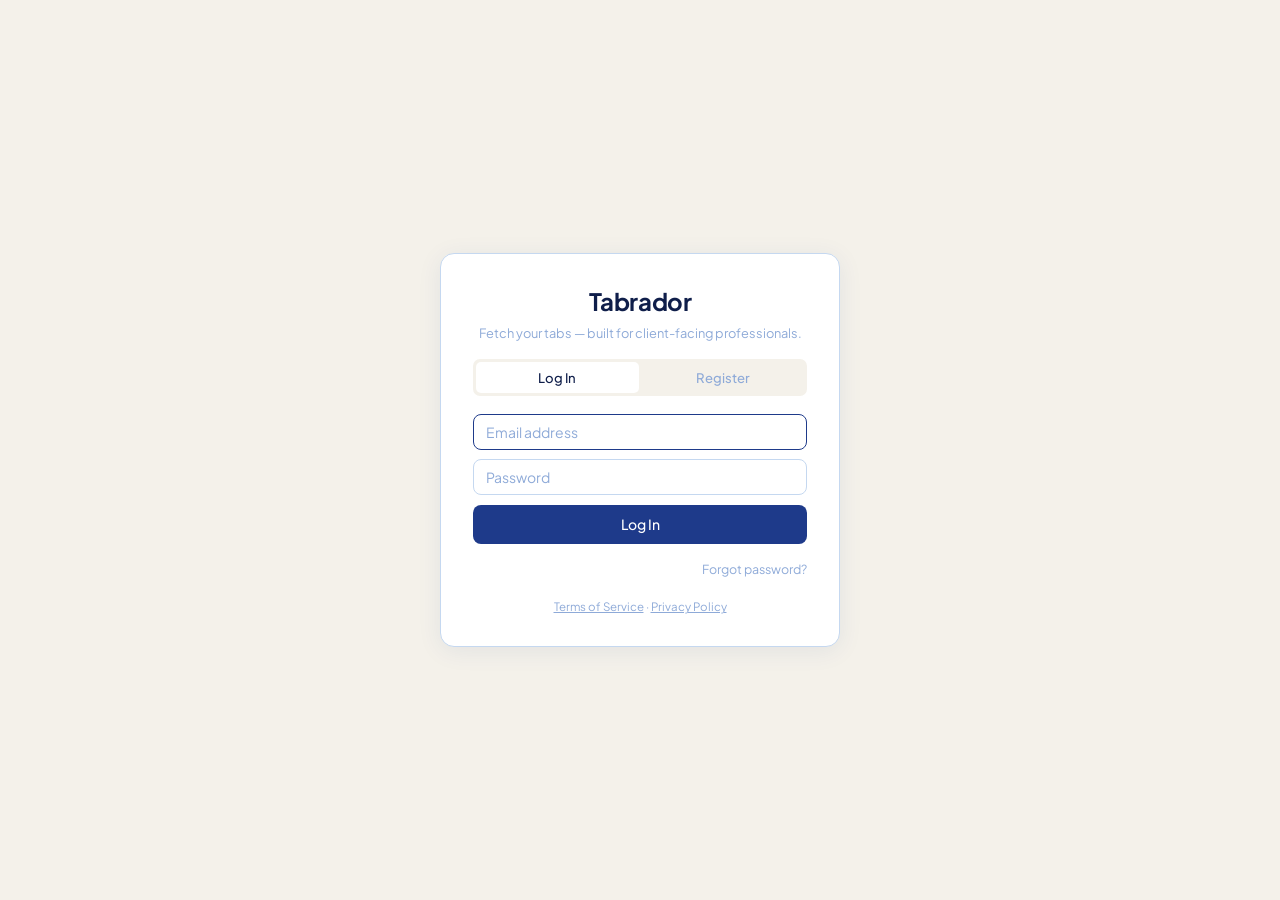
==== commit 6b1341a4: "fix: restore index.html with correct UTF-8 icon characters index.html suffered the same CP1252 doubl" ====
--- a/index.html
+++ b/index.html
@@ -1,15 +1,15 @@
-﻿<!DOCTYPE html>
+<!DOCTYPE html>
 <html lang="en" style="background:#1E3A8A">
 <head>
   <meta charset="UTF-8">
   <meta name="viewport" content="width=device-width, initial-scale=1.0">
   <!-- BRANDING: app renamed from "Project Context Manager" to "Tabrador" -->
-  <title>Tabrador â€” Fetch your tabs</title>
+  <title>Tabrador — Fetch your tabs</title>
   <link rel="preconnect" href="https://fonts.googleapis.com">
   <link rel="preconnect" href="https://fonts.gstatic.com" crossorigin>
   <link href="https://fonts.googleapis.com/css2?family=Plus+Jakarta+Sans:wght@400;600;700&display=swap" rel="stylesheet">
   <style>
-    /* Prevents white flash before boot-loader paints â€” matches navy brand colour */
+    /* Prevents white flash before boot-loader paints — matches navy brand colour */
     html { background: #1E3A8A; }
 
     *, *::before, *::after { box-sizing: border-box; margin: 0; padding: 0; }
@@ -22,7 +22,7 @@
       overflow: hidden;
     }
 
-    /* â”€â”€ Auth overlay â”€â”€ */
+    /* ── Auth overlay ── */
     .auth-overlay {
       position: fixed; inset: 0; background: #F4F1EA;
       display: flex; align-items: center; justify-content: center;
@@ -56,11 +56,11 @@
     .auth-error.hidden { display: none; }
     .auth-form { display: flex; flex-direction: column; gap: 0.6rem; }
 
-    /* â”€â”€ App layout â”€â”€ */
+    /* ── App layout ── */
     #app { display: flex; height: 100vh; }
     #app.hidden { display: none; }
 
-    /* â”€â”€ Sidebar â”€â”€ */
+    /* ── Sidebar ── */
     .sidebar {
       width: 240px; min-width: 240px; background: #1E3A8A;
       border-right: 1px solid #2D4FA0; display: flex; flex-direction: column;
@@ -112,7 +112,7 @@
     .sidebar-new-list input::placeholder { color: #8EAAD8; }
     .sidebar-form-row { display: flex; gap: 0.35rem; }
 
-    /* Nav list items â€” card-style, inset from sidebar edges */
+    /* Nav list items — card-style, inset from sidebar edges */
     .nav-item {
       display: flex; align-items: center; gap: 0.4rem;
       padding: 0.55rem 0.65rem; cursor: pointer;
@@ -139,7 +139,7 @@
       padding: 1px 5px; border-radius: 3px; flex-shrink: 0;
     }
 
-    /* My Workspaces: flat/cardless resting state â€” no inset, no radius, no border */
+    /* My Workspaces: flat/cardless resting state — no inset, no radius, no border */
     #sidebar-lists .nav-item { margin: 0; border-radius: 0; }
     /* Active item in My Workspaces keeps the lifted card treatment */
     #sidebar-lists .nav-item.nav-item--active { margin: 2px 6px; border-radius: 8px; }
@@ -181,7 +181,7 @@
     }
     .btn-logout:hover { color: #F4F1EA; }
 
-    /* â”€â”€ Main content â”€â”€ */
+    /* ── Main content ── */
     .main-content { flex: 1; min-height: 0; display: flex; flex-direction: column; overflow: hidden; background: #F4F1EA; }
 
     /* Import banner */
@@ -284,7 +284,7 @@
     }
     .detail-add-error.hidden { display: none; }
 
-    /* â”€â”€ Inputs (global) â”€â”€ */
+    /* ── Inputs (global) ── */
     input[type="text"],
     input[type="email"],
     input[type="password"] {
@@ -297,7 +297,7 @@
     input[type="password"]:focus { border-color: #1E3A8A; }
     input::placeholder { color: #8EAAD8; }
 
-    /* â”€â”€ Buttons (global) â”€â”€ */
+    /* ── Buttons (global) ── */
     button {
       cursor: pointer; border: none; border-radius: 8px; font-size: 0.875rem;
       font-weight: 500; padding: 0.5rem 1rem; transition: background 0.15s, color 0.15s;
@@ -373,7 +373,7 @@
     .btn-sm-secondary { background: transparent; color: #8EAAD8; font-size: 0.74rem; padding: 0.28rem 0.5rem; }
     .btn-sm-secondary:hover { color: #C5D8F0; }
 
-    /* â”€â”€ Modal â”€â”€ */
+    /* ── Modal ── */
     .modal-overlay {
       position: fixed; inset: 0; background: rgba(30,58,138,0.25);
       display: flex; align-items: center; justify-content: center; z-index: 200;
@@ -411,7 +411,7 @@
     .url-action-btn.url-move:hover { color: #2D4FA0; background: #EEF4FB; }
     .url-action-btn.url-copy:hover { color: #2D4FA0; background: #EEF4FB; }
 
-    /* â”€â”€ Error toast â”€â”€ */
+    /* ── Error toast ── */
     .error-toast {
       position: fixed; bottom: 1.5rem; left: 50%; transform: translateX(-50%);
       background: #dc2626; color: white; padding: 0.6rem 1.25rem;
@@ -425,7 +425,7 @@
 
     .hidden { display: none !important; }
 
-    /* â”€â”€ Forgot / reset password â”€â”€ */
+    /* ── Forgot / reset password ── */
     .auth-forgot-row {
       text-align: right; margin-top: -0.3rem;
     }
@@ -455,7 +455,7 @@
     }
     .forgot-token-actions { display: flex; gap: 0.5rem; justify-content: flex-end; }
 
-    /* â”€â”€ URL table columns â”€â”€ */
+    /* ── URL table columns ── */
     .detail-url-table-header {
       display: grid;
       grid-template-columns: 1fr 155px 115px 120px;
@@ -518,7 +518,7 @@
     .url-notes-input:focus  { border-color: #1E3A8A; background: #F4F1EA; }
     .url-notes-input::placeholder { color: #C5D8F0; font-style: italic; }
 
-    /* â”€â”€ Onboarding â”€â”€ */
+    /* ── Onboarding ── */
     /* ONBOARDING: styles for first-signup role question */
     .onboarding-options { display: flex; flex-direction: column; gap: 0.5rem; }
     .onboarding-option {
@@ -529,7 +529,7 @@
     }
     .onboarding-option:hover { border-color: #1E3A8A; background: #EEF4FB; color: #1E3A8A; }
 
-    /* â”€â”€ Template picker â”€â”€ */
+    /* ── Template picker ── */
     /* TEMPLATE: styles for workspace template grid */
     .template-grid { display: grid; grid-template-columns: 1fr 1fr; gap: 0.75rem; }
     .template-card {
@@ -543,7 +543,7 @@
     .template-card strong { font-size: 0.82rem; color: #0F1E4A; display: block; }
     .template-card span:last-child { font-size: 0.71rem; color: #8EAAD8; }
 
-    /* â”€â”€ Sidebar template button â”€â”€ */
+    /* ── Sidebar template button ── */
     /* TEMPLATE: "Start from template" link in new-workspace form */
     .sidebar-template-btn {
       background: transparent; border: none; color: #8EAAD8; font-size: 0.72rem;
@@ -552,7 +552,7 @@
     }
     .sidebar-template-btn:hover { color: #C5D8F0; }
 
-    /* â”€â”€ Large workspace warning â”€â”€ */
+    /* ── Large workspace warning ── */
     .large-workspace-warning {
       display: flex; align-items: center; gap: 0.75rem;
       background: #EEF4FB; border: 1px solid #C5D8F0; border-radius: 8px;
@@ -567,7 +567,7 @@
     }
     .large-workspace-warning-dismiss:hover { color: #1E3A8A; }
 
-    /* â”€â”€ Dashboard â”€â”€ */
+    /* ── Dashboard ── */
     .dashboard {
       flex: 1; min-height: 0; overflow-y: auto; overflow-x: hidden;
       padding: 2rem 2.5rem;
@@ -645,7 +645,7 @@
       padding: 0.5rem 0; margin-bottom: 2rem;
     }
 
-    /* â”€â”€ Trial / billing banner â”€â”€ */
+    /* ── Trial / billing banner ── */
     .trial-banner {
       background: #1E3A8A; color: #F4F1EA;
       padding: 0.7rem 1.5rem;
@@ -664,7 +664,7 @@
     .trial-upgrade-btn:hover:not(:disabled) { background: #C5D8F0; }
     .trial-upgrade-btn:disabled { opacity: 0.7; cursor: default; }
 
-    /* â”€â”€ Limit banner (free-tier at-limit nudge on dashboard) â”€â”€ */
+    /* ── Limit banner (free-tier at-limit nudge on dashboard) ── */
     .limit-banner {
       background: rgba(30,58,138,0.07); border: 1px solid rgba(142,170,216,0.4);
       border-radius: 8px; margin-bottom: 1.5rem;
@@ -685,7 +685,7 @@
     .limit-banner-upgrade-btn:hover:not(:disabled) { background: #0F1E4A; }
     .limit-banner-upgrade-btn:disabled { opacity: 0.7; cursor: default; }
 
-    /* â”€â”€ Empty states â”€â”€ */
+    /* ── Empty states ── */
     .empty-state-block {
       display: flex; flex-direction: column; align-items: center;
       justify-content: center; text-align: center;
@@ -693,7 +693,7 @@
     }
     .empty-state-block.hidden { display: none !important; }
 
-    /* â”€â”€ Onboarding panel (first-time users) â”€â”€ */
+    /* ── Onboarding panel (first-time users) ── */
     .onboarding-panel { max-width: 680px; margin: 0 auto; padding: 2.25rem 0 1.5rem; }
     .onboarding-panel.hidden { display: none !important; }
     .onboarding-header { text-align: center; margin-bottom: 1.85rem; }
@@ -759,13 +759,13 @@
     .dash-tile-num { font-size: 1.85rem; font-weight: 700; color: #1E3A8A; line-height: 1; }
     .dash-tile-label { font-size: 0.71rem; color: #8EAAD8; margin-top: 0.4rem; }
 
-    /* sidebar home button â€” full-width flat, overrides card margins from .nav-item */
+    /* sidebar home button — full-width flat, overrides card margins from .nav-item */
     .sidebar-home-btn {
       flex-shrink: 0; border-bottom: 1px solid #2D4FA0;
       margin: 0; border-radius: 0; padding: 0.5rem 0.85rem;
     }
 
-    /* â”€â”€ Invite / share panel â”€â”€ */
+    /* ── Invite / share panel ── */
     .invite-panel {
       background: #F4F1EA; border: 1px solid #C5D8F0; border-radius: 8px;
       padding: 0.75rem 0.85rem; margin-bottom: 0.75rem; flex-shrink: 0;
@@ -786,7 +786,7 @@
     }
     .invite-badge--pending { background: #FEF3C7; color: #92400E; }
     .invite-badge--claimed { background: #D1FAE5; color: #065F46; }
-    /* â”€â”€ Shared Out view â”€â”€ */
+    /* ── Shared Out view ── */
     .shared-out-view {
       flex: 1; min-height: 0; overflow-y: auto; overflow-x: hidden; padding: 2rem 2.5rem;
     }
@@ -835,7 +835,7 @@
       min-width: 88px;
     }
 
-    /* â”€â”€ Workspace grid (My Workspaces / Shared With Me views) â”€â”€ */
+    /* ── Workspace grid (My Workspaces / Shared With Me views) ── */
     .workspace-grid-view {
       flex: 1; min-height: 0; overflow-y: auto; overflow-x: hidden; padding: 2rem 2.5rem;
     }
@@ -864,7 +864,7 @@
     .invite-perm-select { min-width: 88px; }
     .share-perm-select  { min-width: 88px; }
 
-    /* â”€â”€ Skeleton loaders â”€â”€ */
+    /* ── Skeleton loaders ── */
     @keyframes shimmer {
       0%   { background-position: -200% 0; }
       100% { background-position: 200% 0; }
@@ -882,7 +882,7 @@
     .nav-item--skeleton { cursor: default; pointer-events: none; }
     .nav-item--skeleton:hover { background: transparent; }
 
-    /* Boot loader â€” fixed overlay shown before session is verified */
+    /* Boot loader — fixed overlay shown before session is verified */
     .boot-loader {
       position: fixed; inset: 0; background: #F4F1EA;
       display: flex; flex-direction: column; align-items: center;
@@ -904,7 +904,7 @@
       animation: _spin 0.75s linear infinite;
     }
 
-    /* â”€â”€ Account Settings view â”€â”€ */
+    /* ── Account Settings view ── */
     .account-settings-view {
       flex: 1; min-height: 0; overflow-y: auto; overflow-x: hidden; padding: 2rem 2.5rem;
     }
@@ -963,7 +963,7 @@
 </head>
 <body>
 
-<!-- â”€â”€ Auth overlay â”€â”€ -->
+<!-- ── Auth overlay ── -->
 <!-- Boot loader: shown immediately on page load, hidden after session check -->
 <div id="boot-loader" class="boot-loader">
   <div class="boot-loader-logo">
@@ -977,7 +977,7 @@
   <div class="auth-card">
     <!-- BRANDING: app name + tagline -->
     <h1>Tabrador</h1>
-    <p class="auth-subtitle">Fetch your tabs â€” built for client-facing professionals.</p>
+    <p class="auth-subtitle">Fetch your tabs — built for client-facing professionals.</p>
     <div id="auth-tabs" class="auth-tabs">
       <button id="tab-login"    class="auth-tab active">Log In</button>
       <button id="tab-register" class="auth-tab">Register</button>
@@ -997,21 +997,21 @@
         <button id="forgot-submit" class="btn-primary" style="padding:0.65rem;">Send Reset Link</button>
       </div>
       <div id="forgot-success" class="forgot-token-box hidden">
-        <p>Check your inbox â€” if that email is registered, a reset link is on its way. The link expires in 1 hour.</p>
-      </div>
-      <p class="auth-back-row"><button class="auth-back-link" id="forgot-back-link">â† Back to login</button></p>
+        <p>Check your inbox — if that email is registered, a reset link is on its way. The link expires in 1 hour.</p>
+      </div>
+      <p class="auth-back-row"><button class="auth-back-link" id="forgot-back-link">← Back to login</button></p>
     </div>
 
     <!-- Reset password flow -->
     <div id="reset-section" class="forgot-section hidden">
       <div class="auth-form">
-        <!-- Token is read silently from the URL query string â€” never shown to the user -->
+        <!-- Token is read silently from the URL query string — never shown to the user -->
         <input type="hidden" id="reset-token" />
         <input type="password" id="reset-password"         placeholder="New password"      autocomplete="new-password" />
         <input type="password" id="reset-password-confirm" placeholder="Confirm new password" autocomplete="new-password" />
         <button id="reset-submit" class="btn-primary" style="padding:0.65rem;">Set New Password</button>
       </div>
-      <p class="auth-back-row"><button class="auth-back-link" id="reset-back-link">â† Back to login</button></p>
+      <p class="auth-back-row"><button class="auth-back-link" id="reset-back-link">← Back to login</button></p>
     </div>
 
     <p style="text-align:center;font-size:0.72rem;color:#8EAAD8;margin-top:0.25rem;">
@@ -1022,7 +1022,7 @@
   </div>
 </div>
 
-<!-- ONBOARDING: first-signup role question â€” shown once after account creation -->
+<!-- ONBOARDING: first-signup role question — shown once after account creation -->
 <div id="onboarding-overlay" class="auth-overlay hidden">
   <div class="auth-card" style="max-width:440px;">
     <h1>Welcome to Tabrador</h1>
@@ -1041,7 +1041,7 @@
   </div>
 </div>
 
-<!-- â”€â”€ Main app â”€â”€ -->
+<!-- ── Main app ── -->
 <div id="app" class="hidden">
 
   <!-- Sidebar -->
@@ -1052,9 +1052,9 @@
       <div class="brand-sub">FETCH YOUR TABS</div>
     </div>
 
-    <!-- Dashboard home link â€” always visible, above the scroll area -->
+    <!-- Dashboard home link — always visible, above the scroll area -->
     <div id="sidebar-home" class="nav-item sidebar-home-btn">
-      <span class="nav-item-name">âŒ‚ Dashboard</span>
+      <span class="nav-item-name">⌂ Dashboard</span>
     </div>
 
     <div class="sidebar-scroll">
@@ -1067,13 +1067,13 @@
         </div>
         <div id="new-list-form" class="sidebar-new-list hidden">
           <!-- TERMINOLOGY: "Client or project name" was "List name" -->
-          <input type="text" id="new-list-name" placeholder="Client or project nameâ€¦" />
+          <input type="text" id="new-list-name" placeholder="Client or project name…" />
           <div class="sidebar-form-row">
             <button id="create-list-btn"     class="btn-sm-primary">Create</button>
             <button id="cancel-new-list-btn" class="btn-sm-secondary">Cancel</button>
           </div>
           <!-- TEMPLATE: link to open template picker -->
-          <button id="template-btn" class="sidebar-template-btn">âŠž Start from template</button>
+          <button id="template-btn" class="sidebar-template-btn">⊞ Start from template</button>
         </div>
         <div id="sidebar-lists"></div>
       </div>
@@ -1087,9 +1087,9 @@
         <div id="sidebar-team-workspaces"></div>
       </div>
 
-      <!-- SHARING: Shared Out link â€” navigates to the Shared Out management view -->
+      <!-- SHARING: Shared Out link — navigates to the Shared Out management view -->
       <div id="sidebar-shared-out" class="nav-item">
-        <span class="nav-item-name">â†— Shared by me</span>
+        <span class="nav-item-name">↗ Shared by me</span>
       </div>
 
       <div class="nav-section">
@@ -1110,9 +1110,9 @@
 
     <div class="sidebar-footer">
       <!-- TERMINOLOGY: "Capture Current Session" was "Snapshot Tabs" -->
-      <button id="snapshot-btn" class="sidebar-footer-btn snapshot">âŠž Capture Session</button>
-      <button id="sidebar-account-settings" class="sidebar-footer-btn">âš™ Account Settings</button>
-      <button id="sidebar-upgrade-btn" class="sidebar-footer-btn sidebar-upgrade hidden">âœ¦ Upgrade to Pro</button>
+      <button id="snapshot-btn" class="sidebar-footer-btn snapshot">⊞ Capture Session</button>
+      <button id="sidebar-account-settings" class="sidebar-footer-btn">⚙ Account Settings</button>
+      <button id="sidebar-upgrade-btn" class="sidebar-footer-btn sidebar-upgrade hidden">✦ Upgrade to Pro</button>
       <div class="sidebar-user">
         <span id="user-email" class="user-email-label"></span>
         <button id="logout-btn" class="btn-logout">Log out</button>
@@ -1123,7 +1123,7 @@
   <!-- Main content -->
   <main class="main-content">
 
-    <!-- BILLING: trial / upgrade banner â€” shown above all content views -->
+    <!-- BILLING: trial / upgrade banner — shown above all content views -->
     <div id="trial-banner" class="trial-banner hidden">
       <span class="trial-banner-text" id="trial-banner-text"></span>
       <button class="trial-upgrade-btn" id="trial-upgrade-btn">Upgrade to Pro</button>
@@ -1144,7 +1144,7 @@
     <div id="welcome-state" class="welcome-state hidden">
       <div class="welcome-inner">
         <!-- TERMINOLOGY: welcome state updated to workspace framing -->
-        <div class="welcome-icon">ðŸ“‹</div>
+        <div class="welcome-icon">📋</div>
         <h2>Select a workspace from the sidebar</h2>
         <p>Or click + next to My Workspaces to create a new one.</p>
       </div>
@@ -1153,7 +1153,7 @@
     <!-- DASHBOARD: landing page shown after login -->
     <div id="dashboard" class="dashboard">
 
-      <!-- BILLING: free-tier limit nudge â€” shown when non-pro user is at 3-workspace cap -->
+      <!-- BILLING: free-tier limit nudge — shown when non-pro user is at 3-workspace cap -->
       <div id="limit-banner" class="limit-banner hidden">
         <span class="limit-banner-text">You've used all 3 free workspaces. <strong>Upgrade to Tabrador Pro</strong> for unlimited workspaces and email sharing.</span>
         <button class="limit-banner-upgrade-btn" id="limit-upgrade-btn">Upgrade to Pro</button>
@@ -1209,7 +1209,7 @@
             </div>
             <a href="https://chrome.google.com/webstore/detail/tabrador" target="_blank" rel="noopener" class="onboarding-ext-btn">
               <svg width="13" height="13" viewBox="0 0 24 24" fill="none" stroke="currentColor" stroke-width="2" stroke-linecap="round" stroke-linejoin="round"><circle cx="12" cy="12" r="10"/><line x1="2" y1="12" x2="22" y2="12"/><path d="M12 2a15.3 15.3 0 0 1 4 10 15.3 15.3 0 0 1-4 10 15.3 15.3 0 0 1-4-10 15.3 15.3 0 0 1 4-10z"/></svg>
-              Get Extension â†’
+              Get Extension →
             </a>
           </div>
 
@@ -1217,7 +1217,7 @@
           <div class="onboarding-step">
             <div class="onboarding-step-num">2</div>
             <div class="onboarding-step-title">Open your tabs</div>
-            <div class="onboarding-step-desc">Open all the tabs you use for one client, project, or context â€” no need to organize them first.</div>
+            <div class="onboarding-step-desc">Open all the tabs you use for one client, project, or context — no need to organize them first.</div>
             <div class="onboarding-step-visual">
               <!-- Browser tabs illustration -->
               <svg width="108" height="94" viewBox="0 0 108 94" fill="none" xmlns="http://www.w3.org/2000/svg">
@@ -1280,7 +1280,7 @@
         </div>
 
         <div class="onboarding-manual">
-          <button id="dashboard-create-btn" class="onboarding-manual-link">Or create a workspace manually â†’</button>
+          <button id="dashboard-create-btn" class="onboarding-manual-link">Or create a workspace manually →</button>
         </div>
       </div>
 
@@ -1289,23 +1289,23 @@
         <div class="dash-hero">
           <div class="dash-hero-inner">
             <div class="dash-hero-secondary">
-              <div class="dash-hero-stat dash-hero-stat--sm" id="dash-time-saved-month">â€”</div>
+              <div class="dash-hero-stat dash-hero-stat--sm" id="dash-time-saved-month">—</div>
               <div class="dash-hero-label">Time saved this month</div>
             </div>
             <div class="dash-hero-divider"></div>
             <div class="dash-hero-primary">
-              <div class="dash-hero-stat" id="dash-time-saved">â€”</div>
+              <div class="dash-hero-stat" id="dash-time-saved">—</div>
               <div class="dash-hero-label">
                 Total time saved
                 <span class="dash-info-wrap">
-                  <span class="dash-info-icon">â“˜</span>
+                  <span class="dash-info-icon">ⓘ</span>
                   <span class="dash-info-tooltip">Estimated at 40 seconds saved per tab opened vs. opening each manually.</span>
                 </span>
               </div>
             </div>
             <div class="dash-hero-divider"></div>
             <div class="dash-hero-secondary">
-              <div class="dash-hero-stat dash-hero-stat--sm" id="dash-time-saved-all">â€”</div>
+              <div class="dash-hero-stat dash-hero-stat--sm" id="dash-time-saved-all">—</div>
               <div class="dash-hero-label">Saved by all Tabrador users</div>
             </div>
           </div>
@@ -1318,15 +1318,15 @@
 
         <div class="dash-metrics">
           <button class="dash-tile" id="dash-tile-shared-by">
-            <div class="dash-tile-num" id="dash-num-shared-by">â€”</div>
+            <div class="dash-tile-num" id="dash-num-shared-by">—</div>
             <div class="dash-tile-label">Shared by me</div>
           </button>
           <button class="dash-tile" id="dash-tile-shared-with">
-            <div class="dash-tile-num" id="dash-num-shared-with">â€”</div>
+            <div class="dash-tile-num" id="dash-num-shared-with">—</div>
             <div class="dash-tile-label">Shared with me</div>
           </button>
           <button class="dash-tile" id="dash-tile-total">
-            <div class="dash-tile-num" id="dash-num-total">â€”</div>
+            <div class="dash-tile-num" id="dash-num-total">—</div>
             <div class="dash-tile-label">My workspaces</div>
           </button>
         </div>
@@ -1338,7 +1338,7 @@
     <div id="my-workspaces-view" class="workspace-grid-view hidden">
       <div class="shared-out-header">
         <div class="shared-out-title">My Workspaces</div>
-        <div class="shared-out-sub">All workspaces you own â€” click any to open it</div>
+        <div class="shared-out-sub">All workspaces you own — click any to open it</div>
       </div>
       <div id="my-workspaces-grid" class="workspace-grid"></div>
     </div>
@@ -1364,15 +1364,15 @@
         <div class="settings-section-title">Profile</div>
         <div class="settings-row">
           <span class="settings-label">Email</span>
-          <span class="settings-value" id="settings-email">â€”</span>
+          <span class="settings-value" id="settings-email">—</span>
         </div>
         <div class="settings-row">
           <span class="settings-label">Work role</span>
-          <span class="settings-value" id="settings-work-type">â€”</span>
+          <span class="settings-value" id="settings-work-type">—</span>
         </div>
         <div class="settings-row">
           <span class="settings-label">Member since</span>
-          <span class="settings-value" id="settings-created-at">â€”</span>
+          <span class="settings-value" id="settings-created-at">—</span>
         </div>
       </div>
 
@@ -1414,7 +1414,7 @@
     <div id="shared-out-view" class="shared-out-view hidden">
       <div class="shared-out-header">
         <div class="shared-out-title">Shared by me</div>
-        <div class="shared-out-sub">Workspaces you've shared with others â€” manage access below</div>
+        <div class="shared-out-sub">Workspaces you've shared with others — manage access below</div>
       </div>
       <div id="shared-out-list" class="shared-out-list"></div>
     </div>
@@ -1433,12 +1433,12 @@
         </div>
         <div class="detail-action-bar">
           <!-- TERMINOLOGY: "Start Working" was "Open All", "Wrap Up" was "Close All", "Delete Workspace" was "Delete List" -->
-          <button id="open-all-btn"  class="btn-open">Start Working â†—</button>
+          <button id="open-all-btn"  class="btn-open">Start Working ↗</button>
           <button id="close-all-btn" class="btn-close hidden">Wrap Up</button>
-          <button id="star-btn"      class="btn-star">â˜† Star</button>
+          <button id="star-btn"      class="btn-star">☆ Star</button>
           <button id="invite-btn"    class="btn-share">Invite</button>
           <div class="detail-overflow-wrap">
-            <button id="detail-overflow-btn" class="btn-danger-outline" title="More options">â€¢â€¢â€¢</button>
+            <button id="detail-overflow-btn" class="btn-danger-outline" title="More options">•••</button>
             <div id="detail-overflow-menu" class="detail-overflow-menu hidden">
               <button id="archive-list-btn" class="overflow-menu-item">Archive Workspace</button>
             </div>
@@ -1449,20 +1449,20 @@
       <!-- SHARING: invite-by-email panel, toggled by Invite button -->
       <div id="invite-panel" class="invite-panel hidden">
         <div class="invite-form-row">
-          <input type="email" id="invite-email" placeholder="Colleague's email addressâ€¦" autocomplete="off" />
+          <input type="email" id="invite-email" placeholder="Colleague's email address…" autocomplete="off" />
           <select id="invite-permission" class="invite-perm-select" title="Access level">
             <option value="edit">Can edit</option>
             <option value="view">View only</option>
           </select>
           <button id="invite-submit-btn" class="btn-primary" style="font-size:0.8rem;padding:0.4rem 0.85rem;white-space:nowrap;">Invite</button>
-          <button id="invite-close-btn" class="btn-danger-outline" style="font-size:0.8rem;padding:0.4rem 0.65rem;" title="Close">âœ•</button>
+          <button id="invite-close-btn" class="btn-danger-outline" style="font-size:0.8rem;padding:0.4rem 0.65rem;" title="Close">✕</button>
         </div>
         <div id="invite-shares-list" class="invite-shares-list"></div>
       </div>
 
       <div id="large-workspace-warning" class="large-workspace-warning hidden">
         <span>Large workspace detected. Tabrador will open tabs in batches to keep Chrome running smoothly.</span>
-        <button id="dismiss-large-warning" class="large-workspace-warning-dismiss" title="Dismiss">Ã—</button>
+        <button id="dismiss-large-warning" class="large-workspace-warning-dismiss" title="Dismiss">×</button>
       </div>
 
       <div id="detail-url-table-header" class="detail-url-table-header hidden">
@@ -1476,7 +1476,7 @@
 
       <div class="detail-add-row">
         <!-- TERMINOLOGY: "Add Resource" was "Add URL" -->
-        <input type="text" id="detail-add-url" placeholder="Paste a resource URL and press Enterâ€¦" />
+        <input type="text" id="detail-add-url" placeholder="Paste a resource URL and press Enter…" />
         <button id="detail-add-btn" class="btn-primary">Add Resource</button>
       </div>
       <p id="detail-add-error" class="detail-add-error hidden"></p>
@@ -1492,14 +1492,14 @@
 <div id="snapshot-modal" class="modal-overlay hidden" role="dialog" aria-modal="true" aria-labelledby="modal-title">
   <div class="modal modal--confirm">
     <h2 id="modal-title">Capture Session</h2>
-    <p style="margin:0.75rem 0 1.5rem;line-height:1.65;color:#4a5568;">Capture Session works by reading your open browser tabs, which isn't possible from a web page alone â€” only the Tabrador Chrome Extension can do this.</p>
+    <p style="margin:0.75rem 0 1.5rem;line-height:1.65;color:#4a5568;">Capture Session works by reading your open browser tabs, which isn't possible from a web page alone — only the Tabrador Chrome Extension can do this.</p>
     <div class="modal-actions">
       <button class="btn-secondary" id="modal-cancel">Close</button>
       <a href="https://chrome.google.com/webstore/detail/tabrador" target="_blank" rel="noopener"
          style="display:inline-flex;align-items:center;gap:0.35rem;background:#1E3A8A;color:#F4F1EA;
                 border-radius:8px;padding:0.5rem 1rem;font-size:0.875rem;font-weight:500;
                 text-decoration:none;transition:background 0.15s;font-family:inherit;">
-        Get the Tabrador Extension â†—
+        Get the Tabrador Extension ↗
       </a>
     </div>
   </div>
@@ -1509,27 +1509,27 @@
 <div id="template-modal" class="modal-overlay hidden" role="dialog" aria-modal="true">
   <div class="modal">
     <h2>Start from a template</h2>
-    <p>Choose a starter workspace â€” rename it and swap the placeholder resources for your real ones.</p>
+    <p>Choose a starter workspace — rename it and swap the placeholder resources for your real ones.</p>
     <div class="template-grid">
       <button class="template-card" data-template="consultant">
-        <span class="template-icon">ðŸ’¼</span>
+        <span class="template-icon">💼</span>
         <strong>Consultant Starter Pack</strong>
-        <span>CRM Â· Project tracker Â· Client email Â· Invoicing</span>
+        <span>CRM · Project tracker · Client email · Invoicing</span>
       </button>
       <button class="template-card" data-template="it">
-        <span class="template-icon">ðŸ–¥</span>
+        <span class="template-icon">🖥</span>
         <strong>IT Tech Daily Briefing</strong>
-        <span>Ticket system Â· Monitoring Â· Documentation wiki</span>
+        <span>Ticket system · Monitoring · Documentation wiki</span>
       </button>
       <button class="template-card" data-template="pm">
-        <span class="template-icon">ðŸ“‹</span>
+        <span class="template-icon">📋</span>
         <strong>Project Manager Toolkit</strong>
-        <span>Board Â· Spreadsheet Â· Team comms Â· Meeting notes</span>
+        <span>Board · Spreadsheet · Team comms · Meeting notes</span>
       </button>
       <button class="template-card" data-template="agency">
-        <span class="template-icon">ðŸŽ¨</span>
+        <span class="template-icon">🎨</span>
         <strong>Agency Client Workspace</strong>
-        <span>Project mgmt Â· Design Â· Client portal Â· Reporting</span>
+        <span>Project mgmt · Design · Client portal · Reporting</span>
       </button>
     </div>
     <div class="modal-actions">
